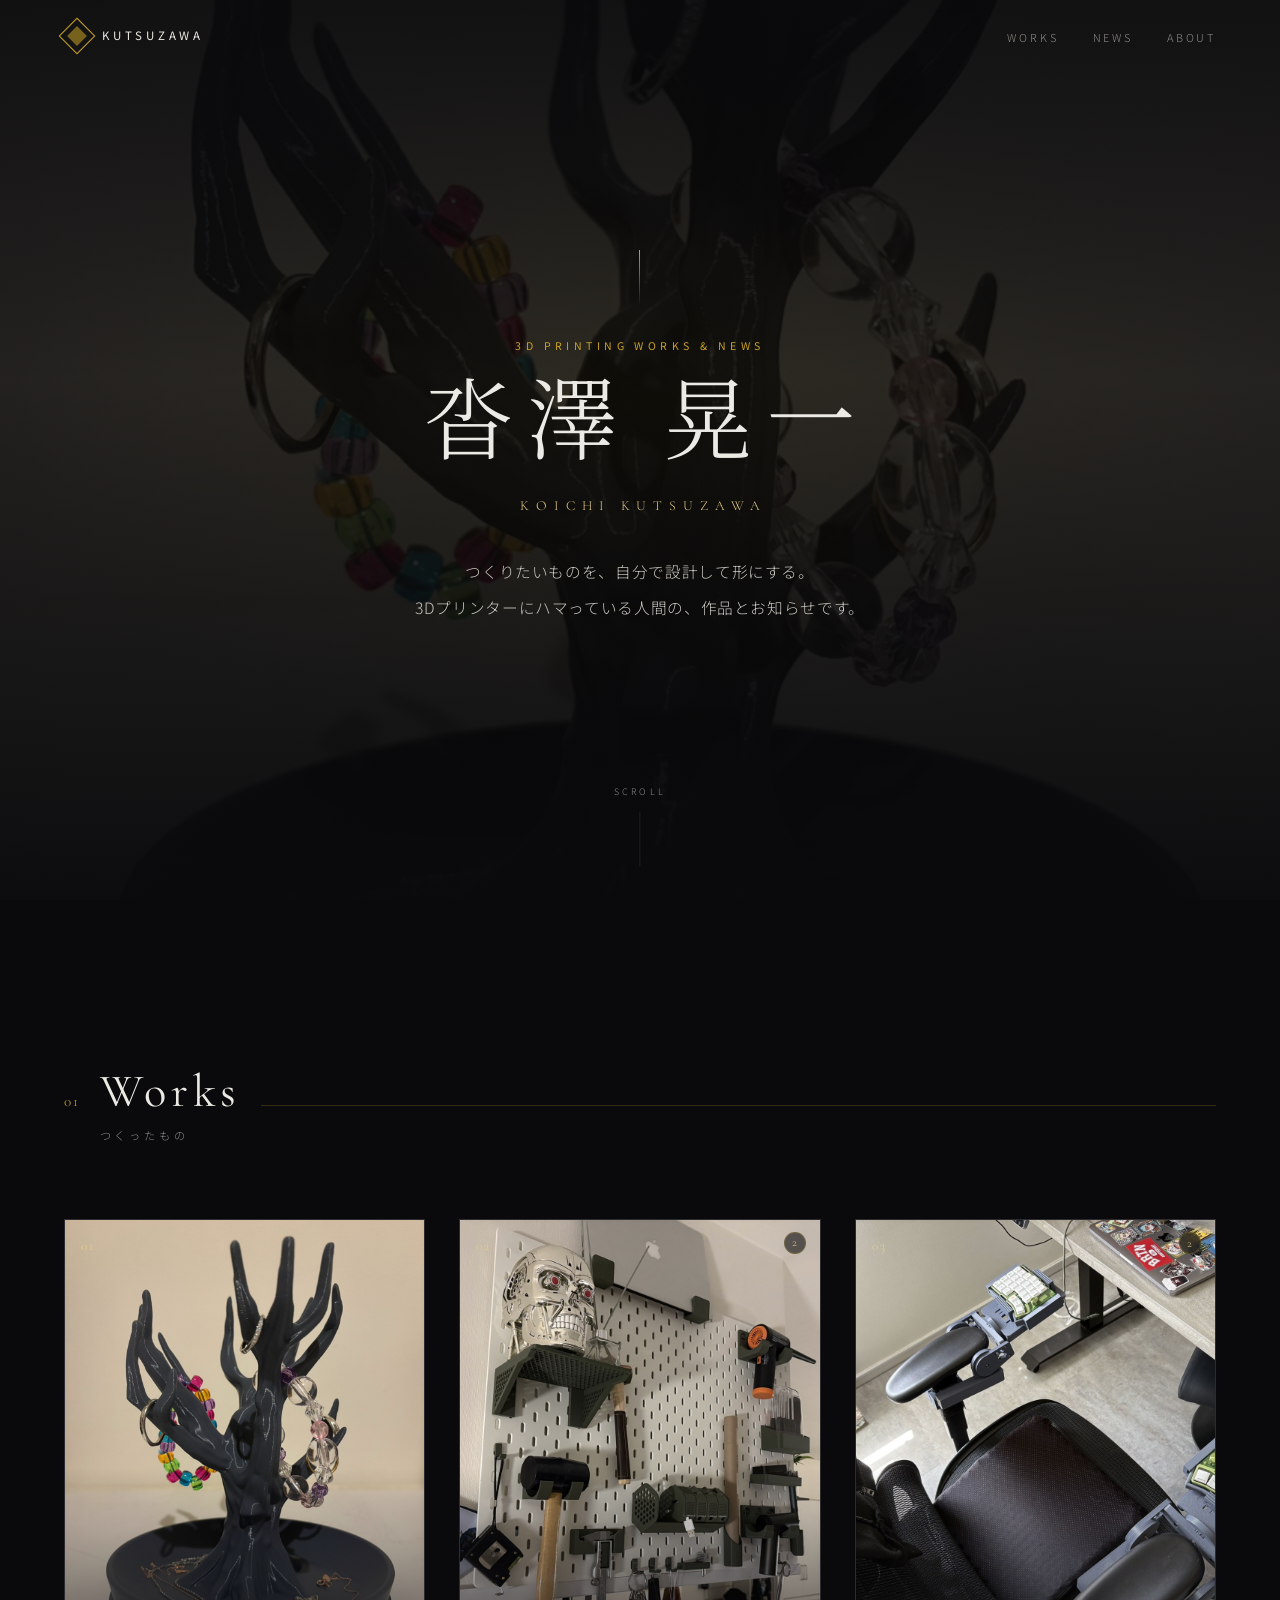
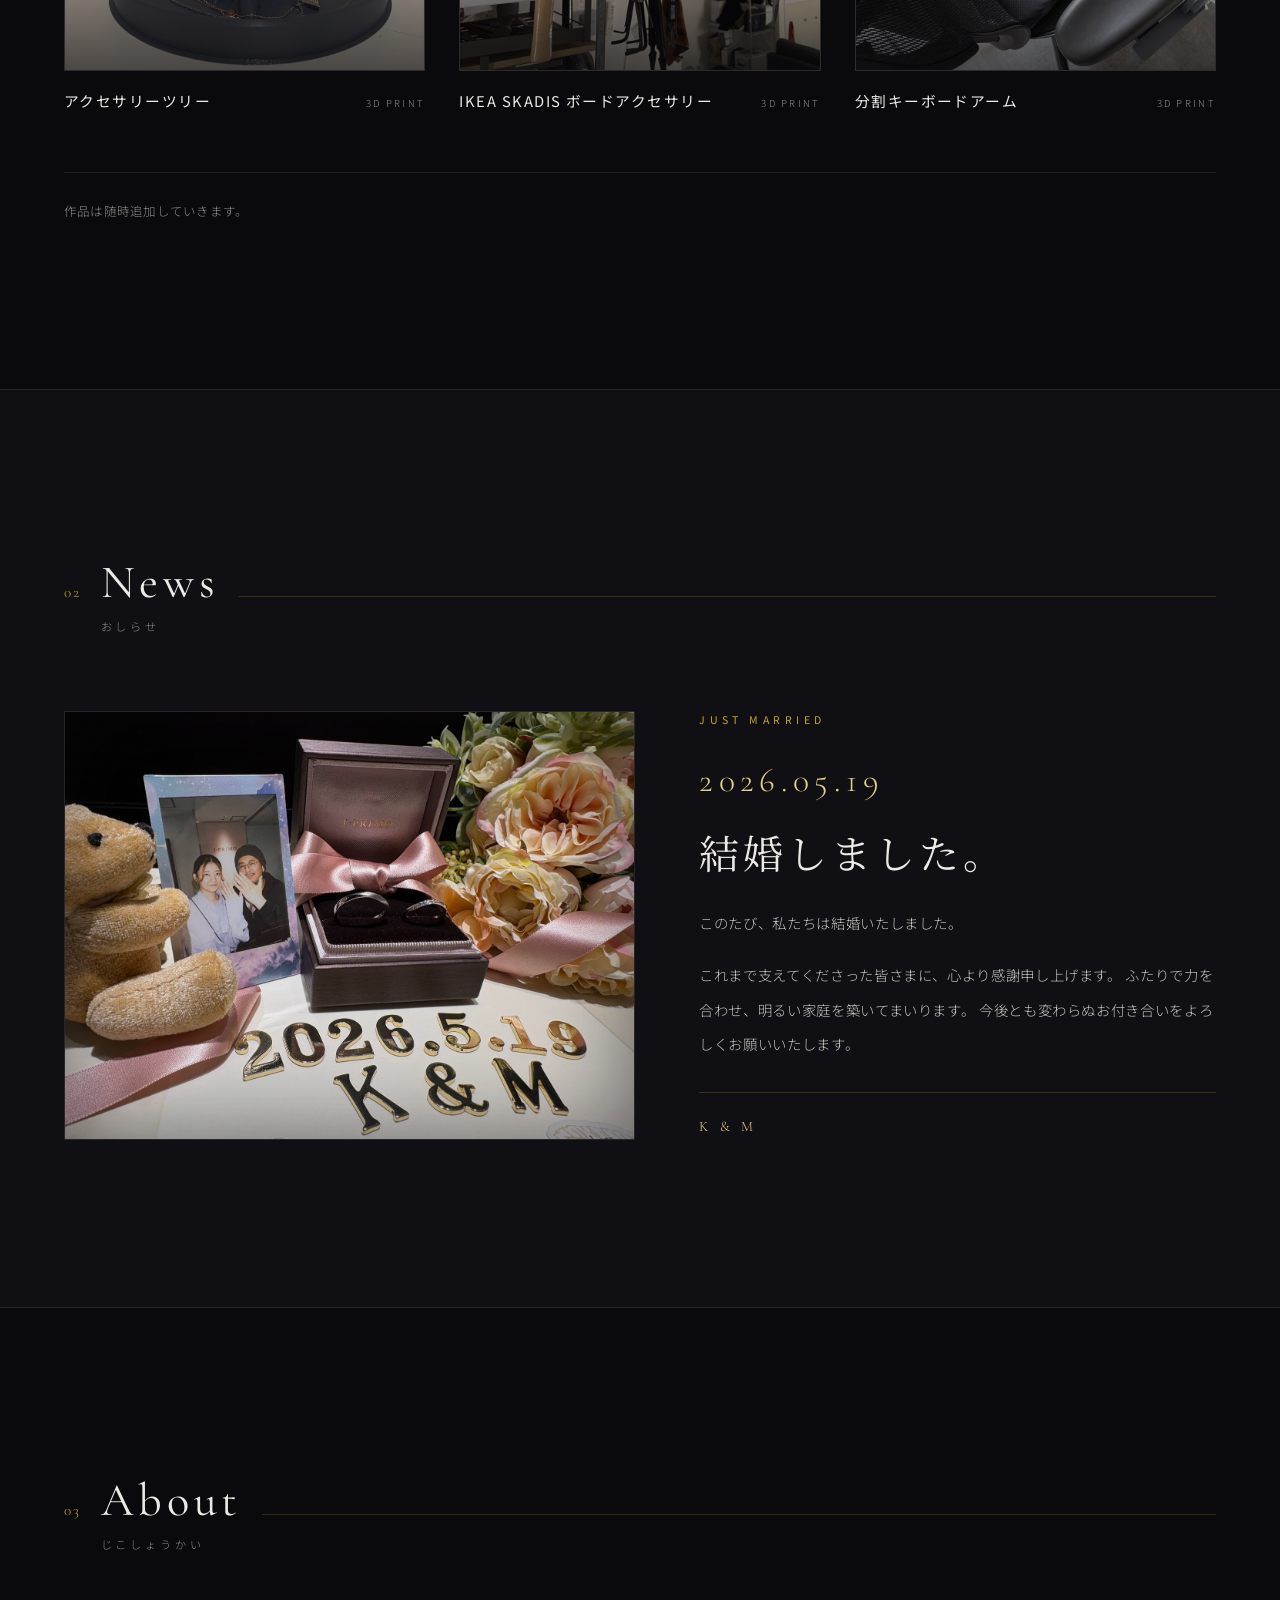
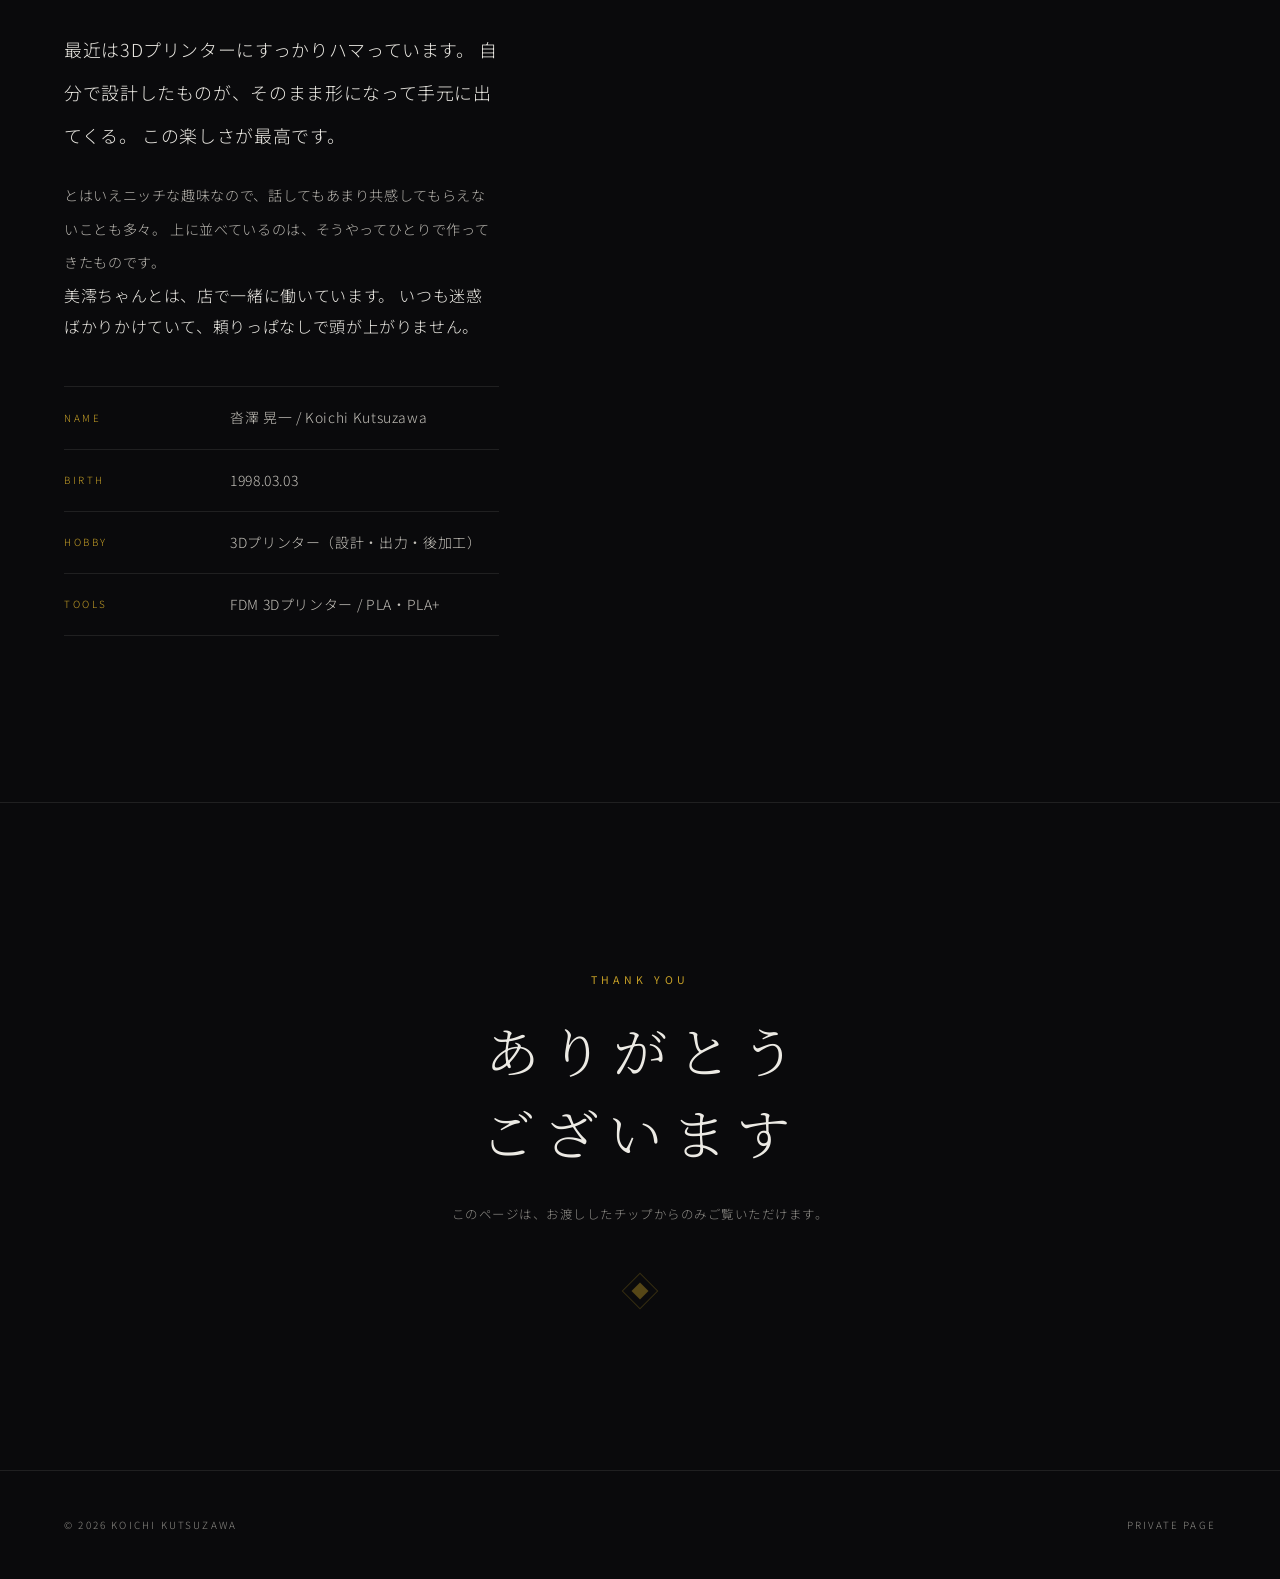
==== DY55SY6J/index.html @ a6e96864 "Add files via upload" ====
<!DOCTYPE html>
<html lang="ja">
<head>
<meta charset="UTF-8">
<meta name="viewport" content="width=device-width, initial-scale=1, viewport-fit=cover">
<title>沓澤 晃一 | Official Site</title>
<meta name="description" content="3Dプリンターでつくるものと、日々のお知らせ。">
<meta name="theme-color" content="#0a0a0c">

<!-- ===== 検索避け =====================================================
     検索エンジンにこのページを載せないための指定です。
     robots.txt でクロール自体を止めてはいけません。Googleはページを
     読みに来て初めて noindex に気づくので、ブロックすると逆に
     「URLだけ」が検索結果に残ることがあります。
     ==================================================================== -->
<meta name="robots" content="noindex, nofollow, noarchive, nosnippet, noimageindex, notranslate">
<meta name="googlebot" content="noindex, nofollow, noimageindex">
<meta name="bingbot" content="noindex, nofollow">
<meta name="referrer" content="no-referrer">

<meta property="og:type" content="website">
<meta property="og:title" content="沓澤 晃一 | Official Site">
<meta property="og:description" content="3Dプリンターでつくるものと、日々のお知らせ。">
<meta property="og:image" content="works/01_アクセサリーツリー.jpg">

<link rel="preconnect" href="https://fonts.googleapis.com">
<link rel="preconnect" href="https://fonts.gstatic.com" crossorigin>
<link href="https://fonts.googleapis.com/css2?family=Cormorant+Garamond:wght@300;400;500&family=Noto+Sans+JP:wght@300;400;500;700&family=Noto+Serif+JP:wght@300;400;600&display=swap" rel="stylesheet">

<link rel="stylesheet" href="style.css">
</head>
<body>
<!-- ============================================================================
     文面はこのファイルだけ直せば変わります。

       index.html   ← 文章・見出し・日付（このファイル）
       style.css    ← 色や余白などの見た目
       script.js    ← 作品リスト（写真のキャプション）と動き

     タグ（< > で囲まれた部分）は消さずに、その内側の文字だけ書き換えてください。
     セクションごと要らなければ <section> から </section> まで丸ごと消せます。
     直したら index.html をブラウザで開いて確認 → python3 publish.py で site/ を更新。
     ============================================================================ -->

<header id="hdr">
  <a class="brand" href="#hero">
    <span class="mark"></span>
    <span class="wm">KUTSUZAWA</span>
  </a>
  <button class="burger" id="burger" aria-label="メニュー"><span></span><span></span><span></span></button>
  <nav id="nav">
    <ul>
      <li><a href="#works">WORKS</a></li>
      <li><a href="#news">NEWS</a></li>
      <li><a href="#about">ABOUT</a></li>
    </ul>
  </nav>
</header>

<!-- ==================== HERO ==================== -->
<section id="hero">
  <div class="bg"></div>
  <div class="veil"></div>
  <div class="inner">
    <div class="hero-line"></div>
    <!-- 小見出し（英字） -->
    <div class="eyebrow">3D Printing Works &amp; News</div>
    <!-- 大きく出る名前 -->
    <h1>沓澤 晃一</h1>
    <div class="romaji">KOICHI KUTSUZAWA</div>
    <!-- キャッチコピー。<br> で改行、行を増やしたければ <span> ごとコピー -->
    <p class="lead">
      <span>つくりたいものを、自分で設計して形にする。</span><br>
      <span>3Dプリンターにハマっている人間の、作品とお知らせです。</span>
    </p>
  </div>
  <div class="cue">
    <span class="t">SCROLL</span>
    <span class="l"></span>
  </div>
</section>

<!-- ==================== WORKS ==================== -->
<section class="sec" id="works">
  <div class="sec-inner">
    <div class="sec-head rise">
      <span class="sec-num">01</span>
      <div class="sec-title">
        <div class="en">Works</div>
        <div class="jp">つくったもの</div>
      </div>
      <span class="rule"></span>
    </div>

    <div class="works-grid" id="works-grid"></div>

    <p class="works-note rise">
      作品は随時追加していきます。
    </p>
  </div>
</section>

<!-- ==================== NEWS ==================== -->
<section class="sec" id="news">
  <div class="sec-inner">
    <div class="sec-head rise">
      <span class="sec-num">02</span>
      <div class="sec-title">
        <div class="en">News</div>
        <div class="jp">おしらせ</div>
      </div>
      <span class="rule"></span>
    </div>

    <div class="news-split">
      <figure class="news-figure rise">
        <img src="news/wedding-rings.jpg" alt="結婚指輪" loading="lazy">
      </figure>
      <div class="news-body rise">
        <!-- ▼ ここから結婚報告の文面 -->
        <div class="eyebrow">Just Married</div>
        <div class="news-date">2026.05.19</div>
        <h3>結婚しました。</h3>

        <!-- 段落を増やすときは <p>〜</p> をまるごとコピーして下に足してください -->
        <p>このたび、私たちは結婚いたしました。</p>
        <p>これまで支えてくださった皆さまに、心より感謝申し上げます。
           ふたりで力を合わせ、明るい家庭を築いてまいります。
           今後とも変わらぬお付き合いをよろしくお願いいたします。</p>

        <div class="sign">K &amp; M</div>
        <!-- ▲ ここまで -->
      </div>
    </div>
  </div>
</section>

<!-- ==================== ABOUT ==================== -->
<section class="sec" id="about">
  <div class="sec-inner">
    <div class="sec-head rise">
      <span class="sec-num">03</span>
      <div class="sec-title">
        <div class="en">About</div>
        <div class="jp">じこしょうかい</div>
      </div>
      <span class="rule"></span>
    </div>

    <div class="about-split">
      <figure class="portrait rise">
        <!-- 顔写真を portrait.jpg として置いてください。無い場合はこの figure ごと消してOK -->
        <img src="portrait.jpg" alt="沓澤 晃一" loading="lazy">
        <figcaption>KOICHI KUTSUZAWA</figcaption>
      </figure>

      <div class="rise">
        <!-- ▼ 大きめに出る導入の一文 -->
        <p class="about-lead">
          最近は3Dプリンターにすっかりハマっています。
          自分で設計したものが、そのまま形になって手元に出てくる。
          この楽しさが最高です。
        </p>
        <!-- ▼ 続きの本文 -->
        <p>
          とはいえニッチな趣味なので、話してもあまり共感してもらえないことも多々。
          上に並べているのは、そうやってひとりで作ってきたものです。
        </p>
        <p>
          美澪ちゃんとは、店で一緒に働いています。
          いつも迷惑ばかりかけていて、頼りっぱなしで頭が上がりません。
        </p>

        <!-- ▼ 一覧。行を増やすときは <div>〜</div> をコピー、消すときは行ごと削除 -->
        <dl class="spec">
          <div><dt>NAME</dt><dd>沓澤 晃一 / Koichi Kutsuzawa</dd></div>
          <div><dt>BIRTH</dt><dd>1998.03.03</dd></div>
          <div><dt>HOBBY</dt><dd>3Dプリンター（設計・出力・後加工）</dd></div>
          <div><dt>TOOLS</dt><dd>FDM 3Dプリンター / PLA・PLA+</dd></div>
        </dl>
      </div>
    </div>
  </div>
</section>

<!-- ==================== 結び ==================== -->
<section class="sec" id="closing">
  <div class="sec-inner">
    <div class="eyebrow">Thank you</div>
    <div class="big">ありがとう<br>ございます</div>
    <p>このページは、お渡ししたチップからのみご覧いただけます。</p>
    <div class="closing-mark"></div>
  </div>
</section>

<footer>
  <span>&copy; 2026 KOICHI KUTSUZAWA</span>
  <span>PRIVATE PAGE</span>
</footer>

<div class="lb" id="lb">
  <button class="x" aria-label="閉じる">&times;</button>
  <button class="nav prev" aria-label="前へ">&lsaquo;</button>
  <img id="lb-img" alt="">
  <button class="nav next" aria-label="次へ">&rsaquo;</button>
  <div class="cap" id="lb-cap"></div>
</div>

<script src="script.js"></script>
</body>
</html>
---- DY55SY6J/style.css ----
/* ============================================================
   カラーとタイポグラフィ
   ============================================================ */
:root{
  --bg:#0a0a0c;
  --bg-2:#101014;
  --bg-3:#16161b;
  --line:rgba(201,162,39,.22);
  --line-soft:rgba(255,255,255,.09);
  --text:#eceae4;
  --muted:#8f8d88;
  --gold:#c9a227;
  --gold-lt:#e6cf87;

  --serif:"Cormorant Garamond","Noto Serif JP",serif;
  --sans:"Noto Sans JP",-apple-system,BlinkMacSystemFont,"Hiragino Sans",sans-serif;

  --pad:clamp(20px,5vw,80px);
  --nav-h:72px;
}

*{box-sizing:border-box;margin:0;padding:0}
html{scroll-behavior:smooth; -webkit-text-size-adjust:100%}
body{
  background:var(--bg); color:var(--text);
  font-family:var(--sans); font-weight:300;
  line-height:1.95; letter-spacing:.04em;
  overflow-x:hidden;
}
img{display:block; max-width:100%}
a{color:inherit; text-decoration:none}

/* 背景のごく淡いゴールドの滲み */
body::before{
  content:""; position:fixed; inset:0; pointer-events:none; z-index:0;
  background:
    radial-gradient(60vw 60vw at 78% -10%, rgba(201,162,39,.07), transparent 60%),
    radial-gradient(50vw 50vw at 8% 108%, rgba(201,162,39,.05), transparent 60%);
}

/* ============================================================
   共通パーツ
   ============================================================ */
.eyebrow{
  font-size:.66rem; letter-spacing:.42em; text-transform:uppercase;
  color:var(--gold); font-weight:400;
}
.rule{height:1px; background:var(--line); flex:1}

.sec{position:relative; z-index:1; padding:clamp(88px,13vw,168px) var(--pad)}
.sec-inner{max-width:1180px; margin:0 auto}

.sec-head{display:flex; align-items:baseline; gap:20px; margin-bottom:clamp(40px,6vw,72px)}
.sec-num{
  font-family:var(--serif); font-size:.95rem; color:var(--gold);
  letter-spacing:.12em; flex:none;
}
.sec-title{flex:none}
.sec-title .en{
  font-family:var(--serif); font-size:clamp(1.9rem,5vw,2.9rem);
  font-weight:400; letter-spacing:.1em; line-height:1.1;
}
.sec-title .jp{
  font-size:.7rem; letter-spacing:.34em; color:var(--muted); margin-top:8px;
}

/* スクロールで浮かび上がる */
.rise{opacity:0; transform:translateY(28px); transition:opacity .9s ease, transform .9s cubic-bezier(.2,.7,.3,1)}
.rise.in{opacity:1; transform:none}
@media (prefers-reduced-motion:reduce){
  .rise{opacity:1; transform:none; transition:none}
  html{scroll-behavior:auto}
}

/* ============================================================
   ヘッダー
   ============================================================ */
header{
  position:fixed; top:0; left:0; right:0; height:var(--nav-h); z-index:50;
  display:flex; align-items:center; justify-content:space-between;
  padding:0 var(--pad);
  transition:background .4s, border-color .4s, backdrop-filter .4s;
  border-bottom:1px solid transparent;
}
header.stuck{
  background:rgba(10,10,12,.82); backdrop-filter:blur(14px);
  border-bottom-color:var(--line-soft);
}
.brand{display:flex; align-items:center; gap:12px}
.brand .mark{
  width:26px; height:26px; flex:none; position:relative;
  border:1px solid var(--gold); transform:rotate(45deg);
}
.brand .mark::after{
  content:""; position:absolute; inset:5px; background:var(--gold); opacity:.55;
}
.brand .wm{font-size:.72rem; letter-spacing:.34em; font-weight:400}

nav ul{list-style:none; display:flex; gap:34px}
nav a{
  font-size:.68rem; letter-spacing:.26em; color:var(--muted);
  transition:color .3s; position:relative; padding:6px 0;
}
nav a::after{
  content:""; position:absolute; left:0; bottom:0; height:1px; width:0;
  background:var(--gold); transition:width .35s ease;
}
nav a:hover{color:var(--text)} nav a:hover::after{width:100%}

.burger{display:none; width:30px; height:20px; position:relative; background:none; border:0; cursor:pointer}
.burger span{
  position:absolute; left:0; width:100%; height:1px; background:var(--text);
  transition:transform .35s, opacity .25s;
}
.burger span:nth-child(1){top:2px} .burger span:nth-child(2){top:9px} .burger span:nth-child(3){top:16px}
.burger.on span:nth-child(1){transform:translateY(7px) rotate(45deg)}
.burger.on span:nth-child(2){opacity:0}
.burger.on span:nth-child(3){transform:translateY(-7px) rotate(-45deg)}

@media (max-width:820px){
  nav{
    position:fixed; inset:var(--nav-h) 0 auto; background:rgba(10,10,12,.97);
    backdrop-filter:blur(18px); border-bottom:1px solid var(--line-soft);
    max-height:0; overflow:hidden; transition:max-height .45s ease;
  }
  nav.open{max-height:340px}
  nav ul{flex-direction:column; gap:0; padding:8px var(--pad) 28px}
  nav li{border-bottom:1px solid var(--line-soft)}
  nav a{display:block; padding:18px 0; font-size:.74rem}
  .burger{display:block}
}

/* ============================================================
   ヒーロー
   ============================================================ */
#hero{
  position:relative; min-height:100svh; display:flex;
  align-items:center; justify-content:center; text-align:center;
  padding:var(--nav-h) var(--pad) 96px; overflow:hidden;
}
#hero .bg{
  position:absolute; inset:0; z-index:0;
  background:url("works/01_アクセサリーツリー.jpg") center/cover no-repeat;
  filter:grayscale(.35) brightness(.34) contrast(1.05);
  transform:scale(1.06);
  animation:drift 26s ease-in-out infinite alternate;
}
@keyframes drift{to{transform:scale(1.13) translate3d(0,-1.5%,0)}}
#hero .veil{
  position:absolute; inset:0; z-index:1;
  background:
    linear-gradient(180deg, rgba(10,10,12,.86) 0%, rgba(10,10,12,.5) 42%, rgba(10,10,12,.97) 100%),
    radial-gradient(70% 55% at 50% 45%, rgba(201,162,39,.1), transparent 70%);
}
#hero .inner{position:relative; z-index:2; max-width:760px}

.hero-line{
  width:1px; height:56px; margin:0 auto 30px;
  background:linear-gradient(var(--gold), transparent);
}
#hero h1{
  font-family:var(--serif); font-weight:300;
  font-size:clamp(2.9rem,10vw,5.6rem); line-height:1.06;
  letter-spacing:.14em; margin:22px 0 0; text-indent:.14em;
}
#hero .romaji{
  font-family:var(--serif); font-size:clamp(.72rem,2vw,.86rem);
  letter-spacing:.5em; color:var(--gold-lt); margin-top:20px; text-indent:.5em;
}
#hero .lead{
  margin-top:34px; color:#c9c6bf; font-size:clamp(.86rem,2.2vw,.98rem);
  line-height:2.3;
}
#hero .lead span{display:inline-block}

.cue{
  position:absolute; left:50%; bottom:34px; z-index:2; transform:translateX(-50%);
  display:flex; flex-direction:column; align-items:center; gap:12px;
}
.cue .t{font-size:.56rem; letter-spacing:.34em; color:var(--muted)}
.cue .l{width:1px; height:54px; background:var(--line-soft); overflow:hidden; position:relative}
.cue .l::after{
  content:""; position:absolute; left:0; top:-54px; width:1px; height:54px;
  background:var(--gold); animation:fall 2.4s cubic-bezier(.6,0,.3,1) infinite;
}
@keyframes fall{0%{top:-54px}60%,100%{top:54px}}

/* ============================================================
   WORKS
   ============================================================ */
#works{background:var(--bg)}
.works-grid{
  display:grid; gap:clamp(18px,3vw,34px);
  grid-template-columns:repeat(auto-fill,minmax(288px,1fr));
}
.card{cursor:zoom-in; display:block}
.card .frame{
  position:relative; overflow:hidden; background:var(--bg-3);
  aspect-ratio:4/5; border:1px solid var(--line-soft);
  transition:border-color .45s;
}
.card .frame img{
  width:100%; height:100%; object-fit:cover;
  transition:transform 1.1s cubic-bezier(.2,.7,.3,1), filter .6s;
  filter:saturate(.92);
}
.card:hover .frame{border-color:var(--gold)}
.card:hover .frame img{transform:scale(1.06); filter:saturate(1.05)}
.card .frame::after{
  content:""; position:absolute; inset:0; pointer-events:none;
  background:linear-gradient(180deg,transparent 55%,rgba(10,10,12,.7));
}
.card .no{
  position:absolute; z-index:2; left:16px; top:14px;
  font-family:var(--serif); font-size:.82rem; letter-spacing:.16em; color:var(--gold-lt);
}
/* 同じ作品に写真が複数あるときの枚数バッジ */
.card .count{
  position:absolute; z-index:2; right:14px; top:12px;
  min-width:22px; height:22px; padding:0 6px;
  display:flex; align-items:center; justify-content:center;
  border:1px solid var(--line); border-radius:11px;
  background:rgba(10,10,12,.6); backdrop-filter:blur(4px);
  font-family:var(--serif); font-size:.72rem; color:var(--gold-lt);
}
.card .meta{display:flex; align-items:baseline; gap:14px; margin-top:16px}
.card .ttl{font-size:.92rem; letter-spacing:.1em; font-weight:400}
.card .cat{font-size:.6rem; letter-spacing:.24em; color:var(--muted); margin-left:auto; flex:none}

.works-note{
  margin-top:clamp(34px,5vw,56px); padding-top:26px;
  border-top:1px solid var(--line-soft);
  font-size:.78rem; color:var(--muted); letter-spacing:.1em;
}

/* ============================================================
   NEWS（結婚報告）
   ============================================================ */
#news{background:var(--bg-2); border-block:1px solid var(--line-soft)}
.news-split{display:grid; grid-template-columns:1.05fr .95fr; gap:clamp(28px,5vw,72px); align-items:center}
@media (max-width:880px){.news-split{grid-template-columns:1fr}}

.news-figure{position:relative; overflow:hidden; border:1px solid var(--line-soft)}
.news-figure img{width:100%; aspect-ratio:4/3; object-fit:cover; filter:saturate(.96) brightness(.96)}
.news-figure::after{
  content:""; position:absolute; inset:0; pointer-events:none;
  box-shadow:inset 0 0 90px rgba(10,10,12,.55);
}
.news-date{
  font-family:var(--serif); font-size:clamp(1.5rem,4vw,2.1rem);
  letter-spacing:.16em; color:var(--gold-lt); margin:18px 0 14px;
}
.news-body h3{
  font-family:var(--serif); font-weight:400;
  font-size:clamp(1.6rem,4.4vw,2.5rem); letter-spacing:.1em; line-height:1.4;
  margin-bottom:22px;
}
.news-body p{font-size:.9rem; line-height:2.4; color:#c4c1ba}
.news-body p + p{margin-top:18px}
.sign{
  margin-top:30px; padding-top:20px; border-top:1px solid var(--line);
  font-family:var(--serif); letter-spacing:.3em; color:var(--gold-lt); font-size:.9rem;
}

/* ============================================================
   ABOUT
   ============================================================ */
.about-split{display:grid; grid-template-columns:.8fr 1.2fr; gap:clamp(28px,5vw,72px)}
@media (max-width:880px){.about-split{grid-template-columns:1fr}}
.about-lead{font-size:clamp(.95rem,2.4vw,1.12rem); line-height:2.4; font-weight:300}
.about-lead + p{margin-top:22px; font-size:.88rem; color:#b6b3ad; line-height:2.4}

.spec{margin-top:44px; border-top:1px solid var(--line-soft)}
.spec div{
  display:grid; grid-template-columns:150px 1fr; gap:16px;
  padding:17px 0; border-bottom:1px solid var(--line-soft);
}
@media (max-width:560px){.spec div{grid-template-columns:1fr; gap:4px; padding:15px 0}}
.spec dt{font-size:.62rem; letter-spacing:.26em; color:var(--gold); padding-top:.35em}
.spec dd{font-size:.87rem; color:#c4c1ba}

.portrait{position:relative}
.portrait img{width:100%; aspect-ratio:3/4; object-fit:cover; border:1px solid var(--line-soft); background:var(--bg-3)}
.portrait figcaption{margin-top:14px; font-size:.62rem; letter-spacing:.24em; color:var(--muted)}

/* ============================================================
   結び
   ============================================================ */
#closing{text-align:center; border-top:1px solid var(--line-soft)}
#closing .big{
  font-family:var(--serif); font-weight:300;
  font-size:clamp(1.9rem,6.4vw,3.4rem); letter-spacing:.18em; line-height:1.5;
  margin:26px 0 22px; text-indent:.18em;
}
#closing p{color:var(--muted); font-size:.78rem; letter-spacing:.12em}
.closing-mark{
  width:26px; height:26px; margin:52px auto 0;
  border:1px solid var(--line); transform:rotate(45deg); position:relative;
}
.closing-mark::after{content:""; position:absolute; inset:6px; background:var(--gold); opacity:.4}

/* ============================================================
   フッター
   ============================================================ */
footer{
  position:relative; z-index:1; padding:44px var(--pad);
  border-top:1px solid var(--line-soft);
  display:flex; justify-content:space-between; align-items:center; gap:20px; flex-wrap:wrap;
  font-size:.62rem; letter-spacing:.22em; color:var(--muted);
}

/* ============================================================
   ライトボックス
   ============================================================ */
.lb{
  position:fixed; inset:0; z-index:100; display:none;
  align-items:center; justify-content:center; padding:24px;
  background:rgba(6,6,8,.96); backdrop-filter:blur(8px);
}
.lb.open{display:flex}
.lb img{max-width:100%; max-height:84vh; border:1px solid var(--line-soft)}
.lb .nav{
  position:absolute; top:50%; transform:translateY(-50%);
  background:none; border:0; color:var(--gold-lt); font-family:var(--serif);
  font-size:2.6rem; padding:16px 24px; cursor:pointer; opacity:.55; transition:opacity .3s;
}
.lb .nav:hover{opacity:1}
.lb .prev{left:0} .lb .next{right:0}
.lb .x{position:absolute; top:20px; right:24px; background:none; border:0; color:var(--muted); font-size:1.5rem; cursor:pointer}
.lb .cap{position:absolute; bottom:26px; left:0; right:0; text-align:center; font-size:.66rem; letter-spacing:.24em; color:var(--muted)}
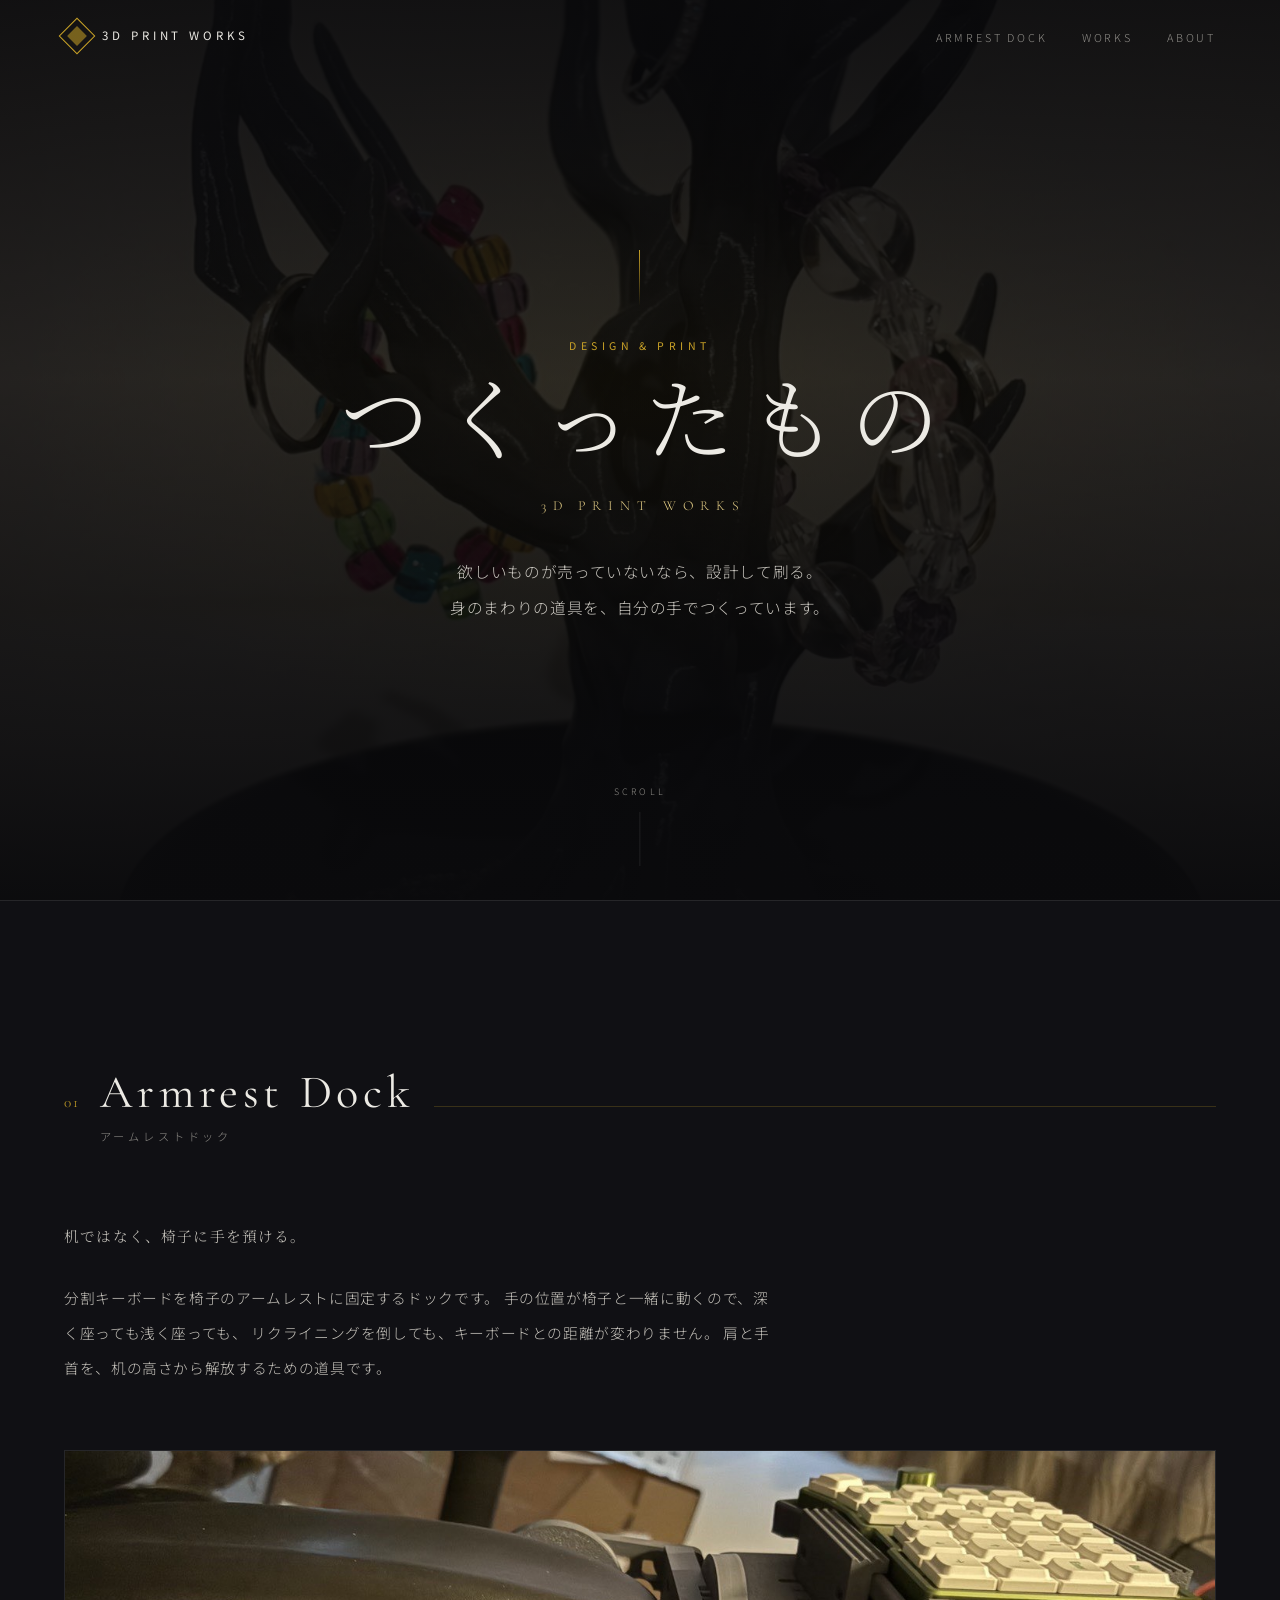
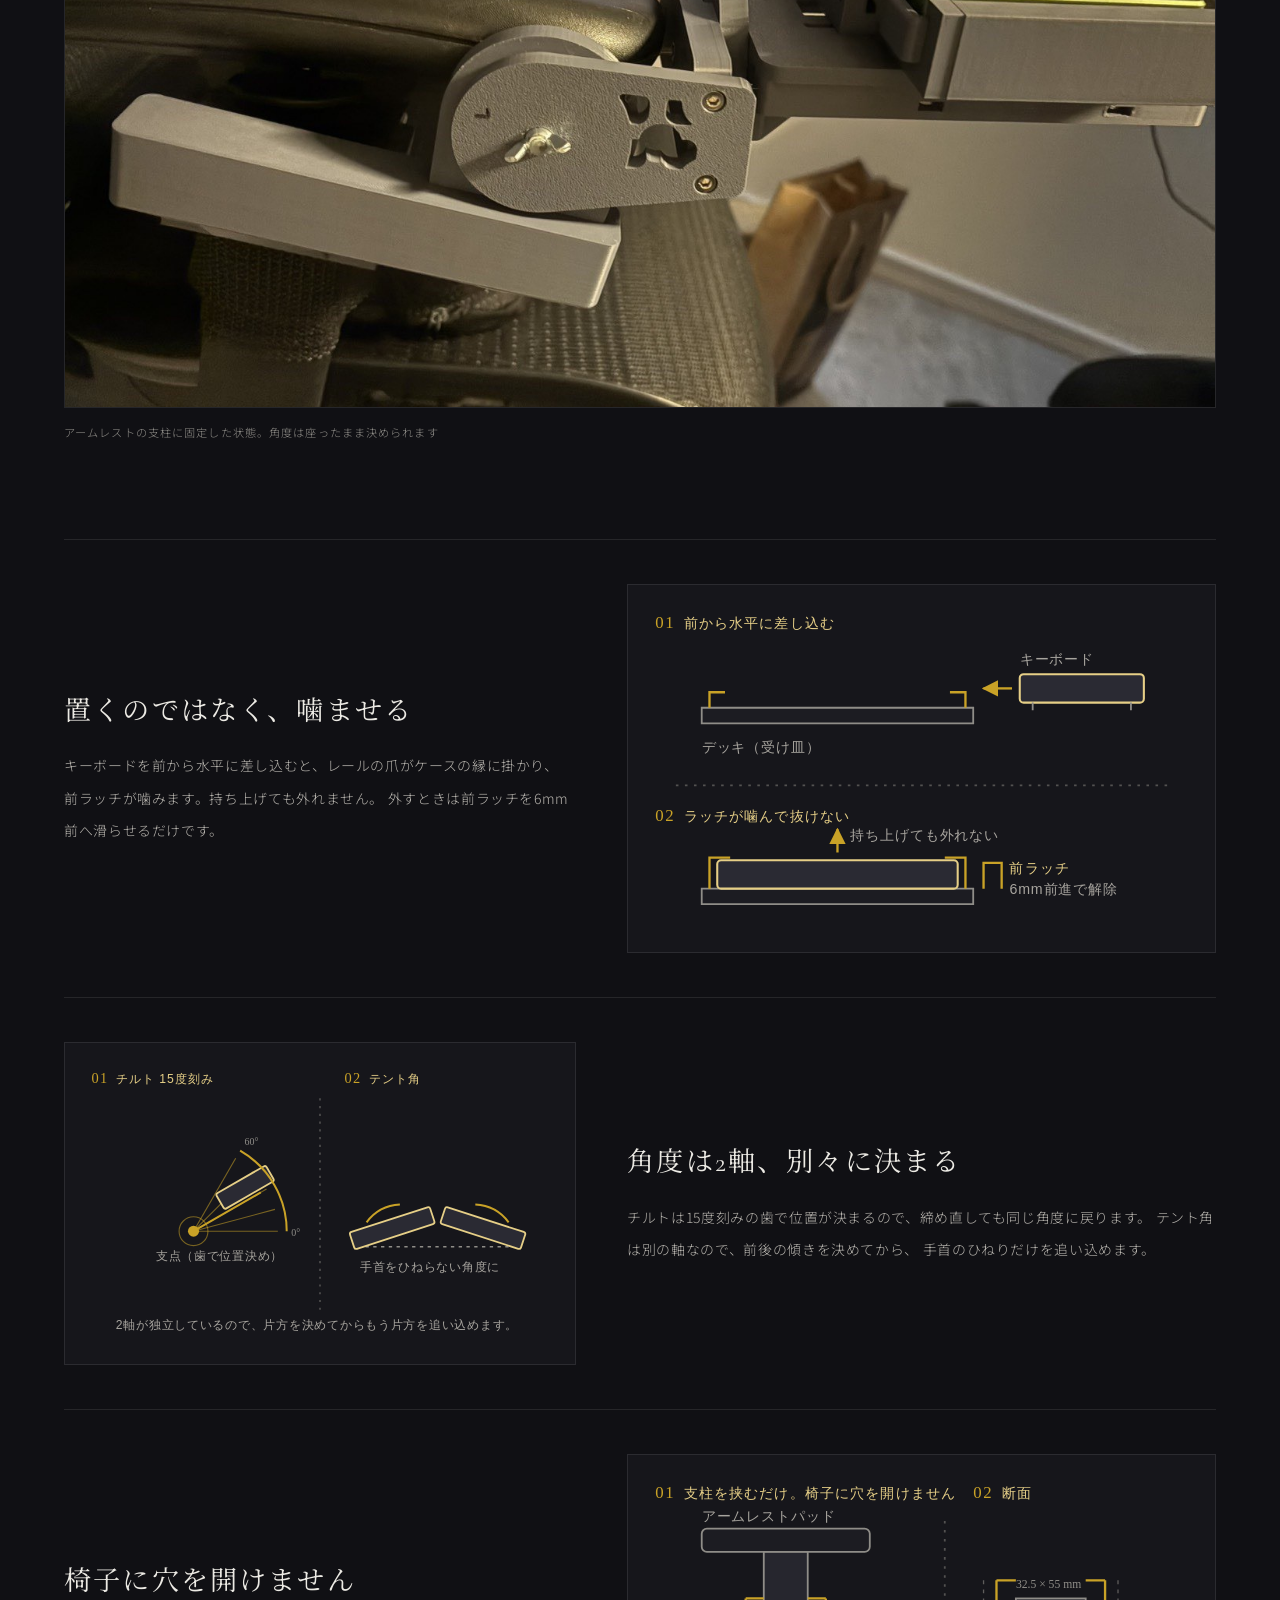
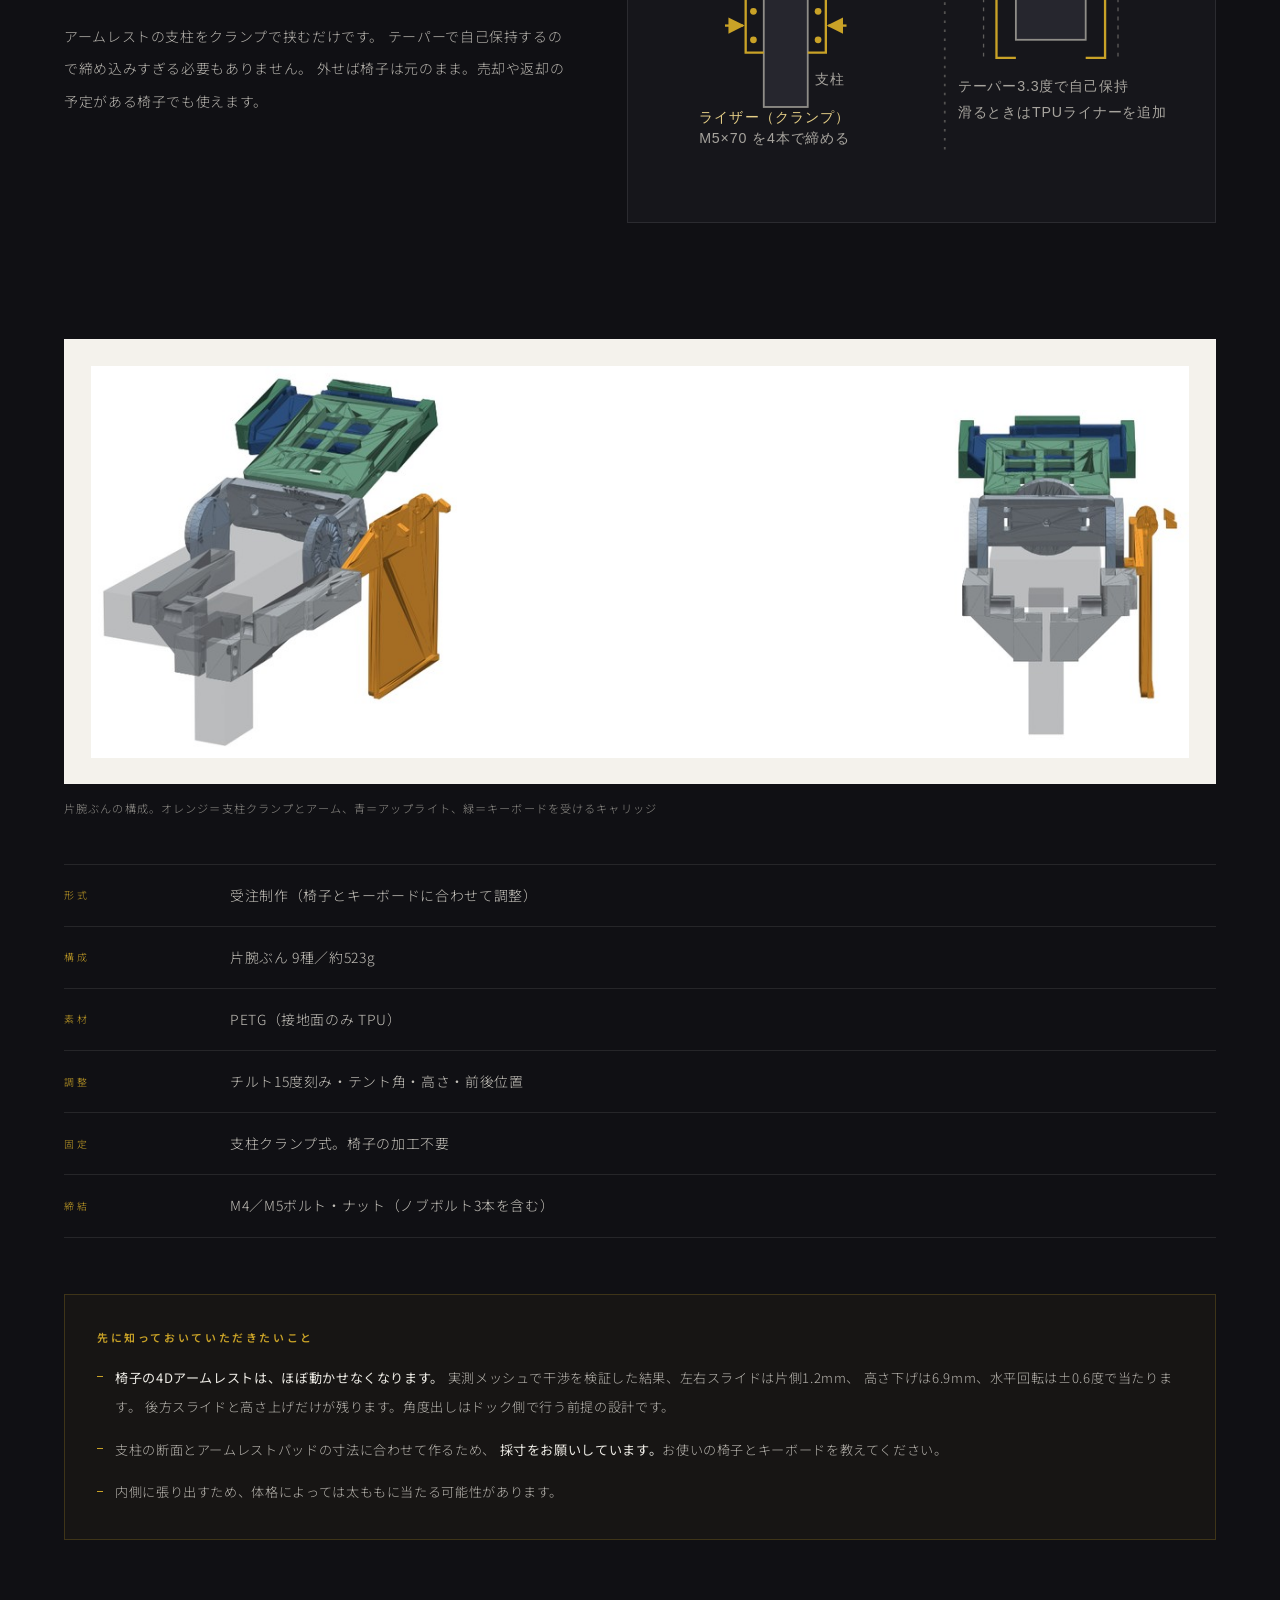
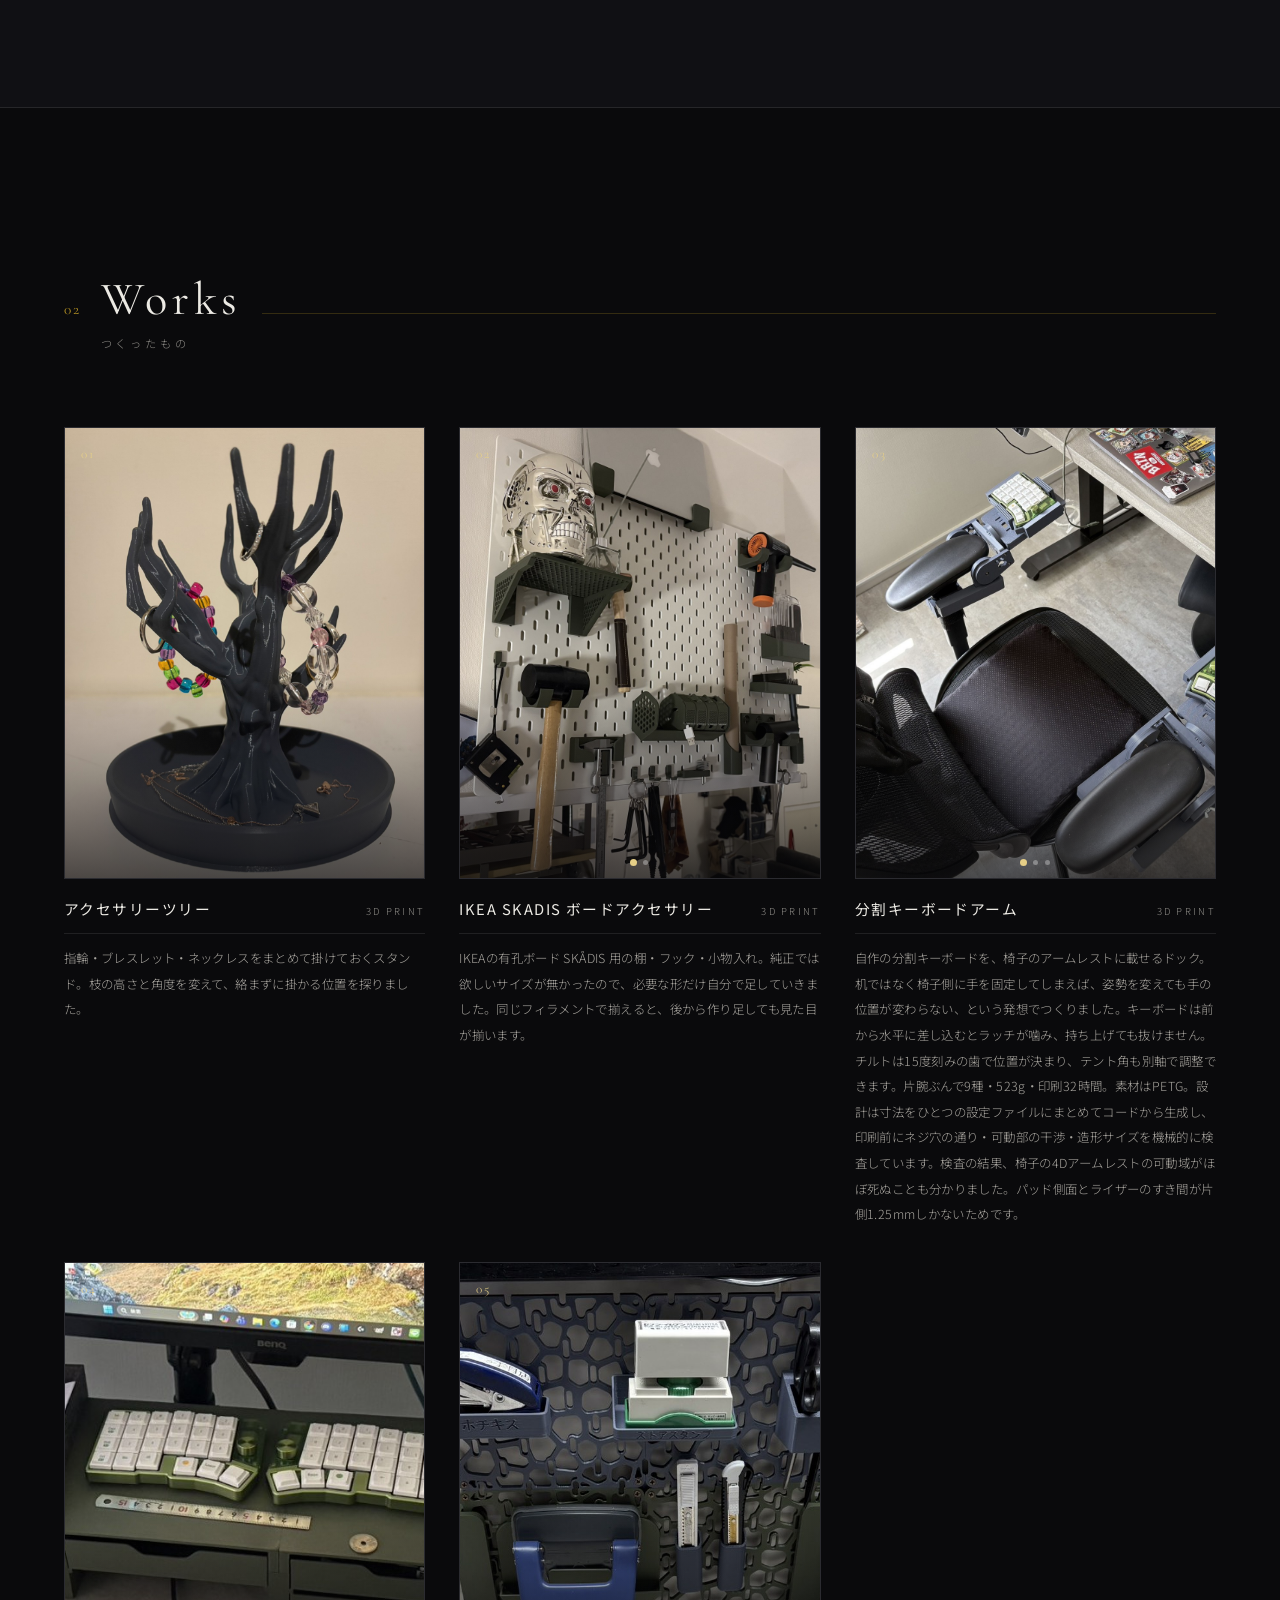
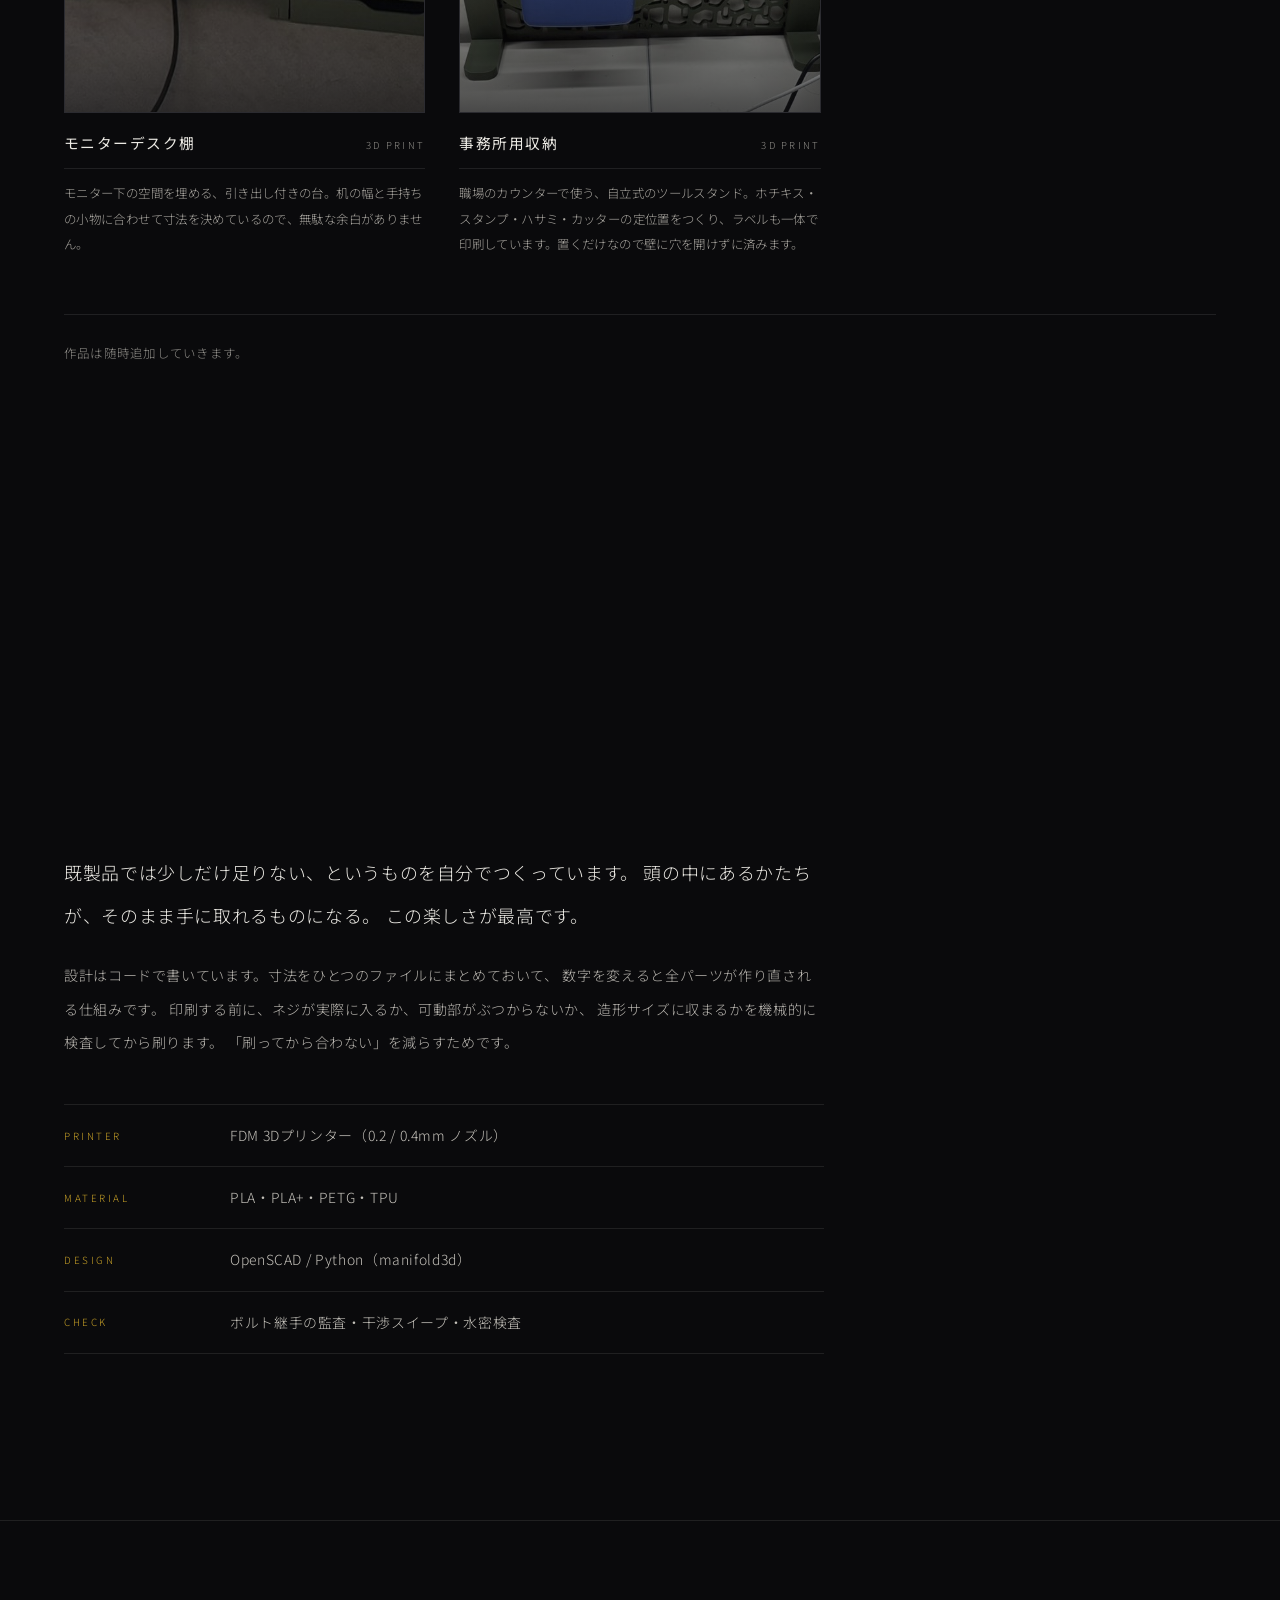
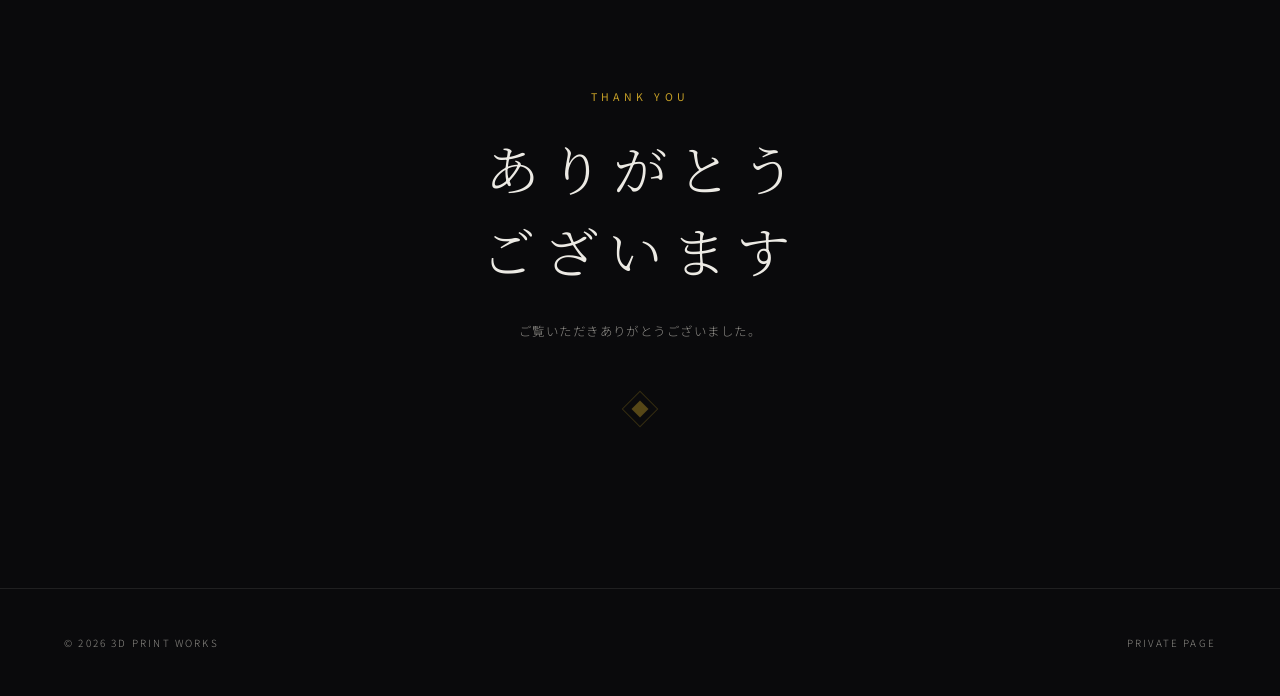
==== commit 9ce3a27c: "Add files via upload" ====
--- a/DY55SY6J/index.html
+++ b/DY55SY6J/index.html
@@ -3,12 +3,13 @@
 <head>
 <meta charset="UTF-8">
 <meta name="viewport" content="width=device-width, initial-scale=1, viewport-fit=cover">
-<title>沓澤 晃一 | Official Site</title>
-<meta name="description" content="3Dプリンターでつくるものと、日々のお知らせ。">
+<title>3D PRINT WORKS</title>
+<meta name="description" content="3Dプリンターで身のまわりの道具を設計してつくっています。">
 <meta name="theme-color" content="#0a0a0c">
 
 <!-- ===== 検索避け =====================================================
      検索エンジンにこのページを載せないための指定です。
+     個人情報を消したので、検索に載せたくなったらこの4行を消してください。
      robots.txt でクロール自体を止めてはいけません。Googleはページを
      読みに来て初めて noindex に気づくので、ブロックすると逆に
      「URLだけ」が検索結果に残ることがあります。
@@ -19,9 +20,9 @@
 <meta name="referrer" content="no-referrer">
 
 <meta property="og:type" content="website">
-<meta property="og:title" content="沓澤 晃一 | Official Site">
-<meta property="og:description" content="3Dプリンターでつくるものと、日々のお知らせ。">
-<meta property="og:image" content="works/01_アクセサリーツリー.jpg">
+<meta property="og:title" content="3D PRINT WORKS">
+<meta property="og:description" content="3Dプリンターで身のまわりの道具を設計してつくっています。">
+<meta property="og:image" content="works/03_分割キーボードアーム-3.jpg">
 
 <link rel="preconnect" href="https://fonts.googleapis.com">
 <link rel="preconnect" href="https://fonts.gstatic.com" crossorigin>
@@ -33,25 +34,24 @@
 <!-- ============================================================================
      文面はこのファイルだけ直せば変わります。
 
-       index.html   ← 文章・見出し・日付（このファイル）
+       index.html   ← 文章・見出し（このファイル）
        style.css    ← 色や余白などの見た目
-       script.js    ← 作品リスト（写真のキャプション）と動き
+       script.js    ← 作品リストと、各作品の説明文（NOTES）
 
      タグ（< > で囲まれた部分）は消さずに、その内側の文字だけ書き換えてください。
-     セクションごと要らなければ <section> から </section> まで丸ごと消せます。
-     直したら index.html をブラウザで開いて確認 → python3 publish.py で site/ を更新。
+     直したら index.html をブラウザで開いて確認 → python3 publish.py
      ============================================================================ -->
 
 <header id="hdr">
   <a class="brand" href="#hero">
     <span class="mark"></span>
-    <span class="wm">KUTSUZAWA</span>
+    <span class="wm">3D PRINT WORKS</span>
   </a>
   <button class="burger" id="burger" aria-label="メニュー"><span></span><span></span><span></span></button>
   <nav id="nav">
     <ul>
+      <li><a href="#dock">ARMREST DOCK</a></li>
       <li><a href="#works">WORKS</a></li>
-      <li><a href="#news">NEWS</a></li>
       <li><a href="#about">ABOUT</a></li>
     </ul>
   </nav>
@@ -64,14 +64,14 @@
   <div class="inner">
     <div class="hero-line"></div>
     <!-- 小見出し（英字） -->
-    <div class="eyebrow">3D Printing Works &amp; News</div>
-    <!-- 大きく出る名前 -->
-    <h1>沓澤 晃一</h1>
-    <div class="romaji">KOICHI KUTSUZAWA</div>
+    <div class="eyebrow">Design &amp; Print</div>
+    <!-- 大きく出る見出し -->
+    <h1>つくったもの</h1>
+    <div class="romaji">3D PRINT WORKS</div>
     <!-- キャッチコピー。<br> で改行、行を増やしたければ <span> ごとコピー -->
     <p class="lead">
-      <span>つくりたいものを、自分で設計して形にする。</span><br>
-      <span>3Dプリンターにハマっている人間の、作品とお知らせです。</span>
+      <span>欲しいものが売っていないなら、設計して刷る。</span><br>
+      <span>身のまわりの道具を、自分の手でつくっています。</span>
     </p>
   </div>
   <div class="cue">
@@ -80,12 +80,127 @@
   </div>
 </section>
 
-<!-- ==================== WORKS ==================== -->
-<section class="sec" id="works">
+<!-- ==================== 主役の作品：アームレストドック ====================
+     ここが商品紹介のページです。文章は自由に書き換えてください。
+     販売を始めたら、下のほうにある「CTA」のコメントを外すとボタンが出ます。
+     ==================================================================== -->
+<section class="sec" id="dock">
   <div class="sec-inner">
     <div class="sec-head rise">
       <span class="sec-num">01</span>
       <div class="sec-title">
+        <div class="en">Armrest Dock</div>
+        <div class="jp">アームレストドック</div>
+      </div>
+      <span class="rule"></span>
+    </div>
+
+    <!-- ▼ つかみ -->
+    <div class="dock-lead rise">
+      <p class="dock-catch">机ではなく、椅子に手を預ける。</p>
+      <p>
+        分割キーボードを椅子のアームレストに固定するドックです。
+        手の位置が椅子と一緒に動くので、深く座っても浅く座っても、
+        リクライニングを倒しても、キーボードとの距離が変わりません。
+        肩と手首を、机の高さから解放するための道具です。
+      </p>
+    </div>
+
+    <!-- ▼ 実物写真 -->
+    <figure class="dock-hero rise">
+      <img src="works/03_分割キーボードアーム-3.jpg" alt="アームレストドックの回転ジョイント部" loading="lazy">
+      <figcaption>アームレストの支柱に固定した状態。角度は座ったまま決められます</figcaption>
+    </figure>
+
+    <!-- ▼ 機能の説明 -->
+    <div class="feat rise">
+      <div class="feat-txt">
+        <h3>置くのではなく、噛ませる</h3>
+        <p>
+          キーボードを前から水平に差し込むと、レールの爪がケースの縁に掛かり、
+          前ラッチが噛みます。持ち上げても外れません。
+          外すときは前ラッチを6mm前へ滑らせるだけです。
+        </p>
+      </div>
+      <figure class="feat-fig"><img src="figures/fig-slidein.svg" alt="差し込みとラッチの図"></figure>
+    </div>
+
+    <div class="feat rise reverse">
+      <div class="feat-txt">
+        <h3>角度は2軸、別々に決まる</h3>
+        <p>
+          チルトは15度刻みの歯で位置が決まるので、締め直しても同じ角度に戻ります。
+          テント角は別の軸なので、前後の傾きを決めてから、
+          手首のひねりだけを追い込めます。
+        </p>
+      </div>
+      <figure class="feat-fig"><img src="figures/fig-angle.svg" alt="チルトとテント角の図"></figure>
+    </div>
+
+    <div class="feat rise">
+      <div class="feat-txt">
+        <h3>椅子に穴を開けません</h3>
+        <p>
+          アームレストの支柱をクランプで挟むだけです。
+          テーパーで自己保持するので締め込みすぎる必要もありません。
+          外せば椅子は元のまま。売却や返却の予定がある椅子でも使えます。
+        </p>
+      </div>
+      <figure class="feat-fig"><img src="figures/fig-clamp.svg" alt="支柱クランプの図"></figure>
+    </div>
+
+    <!-- ▼ 構成図 -->
+    <figure class="dock-assembly rise">
+      <img src="figures/fig-assembly.jpg" alt="ドックの構成図" loading="lazy">
+      <figcaption>片腕ぶんの構成。オレンジ＝支柱クランプとアーム、青＝アップライト、緑＝キーボードを受けるキャリッジ</figcaption>
+    </figure>
+
+    <!-- ▼ 仕様 -->
+    <dl class="spec dock-spec rise">
+      <div><dt>形式</dt><dd>受注制作（椅子とキーボードに合わせて調整）</dd></div>
+      <div><dt>構成</dt><dd>片腕ぶん 9種／約523g</dd></div>
+      <div><dt>素材</dt><dd>PETG（接地面のみ TPU）</dd></div>
+      <div><dt>調整</dt><dd>チルト15度刻み・テント角・高さ・前後位置</dd></div>
+      <div><dt>固定</dt><dd>支柱クランプ式。椅子の加工不要</dd></div>
+      <div><dt>締結</dt><dd>M4／M5ボルト・ナット（ノブボルト3本を含む）</dd></div>
+    </dl>
+
+    <!-- ▼ 正直に書いておくこと -->
+    <div class="dock-note rise">
+      <h4>先に知っておいていただきたいこと</h4>
+      <ul>
+        <li>
+          <strong>椅子の4Dアームレストは、ほぼ動かせなくなります。</strong>
+          実測メッシュで干渉を検証した結果、左右スライドは片側1.2mm、
+          高さ下げは6.9mm、水平回転は±0.6度で当たります。
+          後方スライドと高さ上げだけが残ります。角度出しはドック側で行う前提の設計です。
+        </li>
+        <li>
+          支柱の断面とアームレストパッドの寸法に合わせて作るため、
+          <strong>採寸をお願いしています。</strong>お使いの椅子とキーボードを教えてください。
+        </li>
+        <li>内側に張り出すため、体格によっては太ももに当たる可能性があります。</li>
+      </ul>
+    </div>
+
+    <!-- ▼ CTA（購入ボタン）
+         販売を始めたら、下の div を囲んでいるコメント記号を外し、
+         href の中身を販売ページのURLに置き換えてください。 -->
+    <!--
+    <div class="dock-cta rise">
+      <a class="btn" href="https://example.com/">受注のご相談</a>
+    </div>
+    -->
+
+  </div>
+</section>
+
+<!-- ==================== WORKS ==================== -->
+<section class="sec" id="works">
+  <div class="sec-inner">
+    <div class="sec-head rise">
+      <span class="sec-num">02</span>
+      <div class="sec-title">
         <div class="en">Works</div>
         <div class="jp">つくったもの</div>
       </div>
@@ -97,41 +212,6 @@
     <p class="works-note rise">
       作品は随時追加していきます。
     </p>
-  </div>
-</section>
-
-<!-- ==================== NEWS ==================== -->
-<section class="sec" id="news">
-  <div class="sec-inner">
-    <div class="sec-head rise">
-      <span class="sec-num">02</span>
-      <div class="sec-title">
-        <div class="en">News</div>
-        <div class="jp">おしらせ</div>
-      </div>
-      <span class="rule"></span>
-    </div>
-
-    <div class="news-split">
-      <figure class="news-figure rise">
-        <img src="news/wedding-rings.jpg" alt="結婚指輪" loading="lazy">
-      </figure>
-      <div class="news-body rise">
-        <!-- ▼ ここから結婚報告の文面 -->
-        <div class="eyebrow">Just Married</div>
-        <div class="news-date">2026.05.19</div>
-        <h3>結婚しました。</h3>
-
-        <!-- 段落を増やすときは <p>〜</p> をまるごとコピーして下に足してください -->
-        <p>このたび、私たちは結婚いたしました。</p>
-        <p>これまで支えてくださった皆さまに、心より感謝申し上げます。
-           ふたりで力を合わせ、明るい家庭を築いてまいります。
-           今後とも変わらぬお付き合いをよろしくお願いいたします。</p>
-
-        <div class="sign">K &amp; M</div>
-        <!-- ▲ ここまで -->
-      </div>
-    </div>
   </div>
 </section>
 
@@ -142,43 +222,34 @@
       <span class="sec-num">03</span>
       <div class="sec-title">
         <div class="en">About</div>
-        <div class="jp">じこしょうかい</div>
+        <div class="jp">つくりかた</div>
       </div>
       <span class="rule"></span>
     </div>
 
-    <div class="about-split">
-      <figure class="portrait rise">
-        <!-- 顔写真を portrait.jpg として置いてください。無い場合はこの figure ごと消してOK -->
-        <img src="portrait.jpg" alt="沓澤 晃一" loading="lazy">
-        <figcaption>KOICHI KUTSUZAWA</figcaption>
-      </figure>
-
-      <div class="rise">
-        <!-- ▼ 大きめに出る導入の一文 -->
-        <p class="about-lead">
-          最近は3Dプリンターにすっかりハマっています。
-          自分で設計したものが、そのまま形になって手元に出てくる。
-          この楽しさが最高です。
-        </p>
-        <!-- ▼ 続きの本文 -->
-        <p>
-          とはいえニッチな趣味なので、話してもあまり共感してもらえないことも多々。
-          上に並べているのは、そうやってひとりで作ってきたものです。
-        </p>
-        <p>
-          美澪ちゃんとは、店で一緒に働いています。
-          いつも迷惑ばかりかけていて、頼りっぱなしで頭が上がりません。
-        </p>
-
-        <!-- ▼ 一覧。行を増やすときは <div>〜</div> をコピー、消すときは行ごと削除 -->
-        <dl class="spec">
-          <div><dt>NAME</dt><dd>沓澤 晃一 / Koichi Kutsuzawa</dd></div>
-          <div><dt>BIRTH</dt><dd>1998.03.03</dd></div>
-          <div><dt>HOBBY</dt><dd>3Dプリンター（設計・出力・後加工）</dd></div>
-          <div><dt>TOOLS</dt><dd>FDM 3Dプリンター / PLA・PLA+</dd></div>
-        </dl>
-      </div>
+    <div class="about-single rise">
+      <!-- ▼ 大きめに出る導入の一文 -->
+      <p class="about-lead">
+        既製品では少しだけ足りない、というものを自分でつくっています。
+        頭の中にあるかたちが、そのまま手に取れるものになる。
+        この楽しさが最高です。
+      </p>
+      <!-- ▼ 続きの本文 -->
+      <p>
+        設計はコードで書いています。寸法をひとつのファイルにまとめておいて、
+        数字を変えると全パーツが作り直される仕組みです。
+        印刷する前に、ネジが実際に入るか、可動部がぶつからないか、
+        造形サイズに収まるかを機械的に検査してから刷ります。
+        「刷ってから合わない」を減らすためです。
+      </p>
+
+      <!-- ▼ 一覧。行を増やすときは <div>〜</div> をコピー、消すときは行ごと削除 -->
+      <dl class="spec">
+        <div><dt>PRINTER</dt><dd>FDM 3Dプリンター（0.2 / 0.4mm ノズル）</dd></div>
+        <div><dt>MATERIAL</dt><dd>PLA・PLA+・PETG・TPU</dd></div>
+        <div><dt>DESIGN</dt><dd>OpenSCAD / Python（manifold3d）</dd></div>
+        <div><dt>CHECK</dt><dd>ボルト継手の監査・干渉スイープ・水密検査</dd></div>
+      </dl>
     </div>
   </div>
 </section>
@@ -188,13 +259,13 @@
   <div class="sec-inner">
     <div class="eyebrow">Thank you</div>
     <div class="big">ありがとう<br>ございます</div>
-    <p>このページは、お渡ししたチップからのみご覧いただけます。</p>
+    <p>ご覧いただきありがとうございました。</p>
     <div class="closing-mark"></div>
   </div>
 </section>
 
 <footer>
-  <span>&copy; 2026 KOICHI KUTSUZAWA</span>
+  <span>&copy; 2026 3D PRINT WORKS</span>
   <span>PRIVATE PAGE</span>
 </footer>
 
--- a/DY55SY6J/style.css
+++ b/DY55SY6J/style.css
@@ -186,6 +186,91 @@
 @keyframes fall{0%{top:-54px}60%,100%{top:54px}}
 
 /* ============================================================
+   ARMREST DOCK（商品紹介）
+   ============================================================ */
+#dock{background:var(--bg-2); border-block:1px solid var(--line-soft)}
+
+.dock-lead{max-width:720px; margin-bottom:clamp(36px,6vw,64px)}
+.dock-catch{
+  font-family:var(--serif); font-weight:300;
+  font-size:clamp(1.7rem,5vw,2.8rem); line-height:1.5; letter-spacing:.08em;
+  color:var(--text); margin-bottom:24px;
+}
+.dock-lead p{font-size:.92rem; line-height:2.4; color:#c4c1ba}
+
+.dock-hero{margin-bottom:clamp(48px,8vw,96px)}
+.dock-hero img{
+  width:100%; max-height:62vh; object-fit:cover;
+  border:1px solid var(--line-soft);
+}
+figcaption{
+  margin-top:14px; font-size:.7rem; letter-spacing:.1em;
+  color:var(--muted); line-height:1.9;
+}
+
+/* 機能ブロック：文章と図を左右に */
+.feat{
+  display:grid; grid-template-columns:1fr 1.15fr;
+  gap:clamp(24px,4vw,64px); align-items:center;
+  padding:clamp(28px,4vw,44px) 0;
+  border-top:1px solid var(--line-soft);
+}
+.feat.reverse .feat-txt{order:2}
+.feat.reverse .feat-fig{order:1}
+@media (max-width:820px){
+  .feat{grid-template-columns:1fr; gap:22px}
+  .feat.reverse .feat-txt,.feat.reverse .feat-fig{order:initial}
+}
+.feat h3{
+  font-family:var(--serif); font-weight:400;
+  font-size:clamp(1.25rem,3.4vw,1.7rem); letter-spacing:.08em;
+  line-height:1.6; margin-bottom:16px;
+}
+.feat p{font-size:.87rem; line-height:2.35; color:#b6b3ad}
+.feat-fig{
+  background:var(--bg-3); border:1px solid var(--line-soft);
+  padding:clamp(12px,2vw,22px);
+}
+.feat-fig img{width:100%; height:auto}
+
+/* 構成図は図面らしく明るい紙の上に置く */
+.dock-assembly{margin:clamp(40px,6vw,72px) 0 0}
+.dock-assembly img{
+  width:100%; background:#f4f2ec; padding:clamp(12px,2vw,26px);
+  border:1px solid var(--line-soft);
+}
+
+.dock-spec{margin-top:clamp(40px,6vw,72px)}
+
+.dock-note{
+  margin-top:clamp(36px,5vw,56px);
+  border:1px solid var(--line); padding:clamp(20px,3vw,32px);
+  background:rgba(201,162,39,.04);
+}
+.dock-note h4{
+  font-size:.68rem; letter-spacing:.24em; color:var(--gold);
+  font-weight:600; margin-bottom:16px;
+}
+.dock-note ul{list-style:none; display:flex; flex-direction:column; gap:14px}
+.dock-note li{
+  font-size:.82rem; line-height:2.2; color:#b6b3ad;
+  padding-left:18px; position:relative;
+}
+.dock-note li::before{
+  content:""; position:absolute; left:0; top:.95em;
+  width:6px; height:1px; background:var(--gold);
+}
+.dock-note strong{color:var(--text); font-weight:400}
+
+.dock-cta{margin-top:clamp(36px,5vw,56px); text-align:center}
+.btn{
+  display:inline-block; border:1px solid var(--line);
+  padding:19px 48px; font-size:.82rem; letter-spacing:.18em;
+  color:var(--gold-lt); transition:background .4s, color .4s, border-color .4s;
+}
+.btn:hover{background:var(--gold); color:#0a0a0c; border-color:var(--gold)}
+
+/* ============================================================
    WORKS
    ============================================================ */
 #works{background:var(--bg)}
@@ -199,13 +284,29 @@
   aspect-ratio:4/5; border:1px solid var(--line-soft);
   transition:border-color .45s;
 }
+/* 複数枚は重ねて置き、透明度で入れ替える */
 .card .frame img{
+  position:absolute; inset:0;
   width:100%; height:100%; object-fit:cover;
-  transition:transform 1.1s cubic-bezier(.2,.7,.3,1), filter .6s;
+  opacity:0;
+  transition:opacity .55s ease, transform 1.1s cubic-bezier(.2,.7,.3,1), filter .6s;
   filter:saturate(.92);
 }
+.card .frame img.on{opacity:1}
 .card:hover .frame{border-color:var(--gold)}
-.card:hover .frame img{transform:scale(1.06); filter:saturate(1.05)}
+.card:hover .frame img.on{transform:scale(1.06); filter:saturate(1.05)}
+
+/* 何枚目を見ているかを示す点 */
+.card .dots{
+  position:absolute; z-index:3; left:0; right:0; bottom:13px;
+  display:flex; gap:7px; justify-content:center; pointer-events:none;
+}
+.card .dots i{
+  width:5px; height:5px; border-radius:50%;
+  background:rgba(255,255,255,.32);
+  transition:background .5s ease, transform .5s ease;
+}
+.card .dots i.on{background:var(--gold-lt); transform:scale(1.4)}
 .card .frame::after{
   content:""; position:absolute; inset:0; pointer-events:none;
   background:linear-gradient(180deg,transparent 55%,rgba(10,10,12,.7));
@@ -223,9 +324,19 @@
   background:rgba(10,10,12,.6); backdrop-filter:blur(4px);
   font-family:var(--serif); font-size:.72rem; color:var(--gold-lt);
 }
-.card .meta{display:flex; align-items:baseline; gap:14px; margin-top:16px}
+.card{cursor:zoom-in; display:block; align-self:start}
+.card .meta{
+  display:flex; align-items:baseline; gap:14px; margin-top:16px;
+  padding-bottom:10px; border-bottom:1px solid var(--line-soft);
+}
 .card .ttl{font-size:.92rem; letter-spacing:.1em; font-weight:400}
 .card .cat{font-size:.6rem; letter-spacing:.24em; color:var(--muted); margin-left:auto; flex:none}
+
+/* 作品の説明。カードの高さは中身に合わせて伸びる */
+.card .desc{
+  margin-top:12px; font-size:.78rem; line-height:2.05;
+  color:#a7a49e; letter-spacing:.03em;
+}
 
 .works-note{
   margin-top:clamp(34px,5vw,56px); padding-top:26px;
@@ -234,39 +345,11 @@
 }
 
 /* ============================================================
-   NEWS（結婚報告）
-   ============================================================ */
-#news{background:var(--bg-2); border-block:1px solid var(--line-soft)}
-.news-split{display:grid; grid-template-columns:1.05fr .95fr; gap:clamp(28px,5vw,72px); align-items:center}
-@media (max-width:880px){.news-split{grid-template-columns:1fr}}
-
-.news-figure{position:relative; overflow:hidden; border:1px solid var(--line-soft)}
-.news-figure img{width:100%; aspect-ratio:4/3; object-fit:cover; filter:saturate(.96) brightness(.96)}
-.news-figure::after{
-  content:""; position:absolute; inset:0; pointer-events:none;
-  box-shadow:inset 0 0 90px rgba(10,10,12,.55);
-}
-.news-date{
-  font-family:var(--serif); font-size:clamp(1.5rem,4vw,2.1rem);
-  letter-spacing:.16em; color:var(--gold-lt); margin:18px 0 14px;
-}
-.news-body h3{
-  font-family:var(--serif); font-weight:400;
-  font-size:clamp(1.6rem,4.4vw,2.5rem); letter-spacing:.1em; line-height:1.4;
-  margin-bottom:22px;
-}
-.news-body p{font-size:.9rem; line-height:2.4; color:#c4c1ba}
-.news-body p + p{margin-top:18px}
-.sign{
-  margin-top:30px; padding-top:20px; border-top:1px solid var(--line);
-  font-family:var(--serif); letter-spacing:.3em; color:var(--gold-lt); font-size:.9rem;
-}
-
-/* ============================================================
    ABOUT
    ============================================================ */
 .about-split{display:grid; grid-template-columns:.8fr 1.2fr; gap:clamp(28px,5vw,72px)}
 @media (max-width:880px){.about-split{grid-template-columns:1fr}}
+.about-single{max-width:760px}
 .about-lead{font-size:clamp(.95rem,2.4vw,1.12rem); line-height:2.4; font-weight:300}
 .about-lead + p{margin-top:22px; font-size:.88rem; color:#b6b3ad; line-height:2.4}
 
@@ -279,9 +362,6 @@
 .spec dt{font-size:.62rem; letter-spacing:.26em; color:var(--gold); padding-top:.35em}
 .spec dd{font-size:.87rem; color:#c4c1ba}
 
-.portrait{position:relative}
-.portrait img{width:100%; aspect-ratio:3/4; object-fit:cover; border:1px solid var(--line-soft); background:var(--bg-3)}
-.portrait figcaption{margin-top:14px; font-size:.62rem; letter-spacing:.24em; color:var(--muted)}
 
 /* ============================================================
    結び
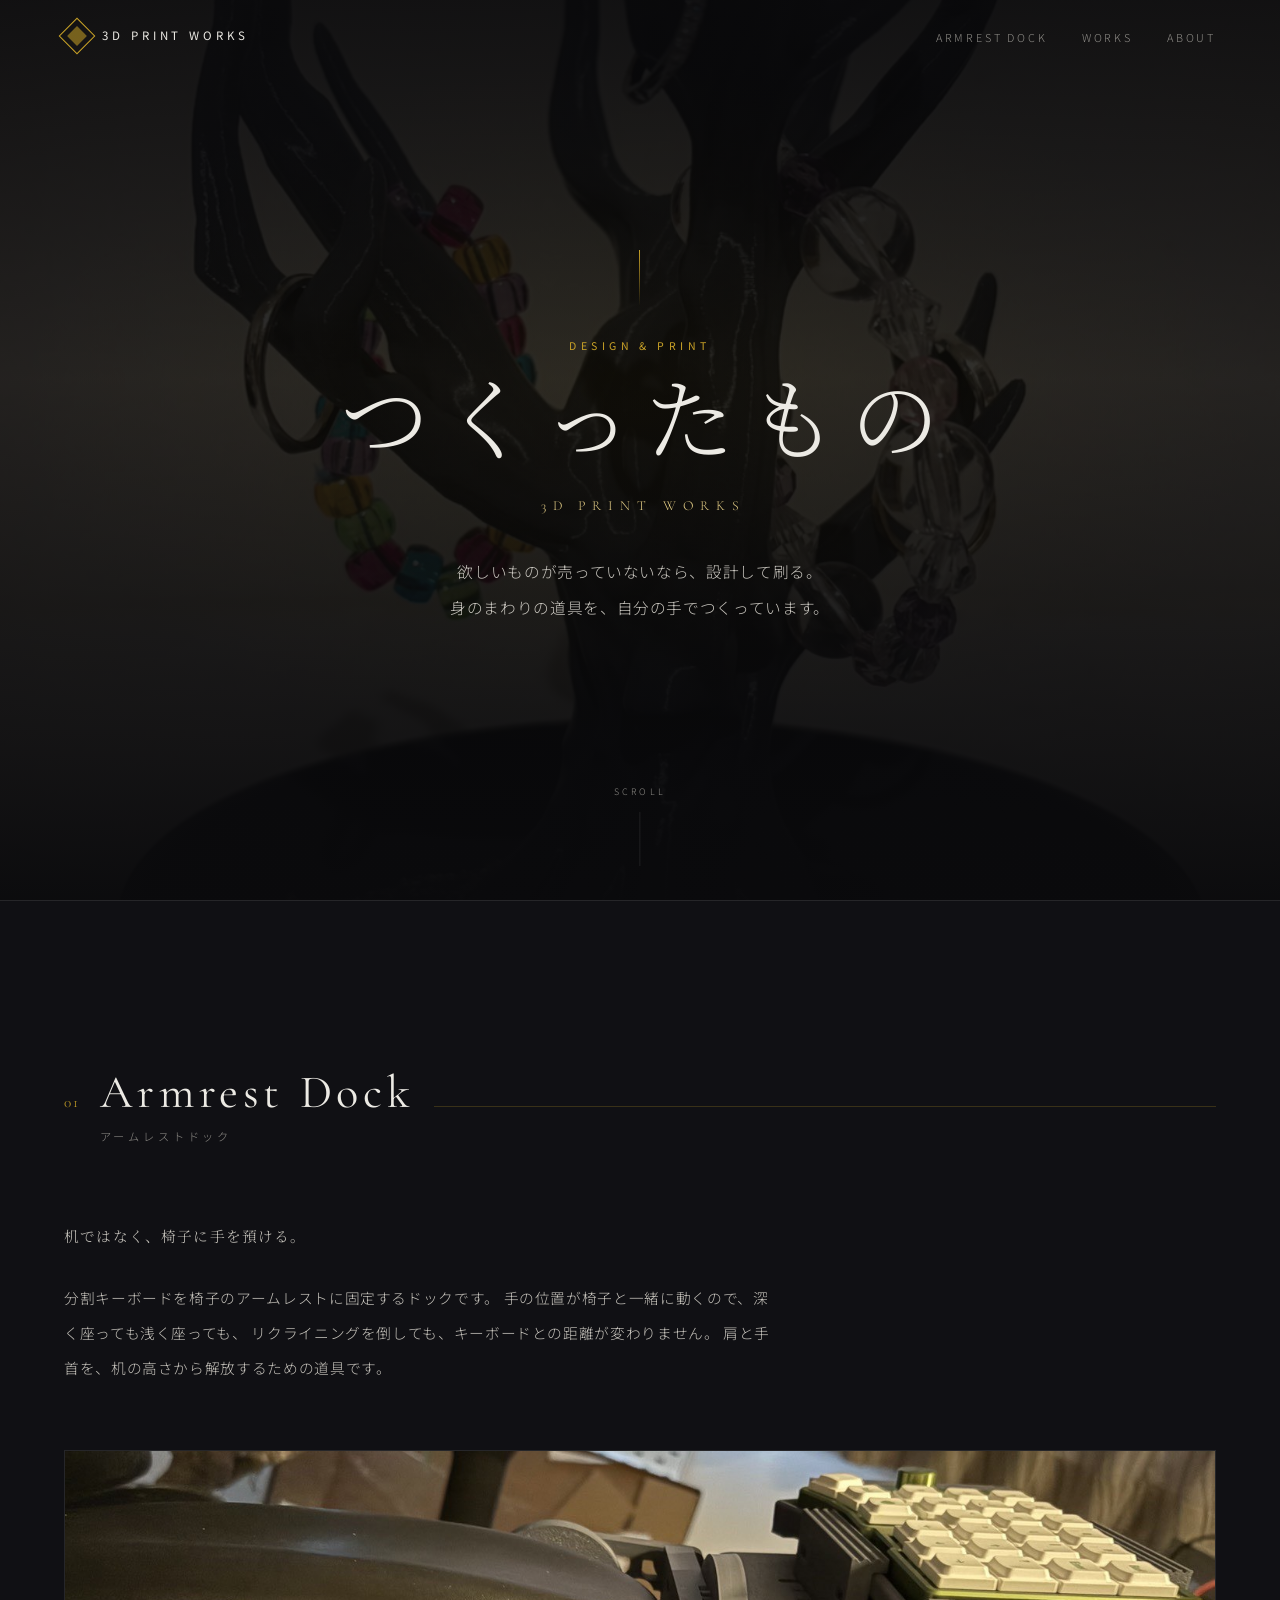
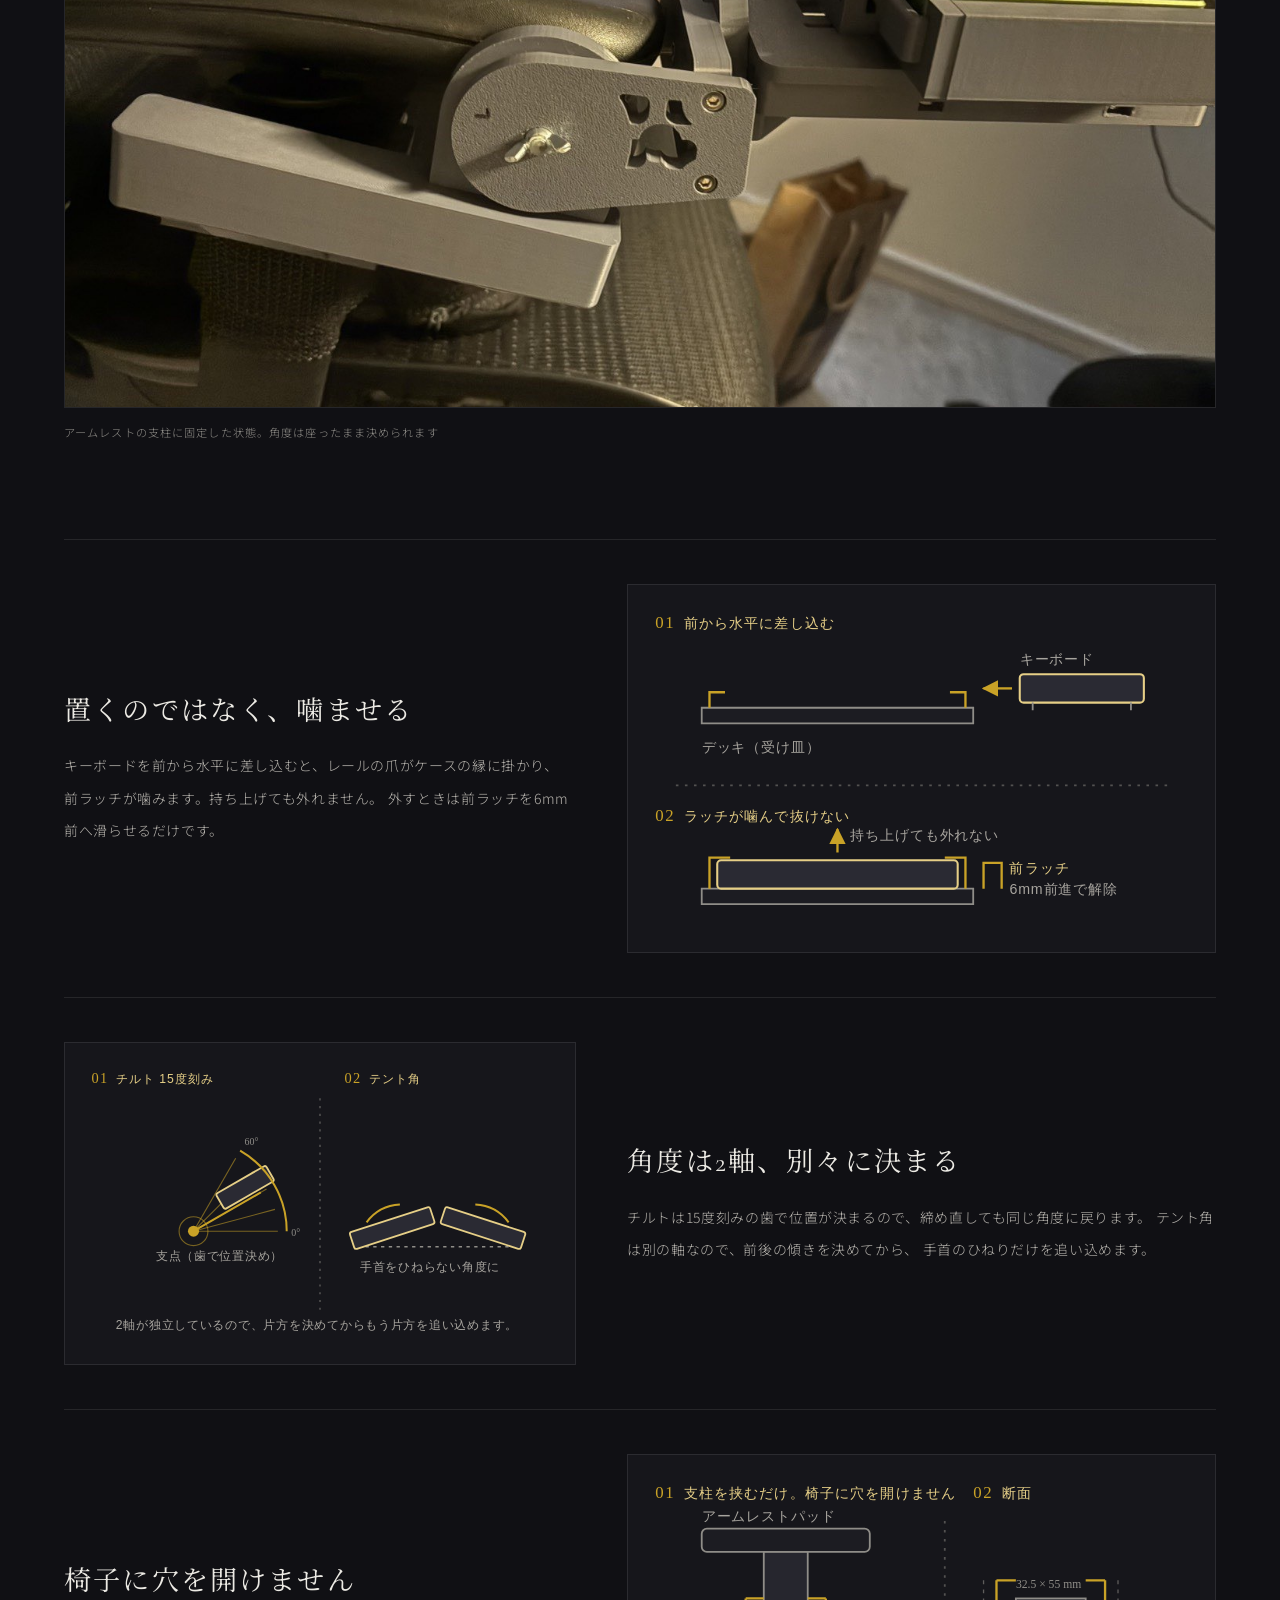
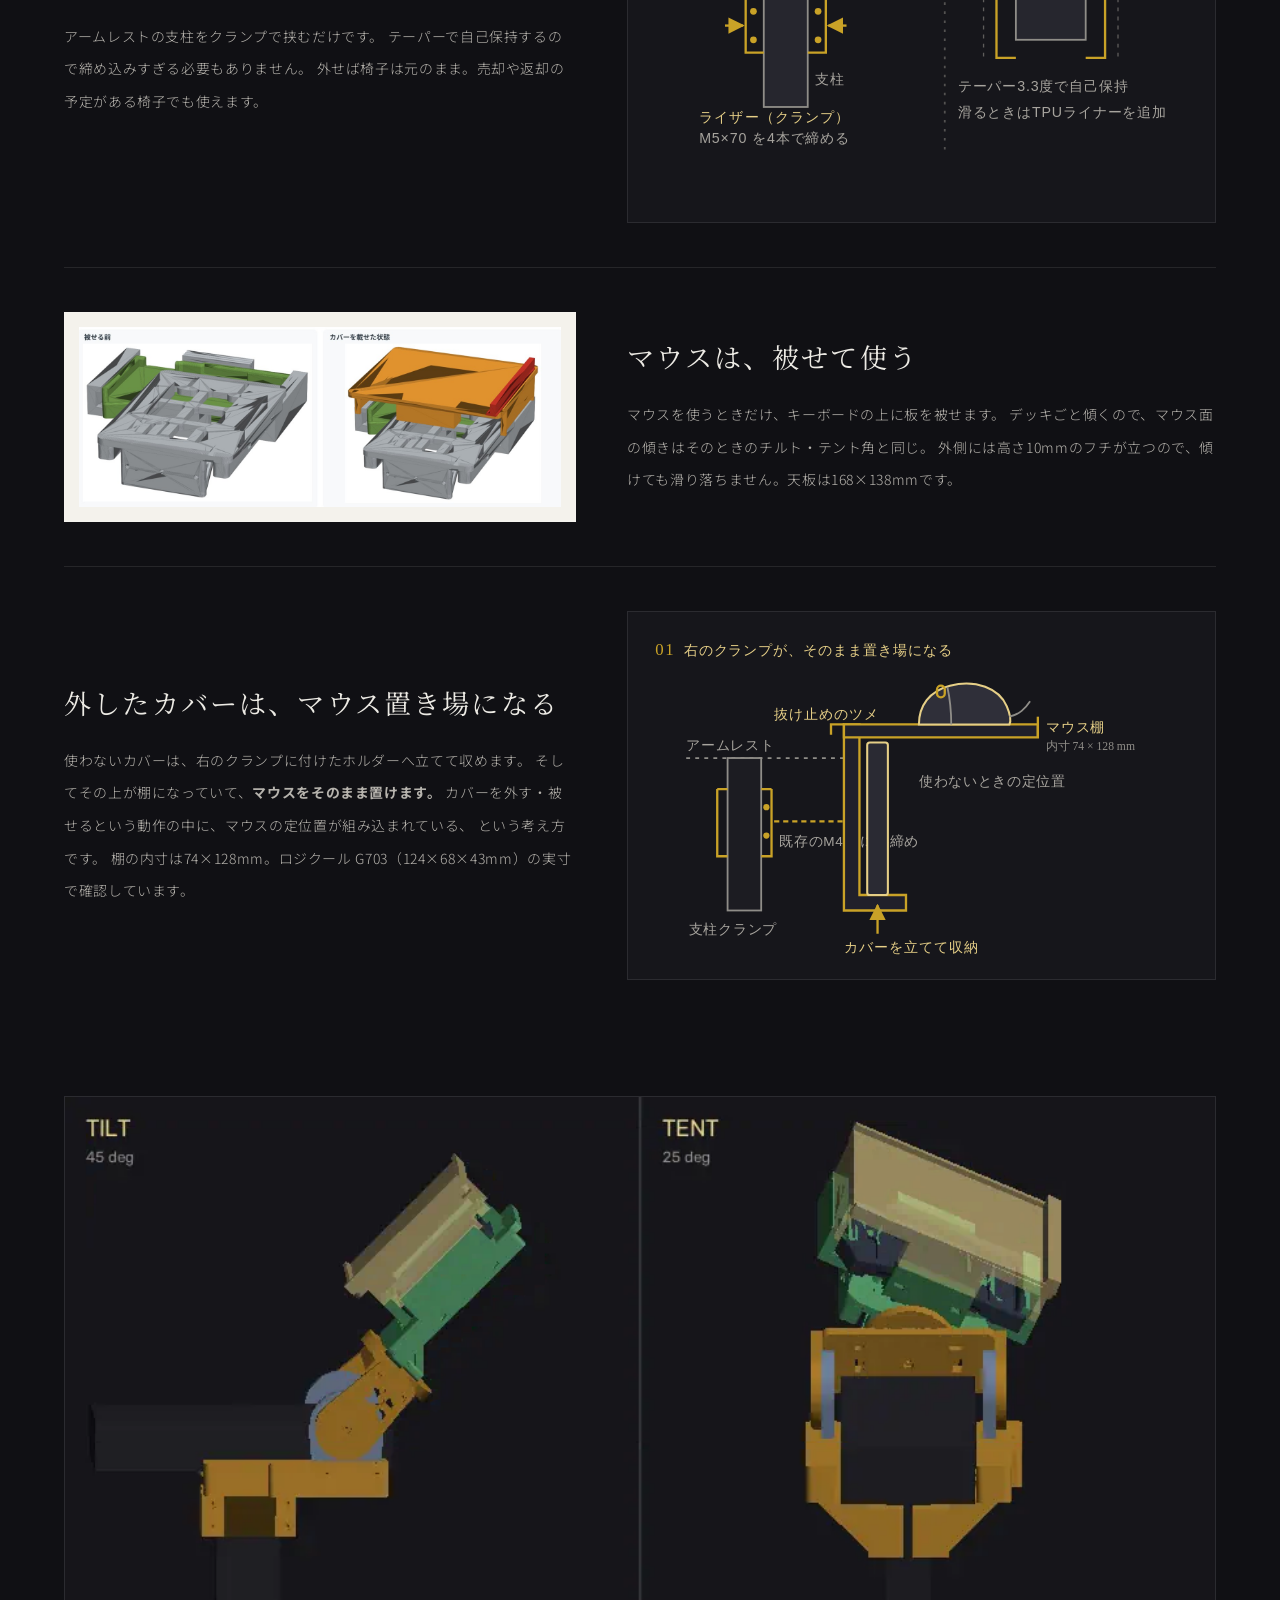
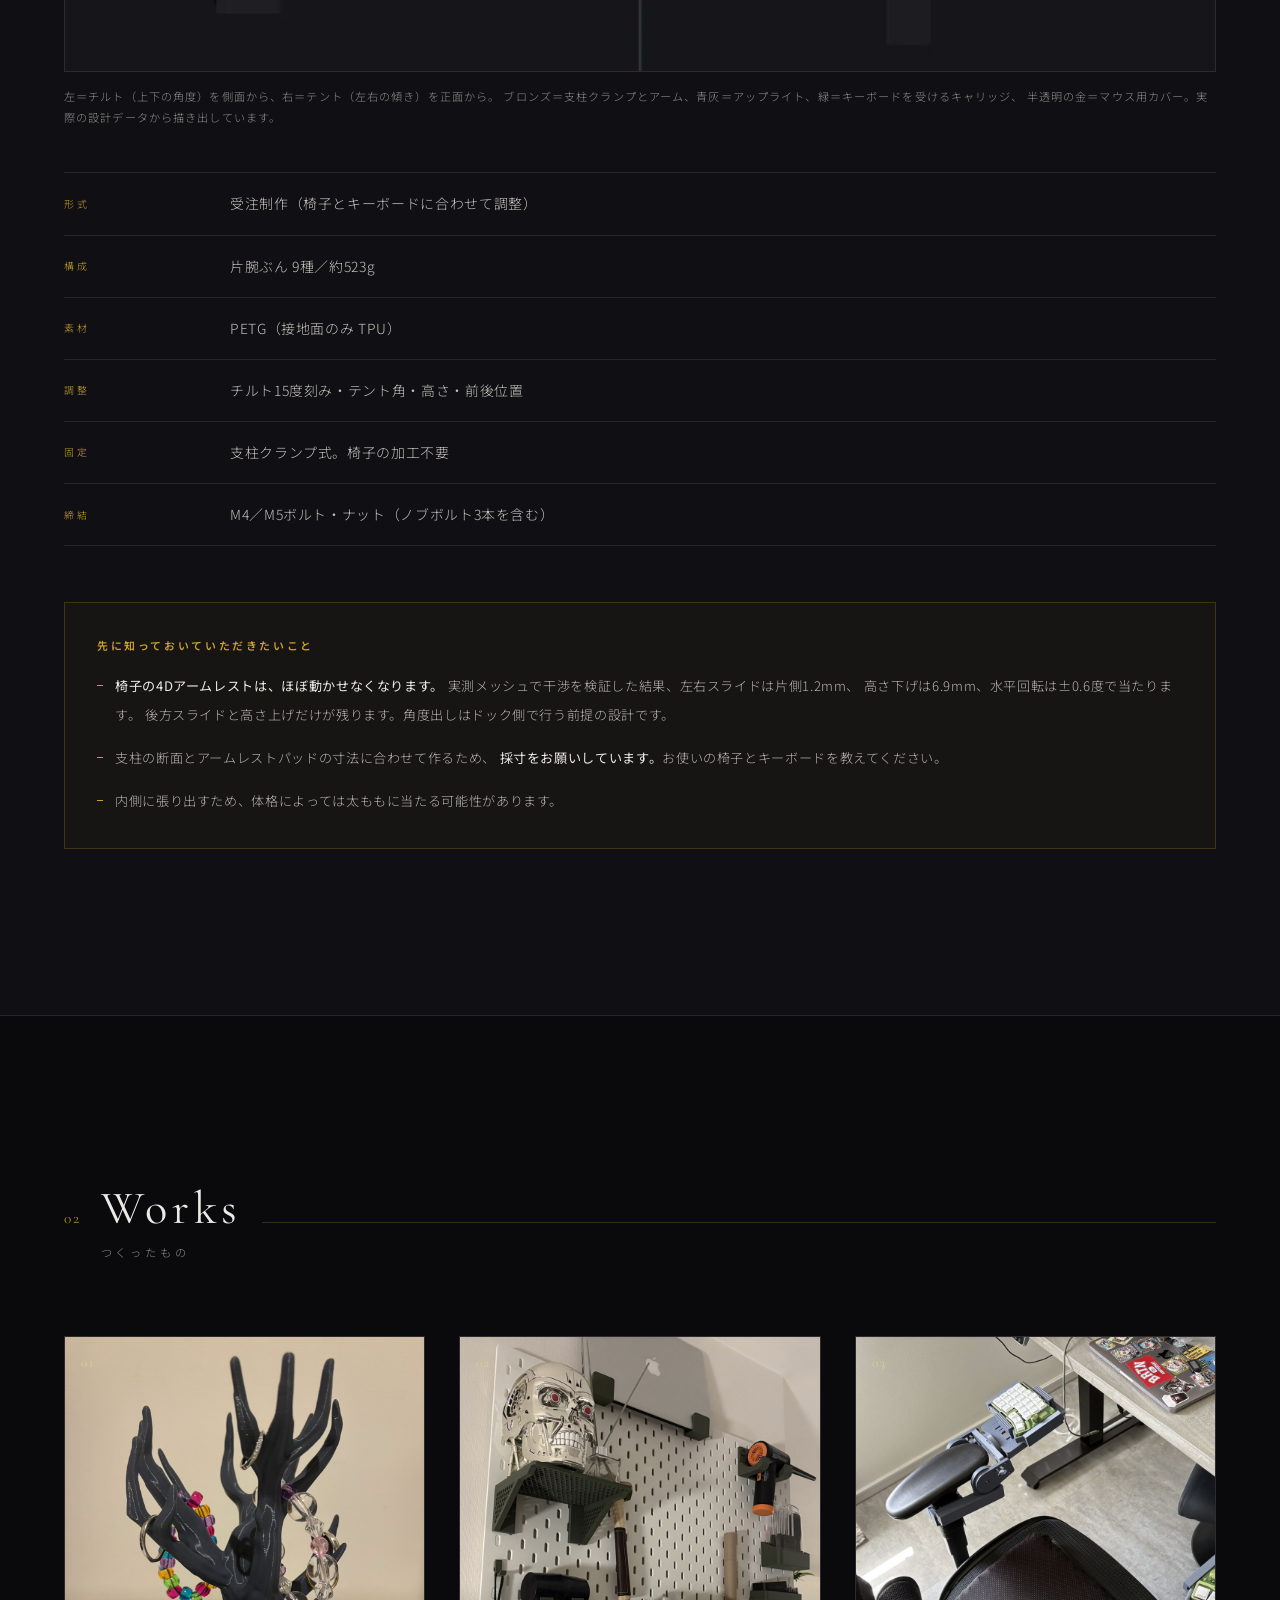
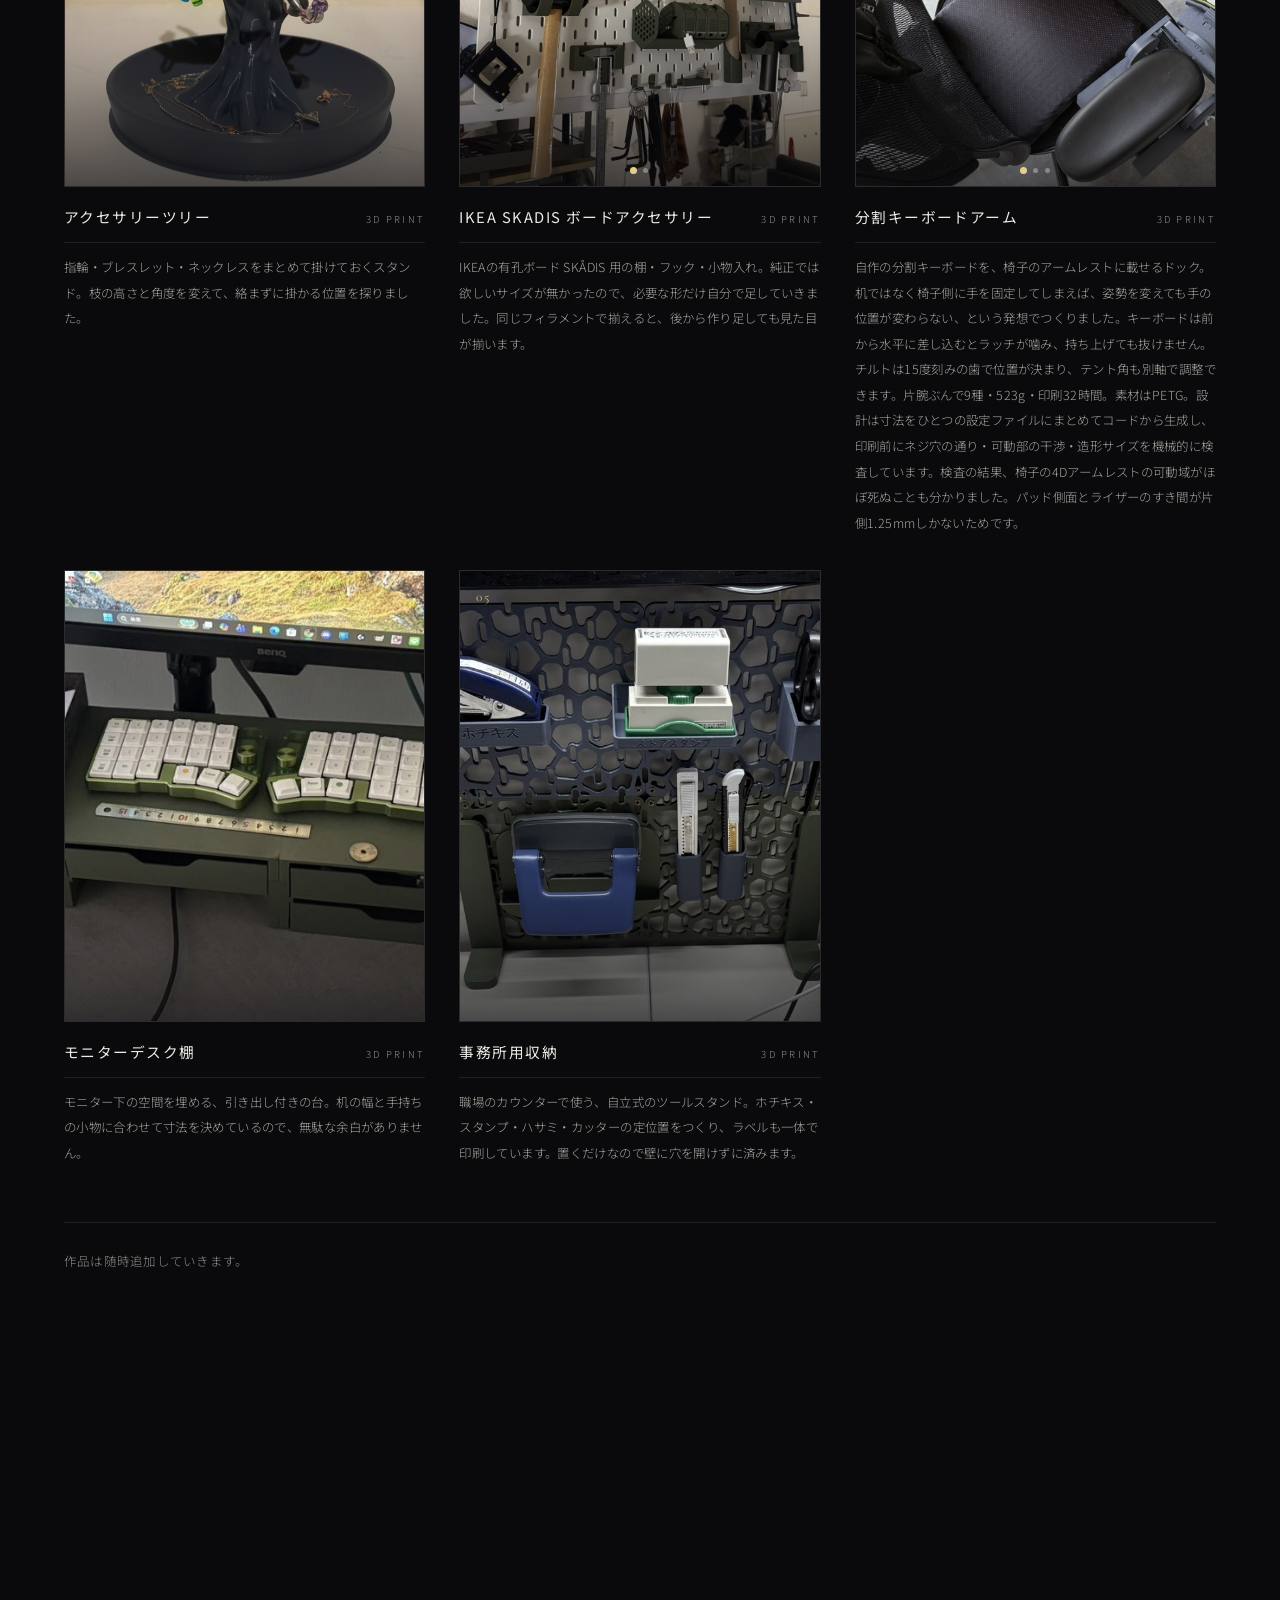
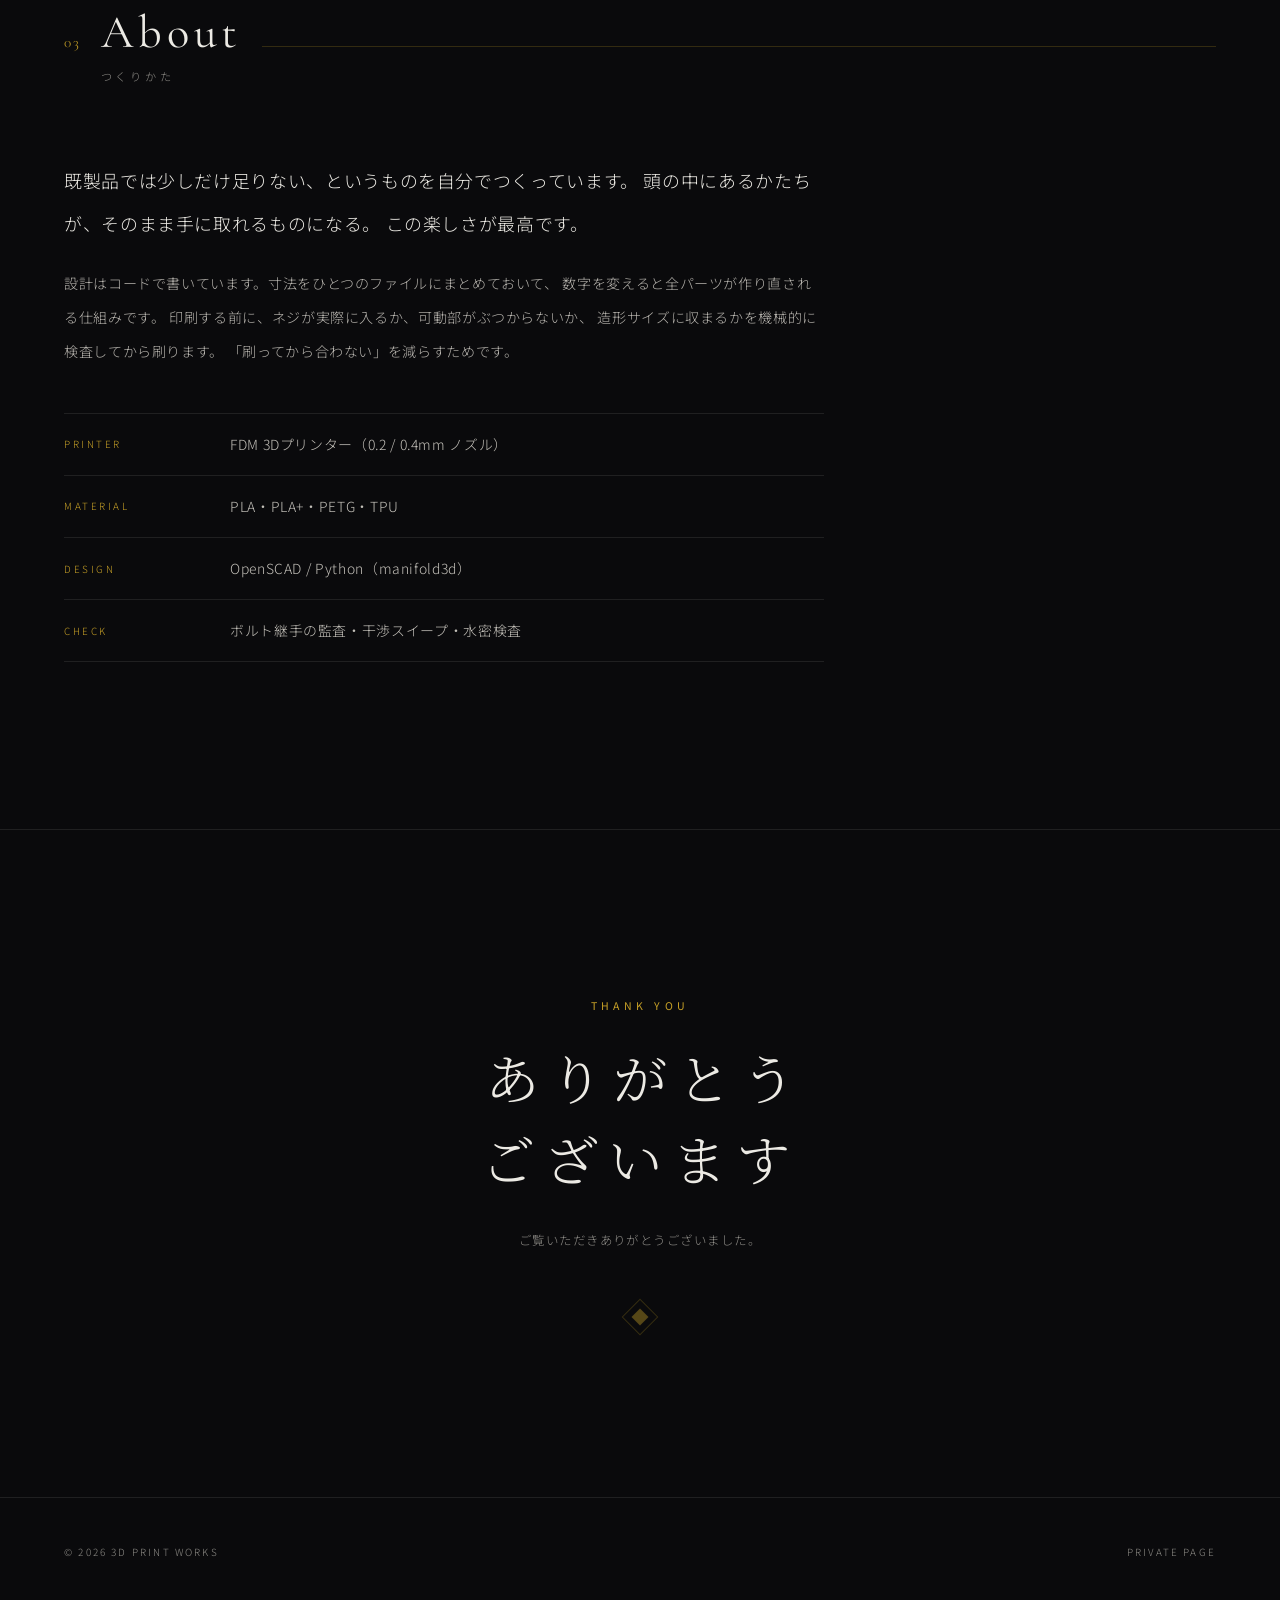
==== commit 934b5453: "Add files via upload" ====
--- a/DY55SY6J/index.html
+++ b/DY55SY6J/index.html
@@ -149,10 +149,46 @@
       <figure class="feat-fig"><img src="figures/fig-clamp.svg" alt="支柱クランプの図"></figure>
     </div>
 
-    <!-- ▼ 構成図 -->
-    <figure class="dock-assembly rise">
-      <img src="figures/fig-assembly.jpg" alt="ドックの構成図" loading="lazy">
-      <figcaption>片腕ぶんの構成。オレンジ＝支柱クランプとアーム、青＝アップライト、緑＝キーボードを受けるキャリッジ</figcaption>
+    <div class="feat rise reverse">
+      <div class="feat-txt">
+        <h3>マウスは、被せて使う</h3>
+        <p>
+          マウスを使うときだけ、キーボードの上に板を被せます。
+          デッキごと傾くので、マウス面の傾きはそのときのチルト・テント角と同じ。
+          外側には高さ10mmのフチが立つので、傾けても滑り落ちません。天板は168×138mmです。
+        </p>
+      </div>
+      <figure class="feat-fig light">
+        <img src="figures/fig-cover.jpg" alt="キーボードに被せるマウス台の図" loading="lazy">
+      </figure>
+    </div>
+
+    <div class="feat rise">
+      <div class="feat-txt">
+        <h3>外したカバーは、マウス置き場になる</h3>
+        <p>
+          使わないカバーは、右のクランプに付けたホルダーへ立てて収めます。
+          そしてその上が棚になっていて、<strong>マウスをそのまま置けます。</strong>
+          カバーを外す・被せるという動作の中に、マウスの定位置が組み込まれている、
+          という考え方です。
+          棚の内寸は74×128mm。ロジクール G703（124×68×43mm）の実寸で確認しています。
+        </p>
+      </div>
+      <figure class="feat-fig">
+        <img src="figures/fig-stand.svg" alt="カバー置き場とマウスホルダーの図">
+      </figure>
+    </div>
+
+    <!-- ▼ 角度が動く全体図（アニメーション）
+         figures/fig-motion.webp は render_dock.py で作り直せます。
+         設計データを直したら python3 render_dock.py を実行してください。 -->
+    <figure class="dock-motion rise">
+      <img src="figures/fig-motion.webp" alt="チルトとテントの角度が変わる様子" loading="lazy">
+      <figcaption>
+        左＝チルト（上下の角度）を側面から、右＝テント（左右の傾き）を正面から。
+        ブロンズ＝支柱クランプとアーム、青灰＝アップライト、緑＝キーボードを受けるキャリッジ、
+        半透明の金＝マウス用カバー。実際の設計データから描き出しています。
+      </figcaption>
     </figure>
 
     <!-- ▼ 仕様 -->
--- a/DY55SY6J/style.css
+++ b/DY55SY6J/style.css
@@ -232,11 +232,13 @@
   padding:clamp(12px,2vw,22px);
 }
 .feat-fig img{width:100%; height:auto}
-
-/* 構成図は図面らしく明るい紙の上に置く */
-.dock-assembly{margin:clamp(40px,6vw,72px) 0 0}
-.dock-assembly img{
-  width:100%; background:#f4f2ec; padding:clamp(12px,2vw,26px);
+/* 明るい背景の図はそのまま白地で見せる */
+.feat-fig.light{background:#f4f2ec; padding:clamp(8px,1.4vw,14px)}
+
+/* 角度が動く全体図 */
+.dock-motion{margin:clamp(40px,6vw,72px) 0 0}
+.dock-motion img{
+  width:100%; background:var(--bg-3);
   border:1px solid var(--line-soft);
 }
 
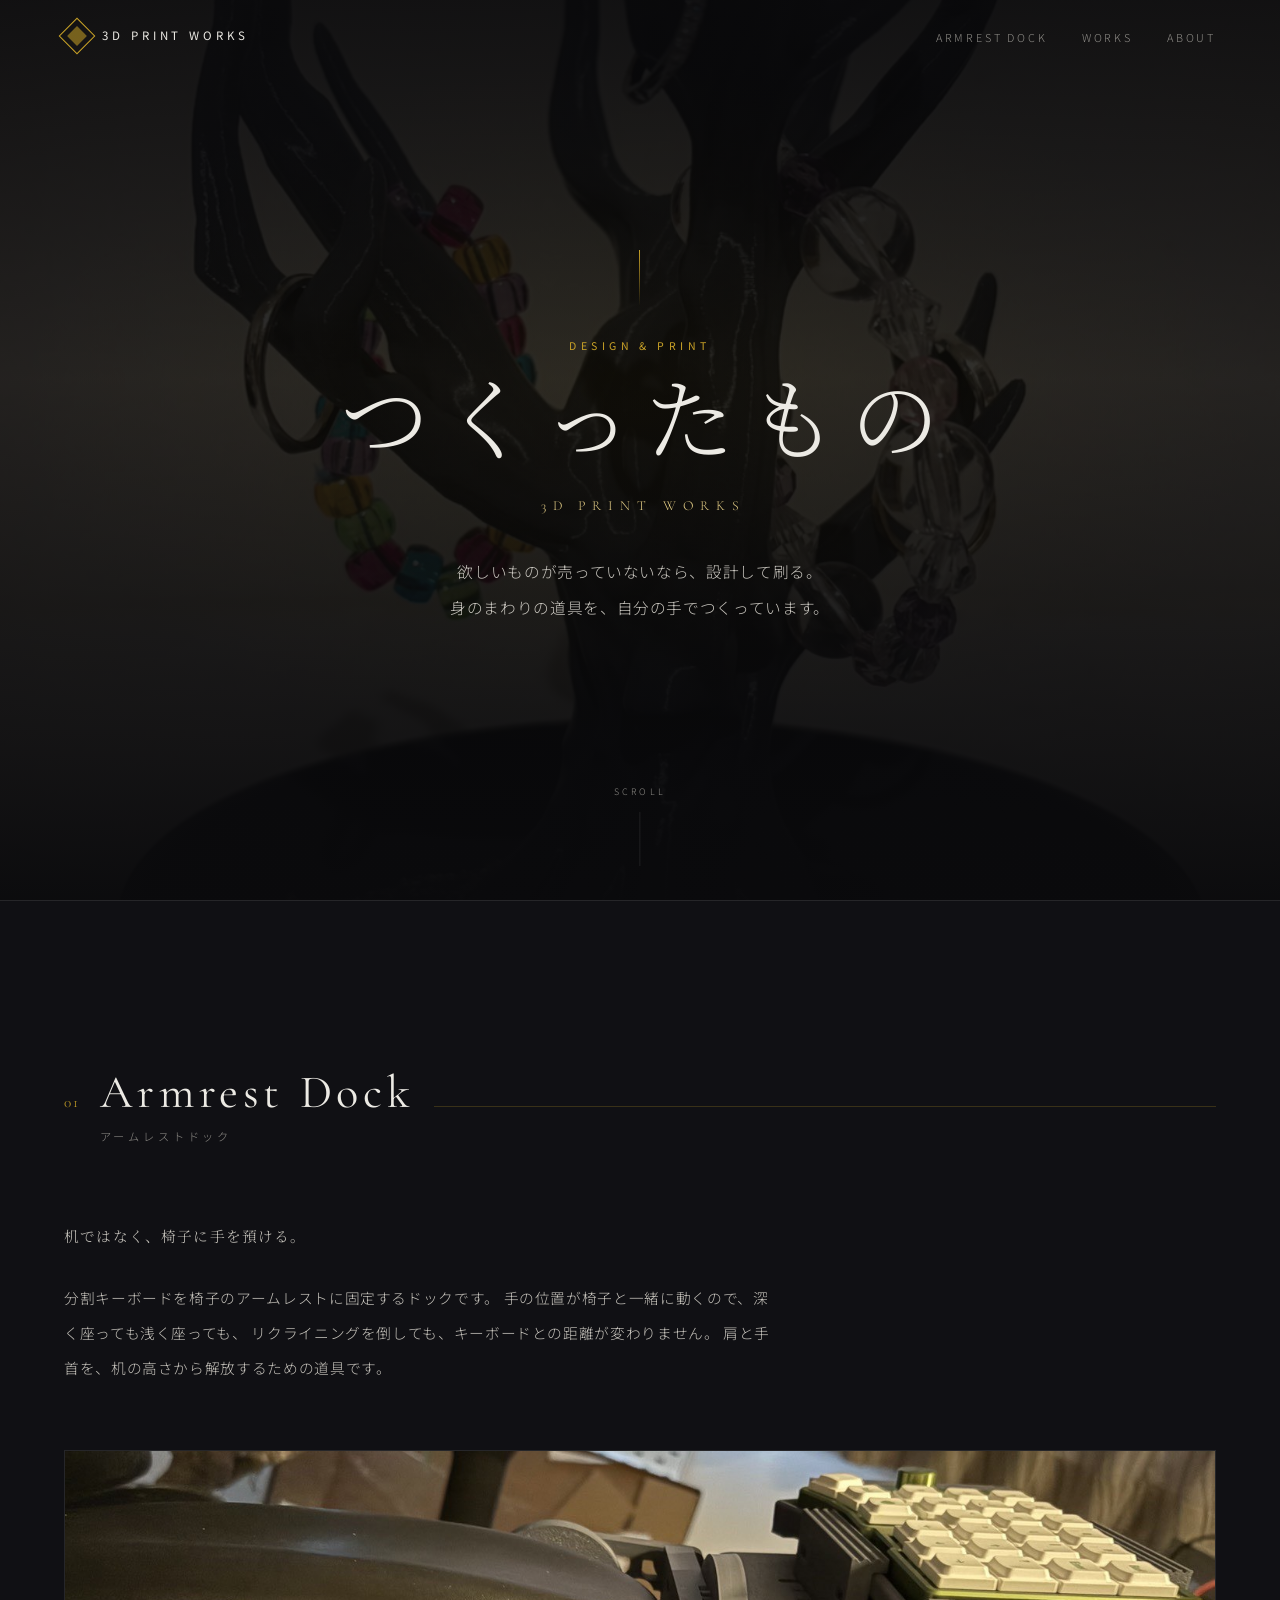
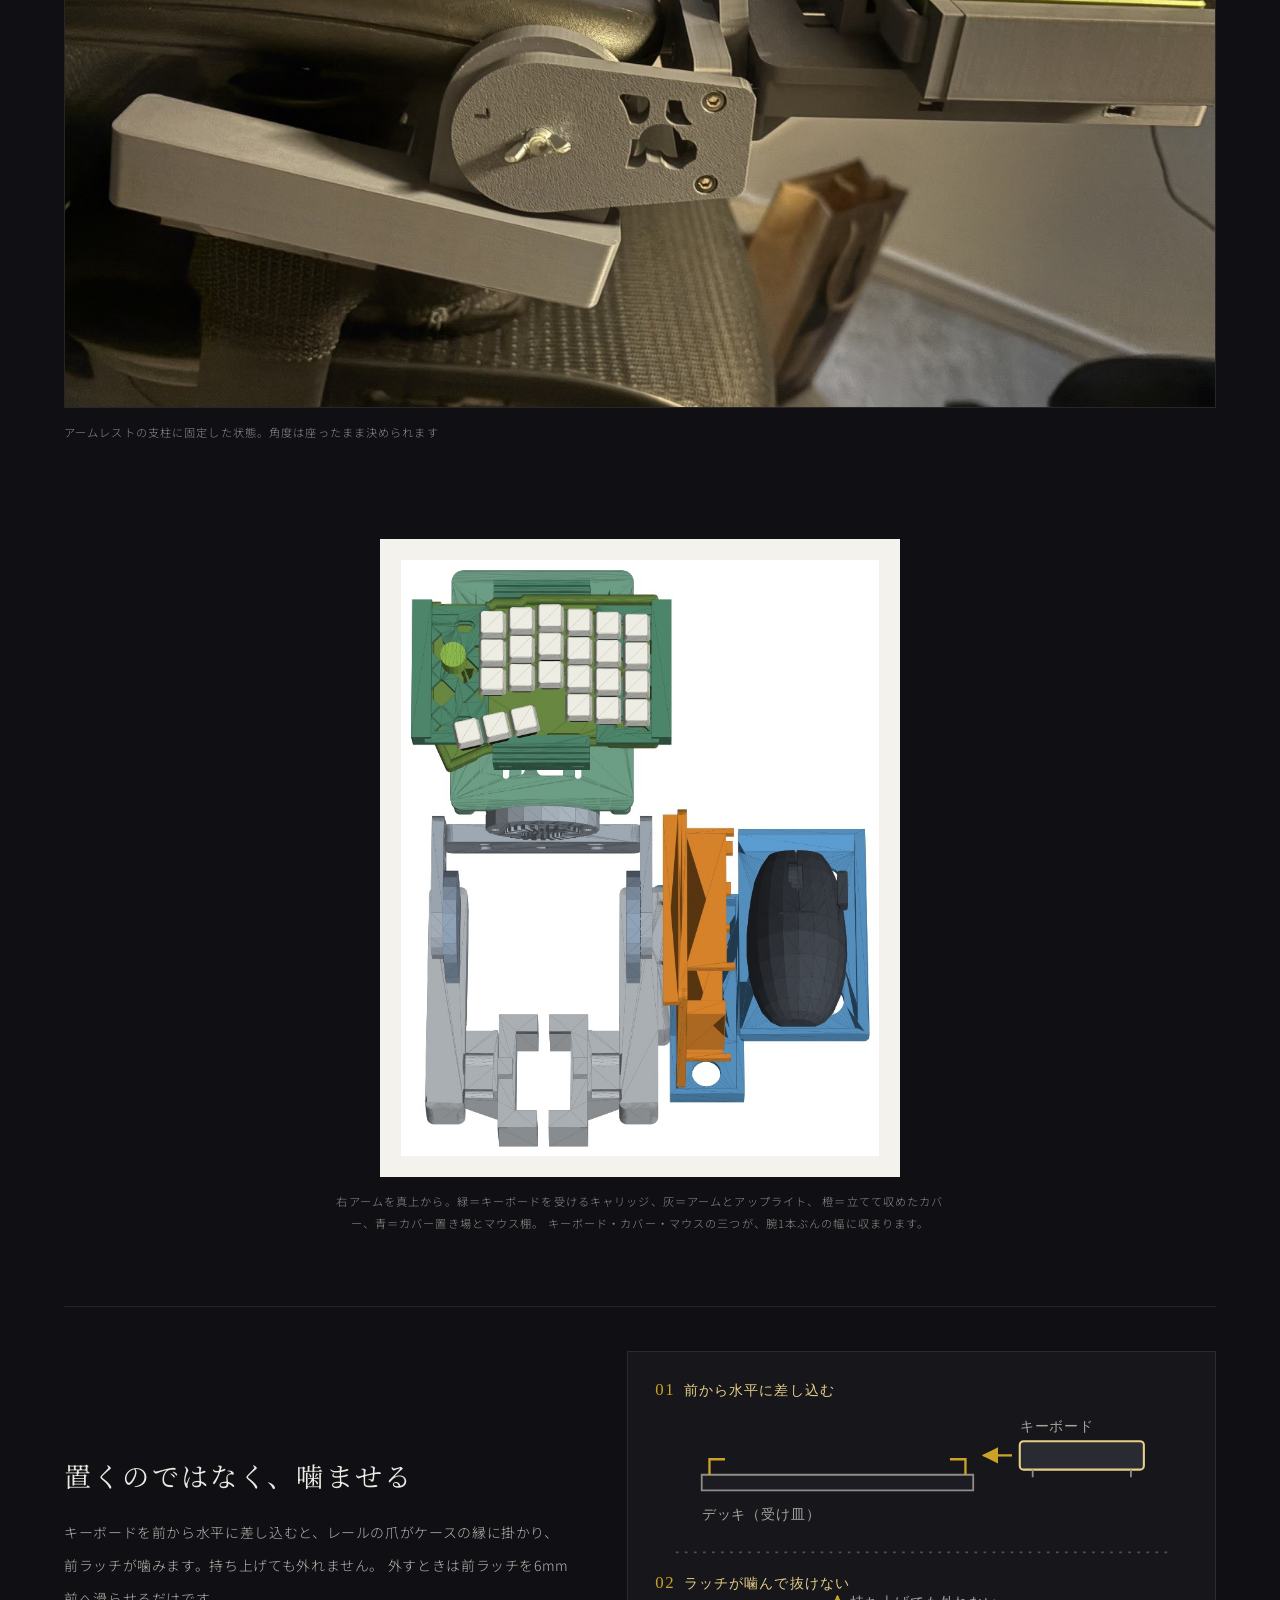
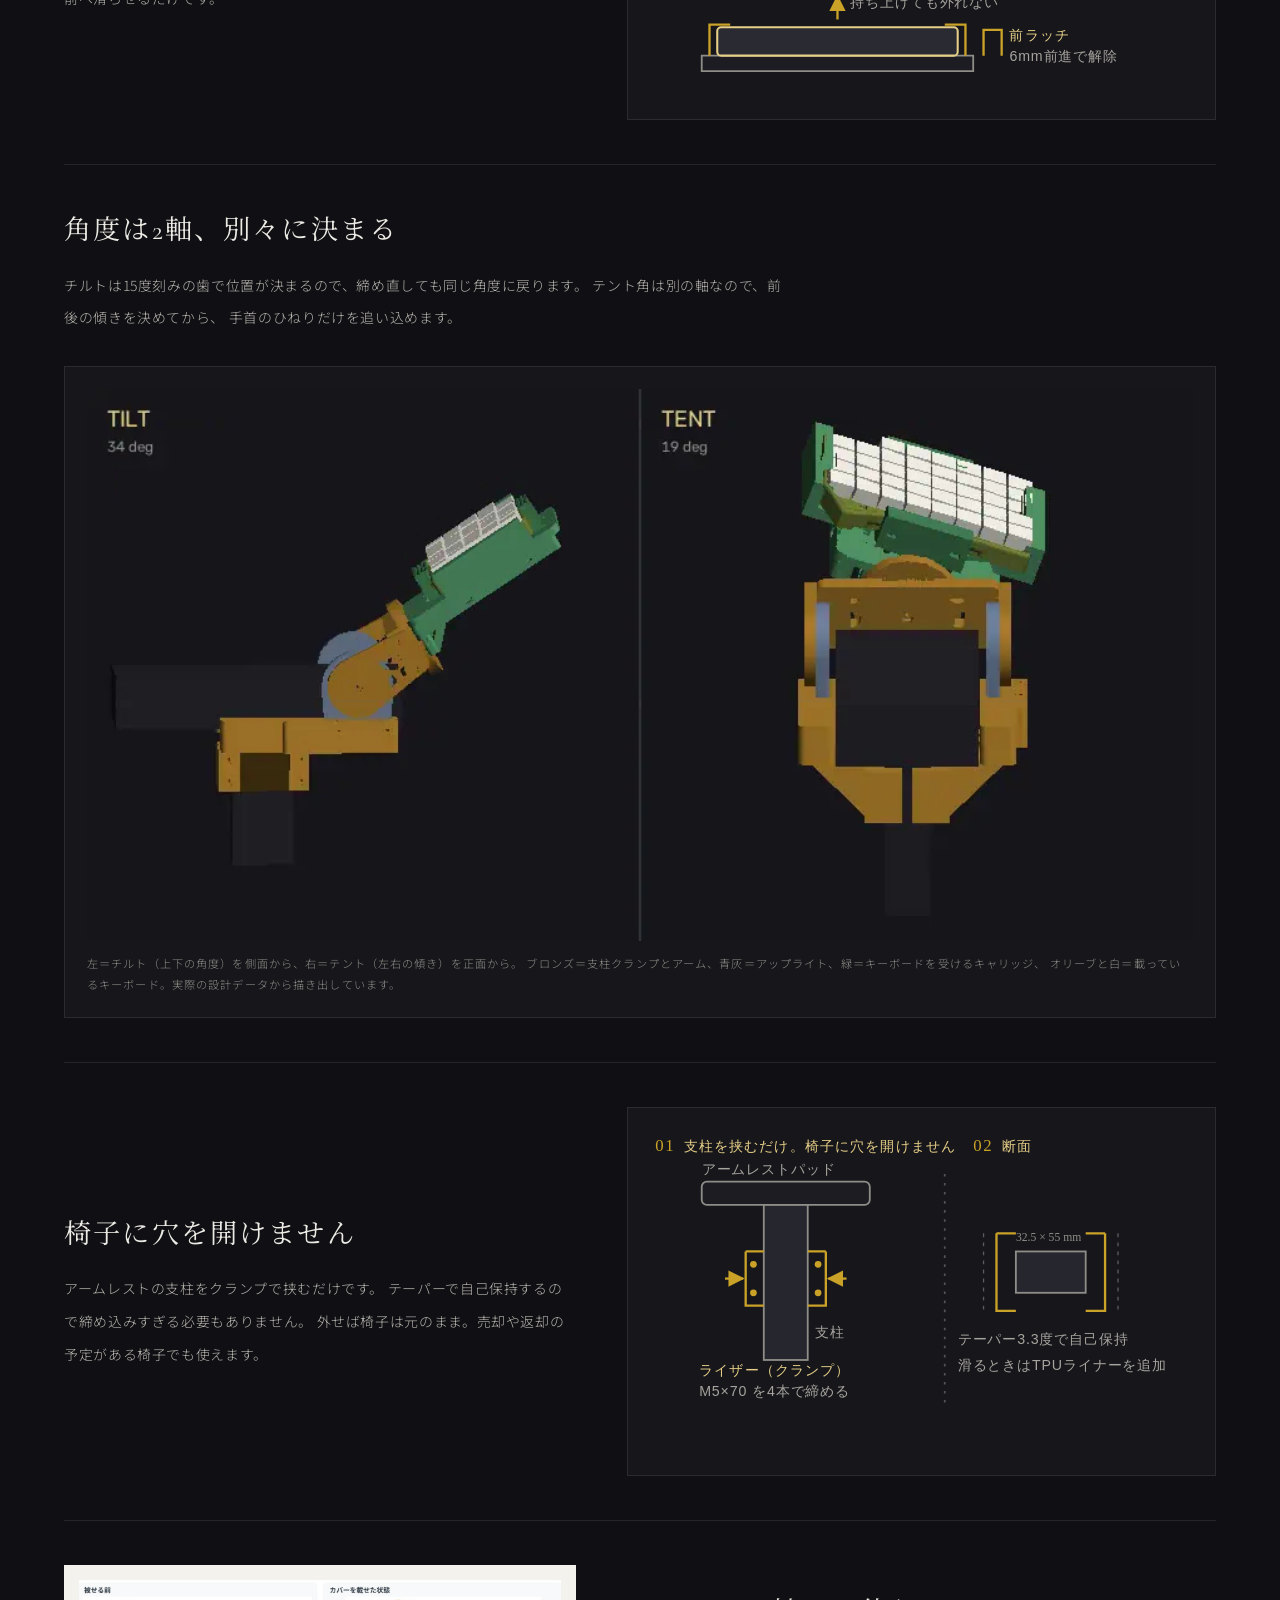
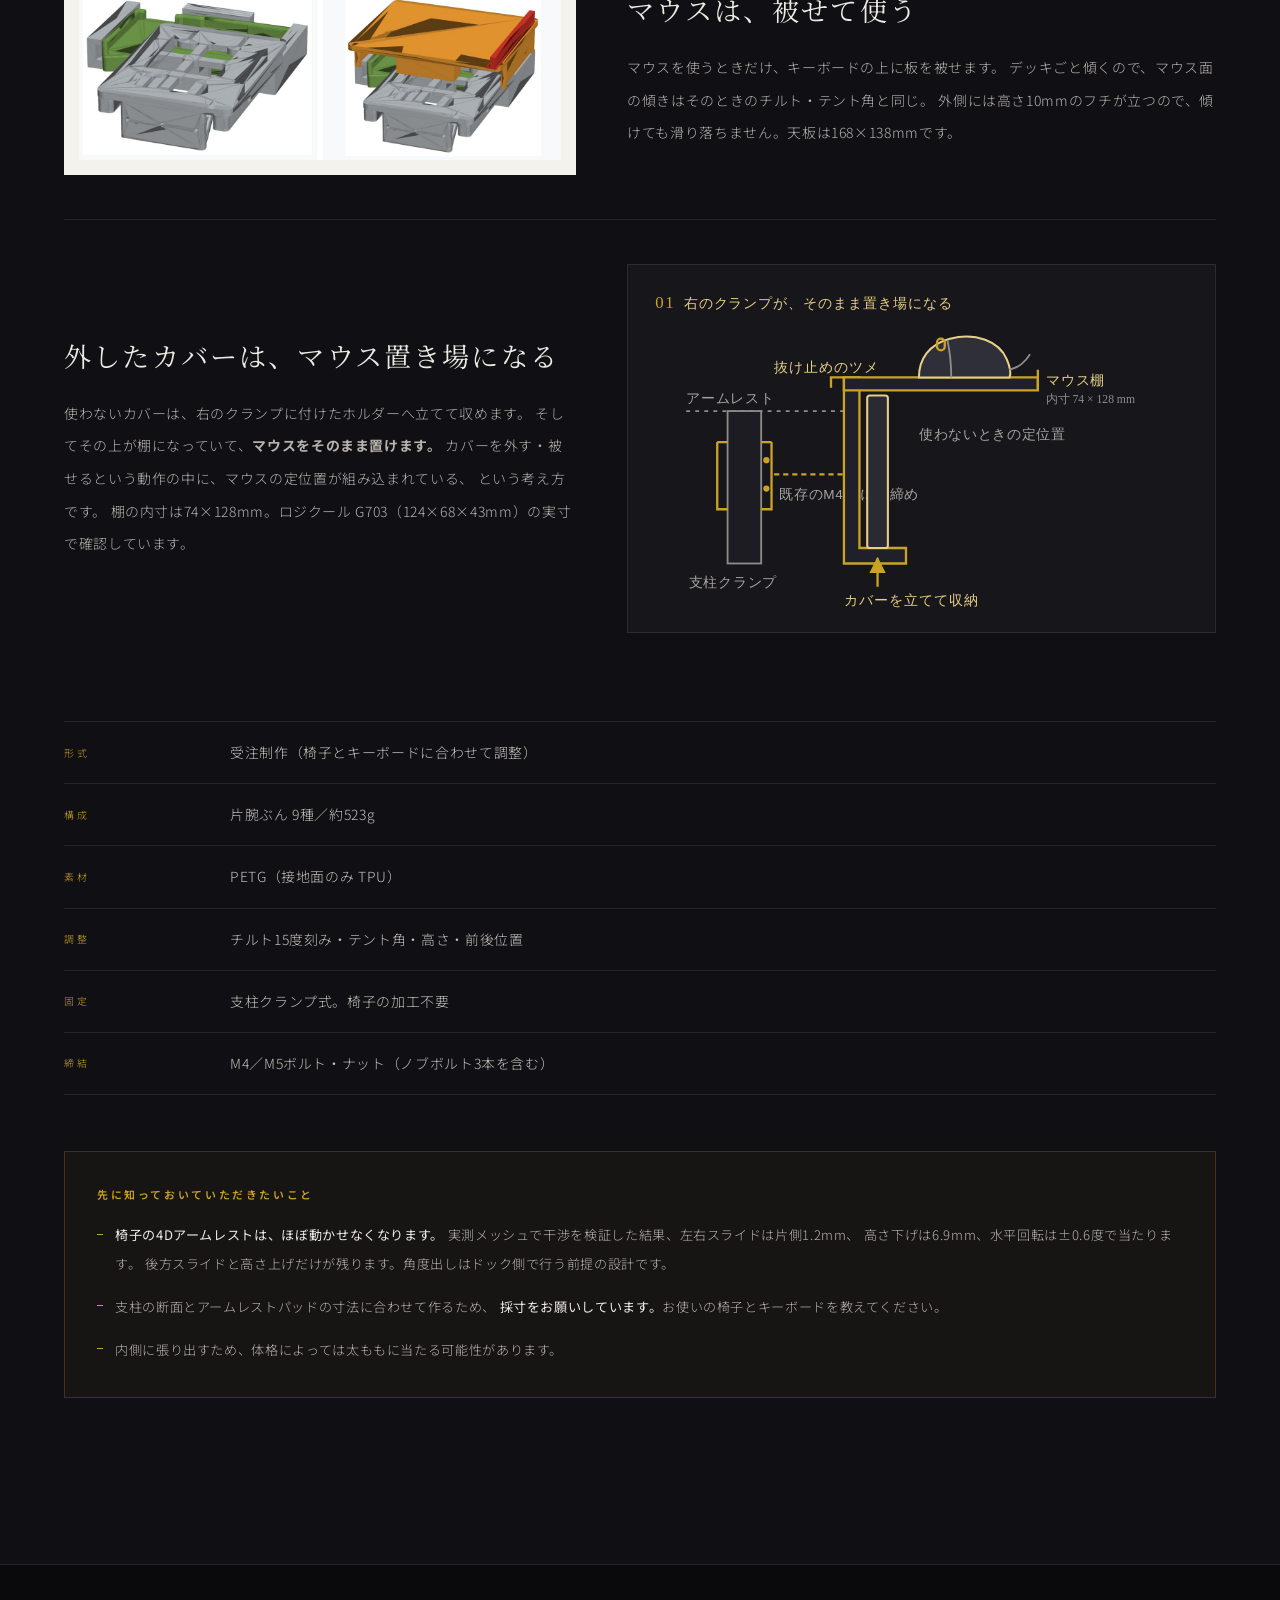
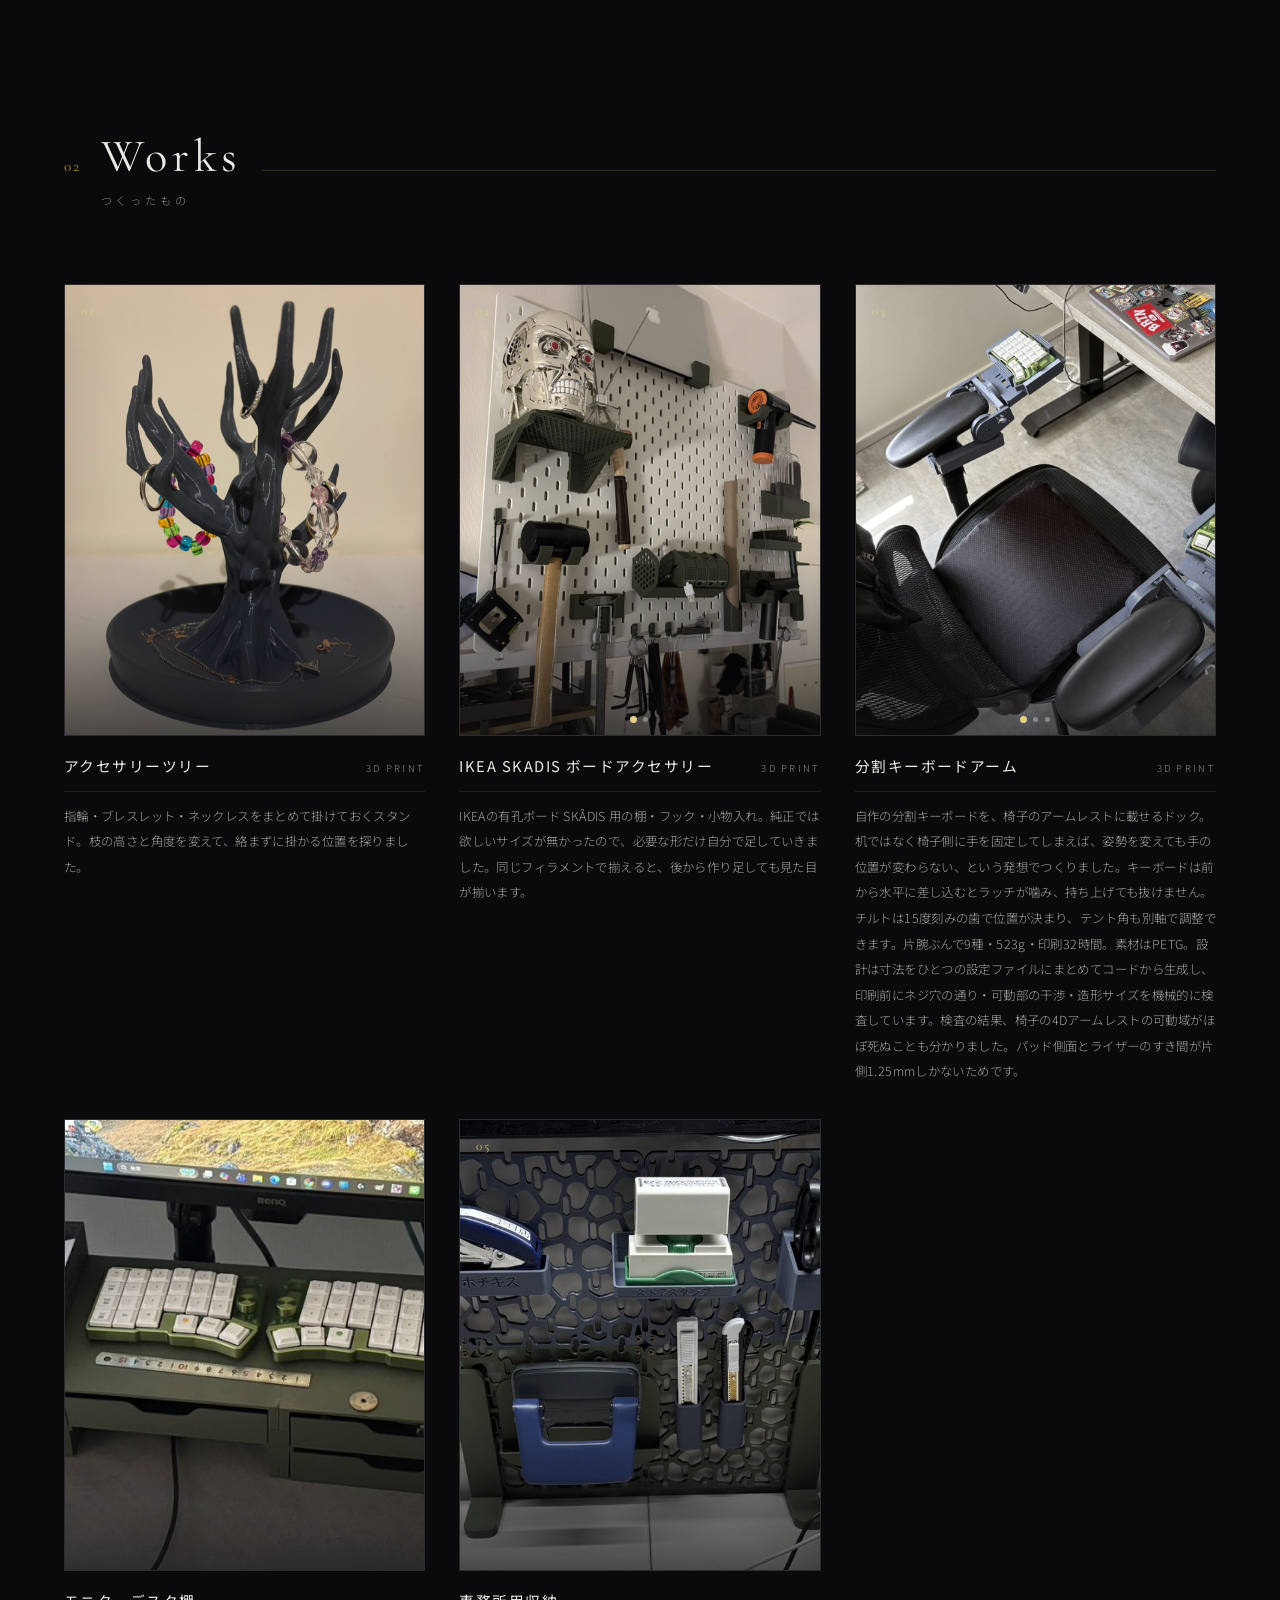
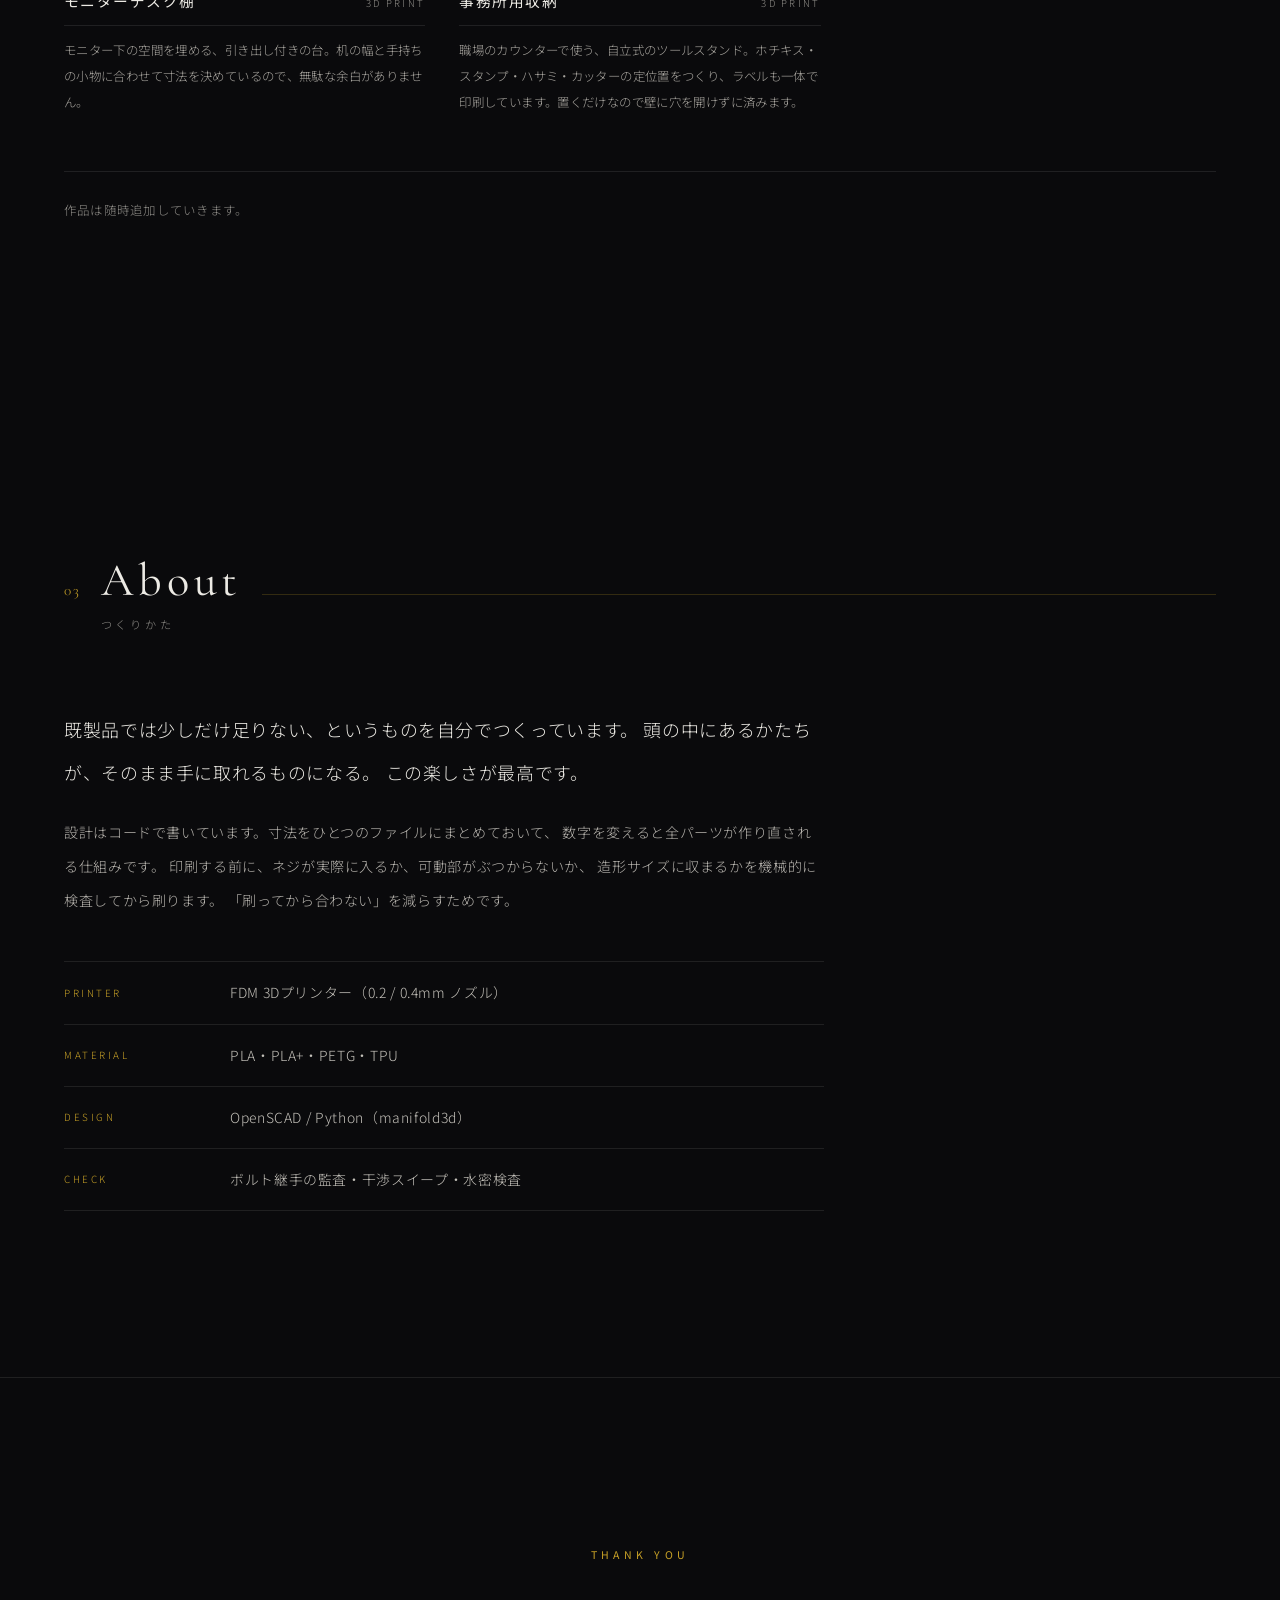
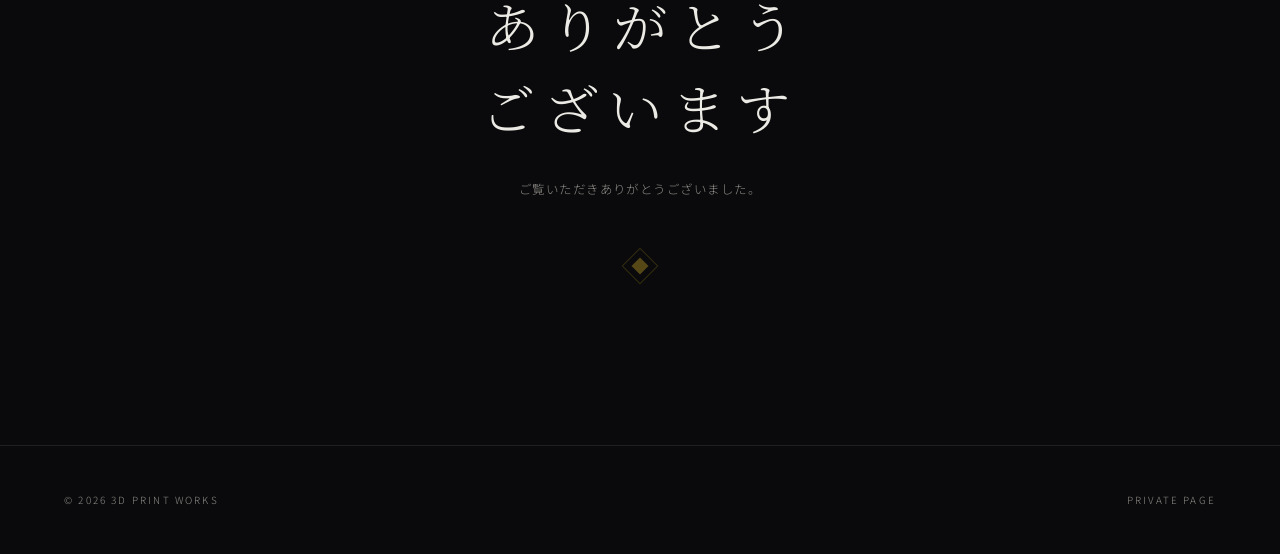
==== commit 7a5647da: "Add files via upload" ====
--- a/DY55SY6J/index.html
+++ b/DY55SY6J/index.html
@@ -112,6 +112,16 @@
       <figcaption>アームレストの支柱に固定した状態。角度は座ったまま決められます</figcaption>
     </figure>
 
+    <!-- ▼ 全体図 -->
+    <figure class="dock-overview rise">
+      <img src="figures/fig-overview.jpg" alt="右アーム全体図。真上から見たところ" loading="lazy">
+      <figcaption>
+        右アームを真上から。緑＝キーボードを受けるキャリッジ、灰＝アームとアップライト、
+        橙＝立てて収めたカバー、青＝カバー置き場とマウス棚。
+        キーボード・カバー・マウスの三つが、腕1本ぶんの幅に収まります。
+      </figcaption>
+    </figure>
+
     <!-- ▼ 機能の説明 -->
     <div class="feat rise">
       <div class="feat-txt">
@@ -125,7 +135,7 @@
       <figure class="feat-fig"><img src="figures/fig-slidein.svg" alt="差し込みとラッチの図"></figure>
     </div>
 
-    <div class="feat rise reverse">
+    <div class="feat wide rise">
       <div class="feat-txt">
         <h3>角度は2軸、別々に決まる</h3>
         <p>
@@ -134,7 +144,14 @@
           手首のひねりだけを追い込めます。
         </p>
       </div>
-      <figure class="feat-fig"><img src="figures/fig-angle.svg" alt="チルトとテント角の図"></figure>
+      <figure class="feat-fig">
+        <img src="figures/fig-motion.webp" alt="チルトとテントの角度が変わる様子">
+        <figcaption>
+          左＝チルト（上下の角度）を側面から、右＝テント（左右の傾き）を正面から。
+          ブロンズ＝支柱クランプとアーム、青灰＝アップライト、緑＝キーボードを受けるキャリッジ、
+          オリーブと白＝載っているキーボード。実際の設計データから描き出しています。
+        </figcaption>
+      </figure>
     </div>
 
     <div class="feat rise">
@@ -178,18 +195,6 @@
         <img src="figures/fig-stand.svg" alt="カバー置き場とマウスホルダーの図">
       </figure>
     </div>
-
-    <!-- ▼ 角度が動く全体図（アニメーション）
-         figures/fig-motion.webp は render_dock.py で作り直せます。
-         設計データを直したら python3 render_dock.py を実行してください。 -->
-    <figure class="dock-motion rise">
-      <img src="figures/fig-motion.webp" alt="チルトとテントの角度が変わる様子" loading="lazy">
-      <figcaption>
-        左＝チルト（上下の角度）を側面から、右＝テント（左右の傾き）を正面から。
-        ブロンズ＝支柱クランプとアーム、青灰＝アップライト、緑＝キーボードを受けるキャリッジ、
-        半透明の金＝マウス用カバー。実際の設計データから描き出しています。
-      </figcaption>
-    </figure>
 
     <!-- ▼ 仕様 -->
     <dl class="spec dock-spec rise">
--- a/DY55SY6J/style.css
+++ b/DY55SY6J/style.css
@@ -217,6 +217,9 @@
 }
 .feat.reverse .feat-txt{order:2}
 .feat.reverse .feat-fig{order:1}
+/* 横長の図は、文章を上に置いて図を全幅で見せる */
+.feat.wide{grid-template-columns:1fr; gap:clamp(20px,3vw,32px)}
+.feat.wide .feat-txt{max-width:720px}
 @media (max-width:820px){
   .feat{grid-template-columns:1fr; gap:22px}
   .feat.reverse .feat-txt,.feat.reverse .feat-fig{order:initial}
@@ -235,12 +238,20 @@
 /* 明るい背景の図はそのまま白地で見せる */
 .feat-fig.light{background:#f4f2ec; padding:clamp(8px,1.4vw,14px)}
 
-/* 角度が動く全体図 */
-.dock-motion{margin:clamp(40px,6vw,72px) 0 0}
-.dock-motion img{
-  width:100%; background:var(--bg-3);
+/* 真上から見た全体図。明るい図面なので紙の上に置く */
+.dock-overview{
+  margin:0 0 clamp(40px,6vw,72px);
+  display:flex; flex-direction:column; align-items:center;
+}
+.dock-overview img{
+  width:100%; max-width:520px;
+  background:#f4f2ec; padding:clamp(10px,1.6vw,20px);
   border:1px solid var(--line-soft);
 }
+.dock-overview figcaption{max-width:620px; text-align:center}
+
+/* 図の下の説明文（機能ブロック内） */
+.feat-fig figcaption{margin-top:12px}
 
 .dock-spec{margin-top:clamp(40px,6vw,72px)}
 
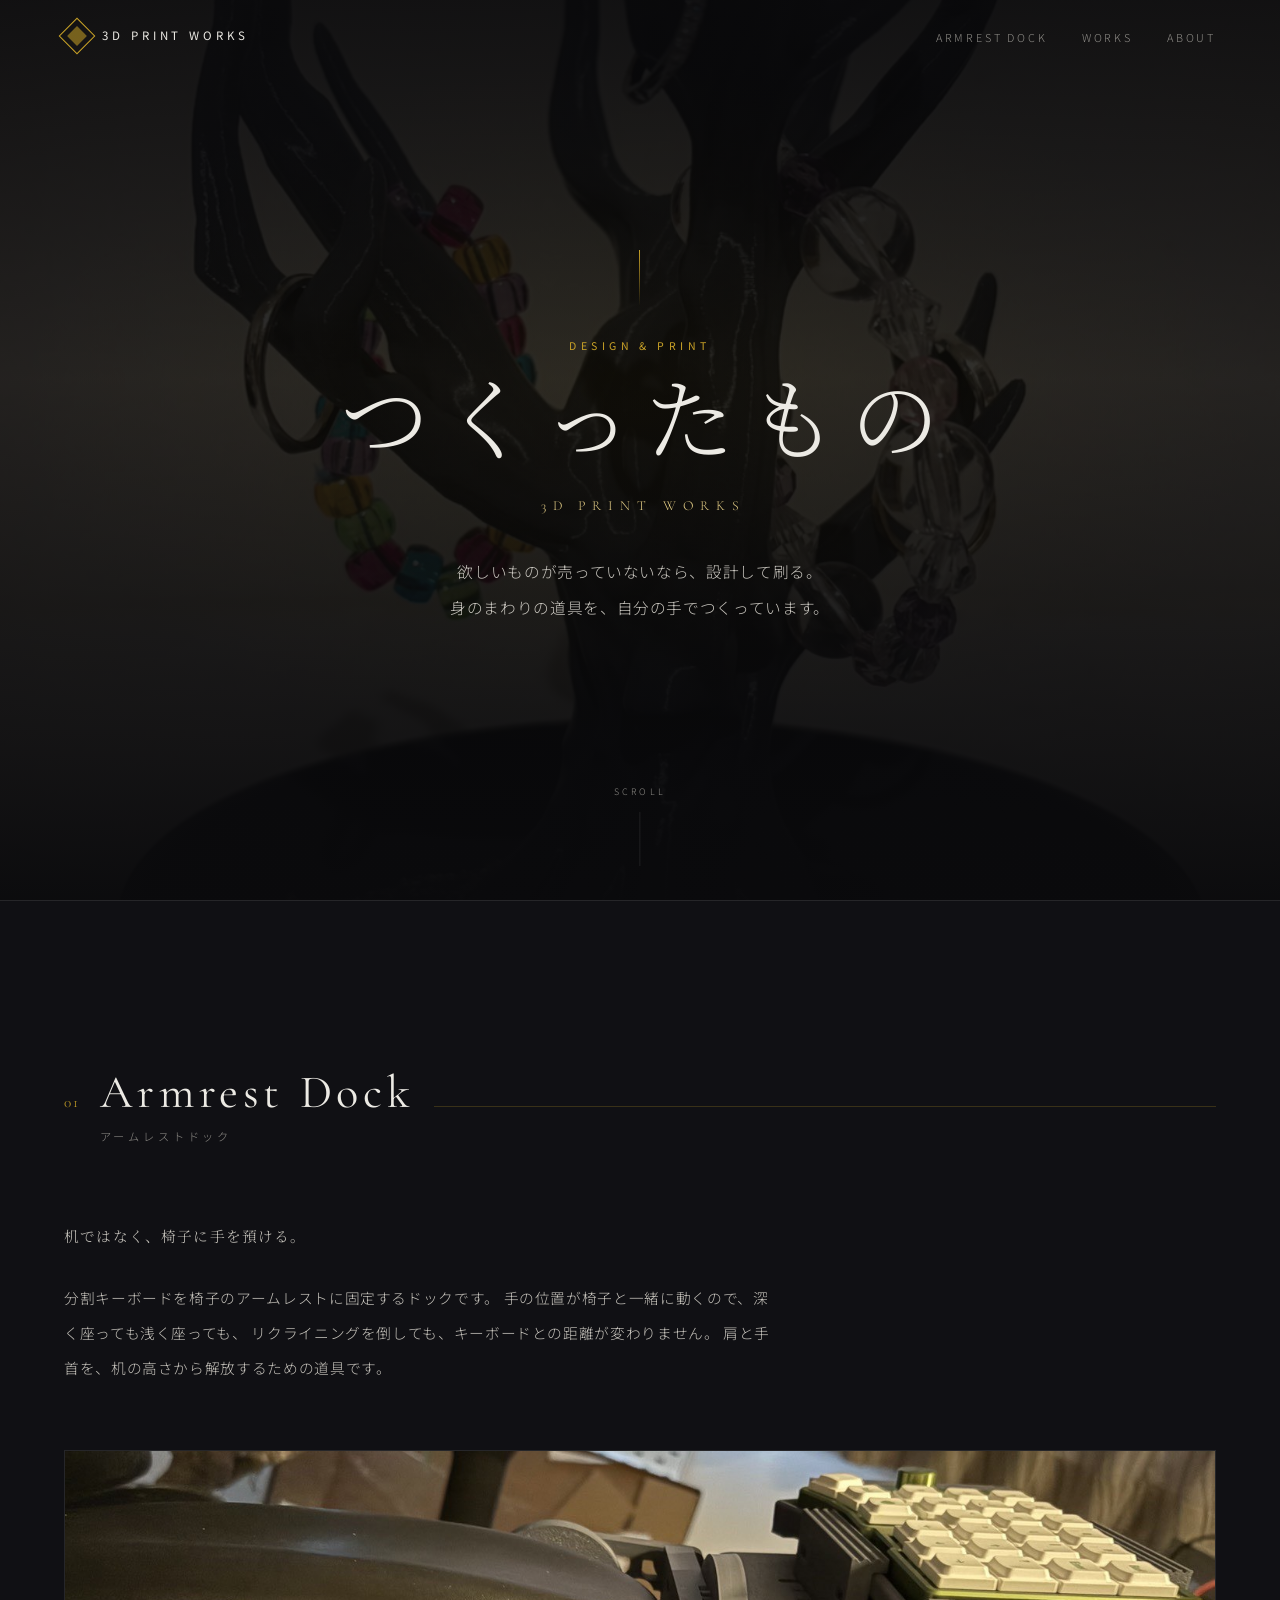
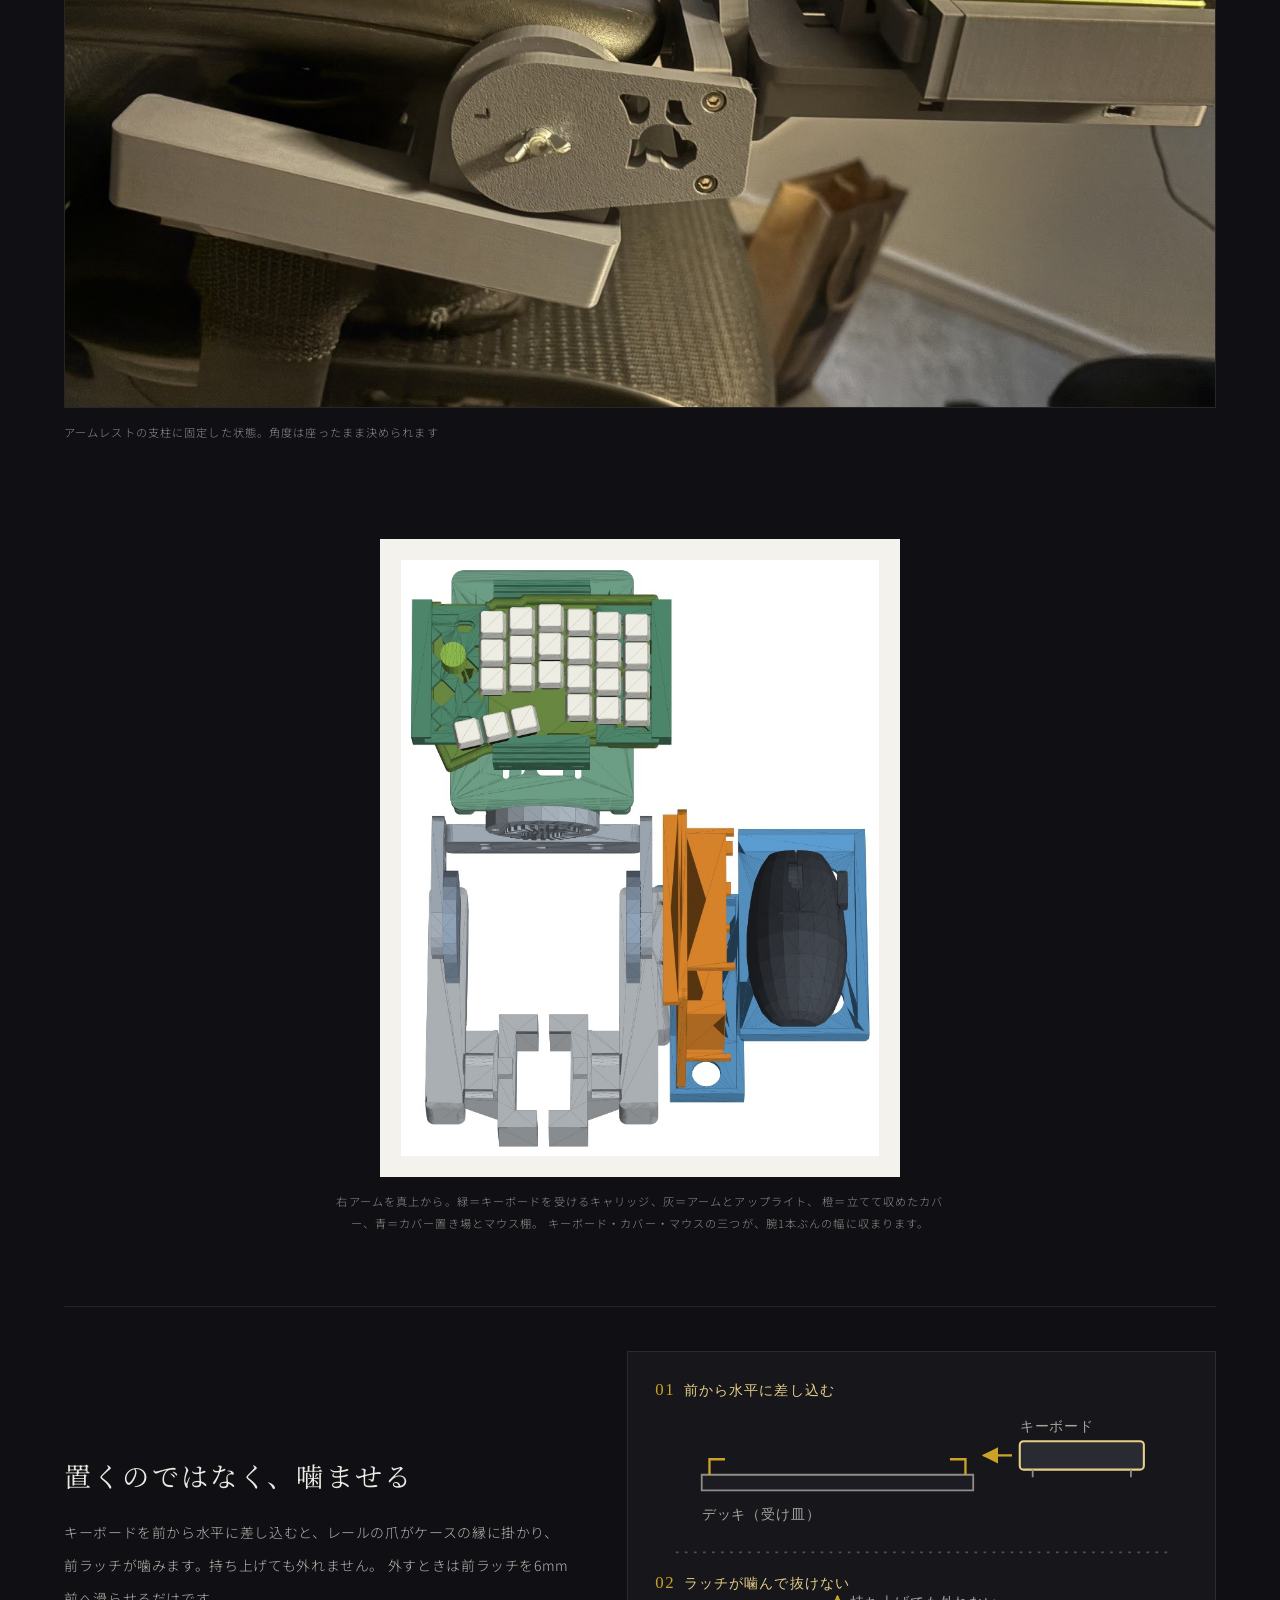
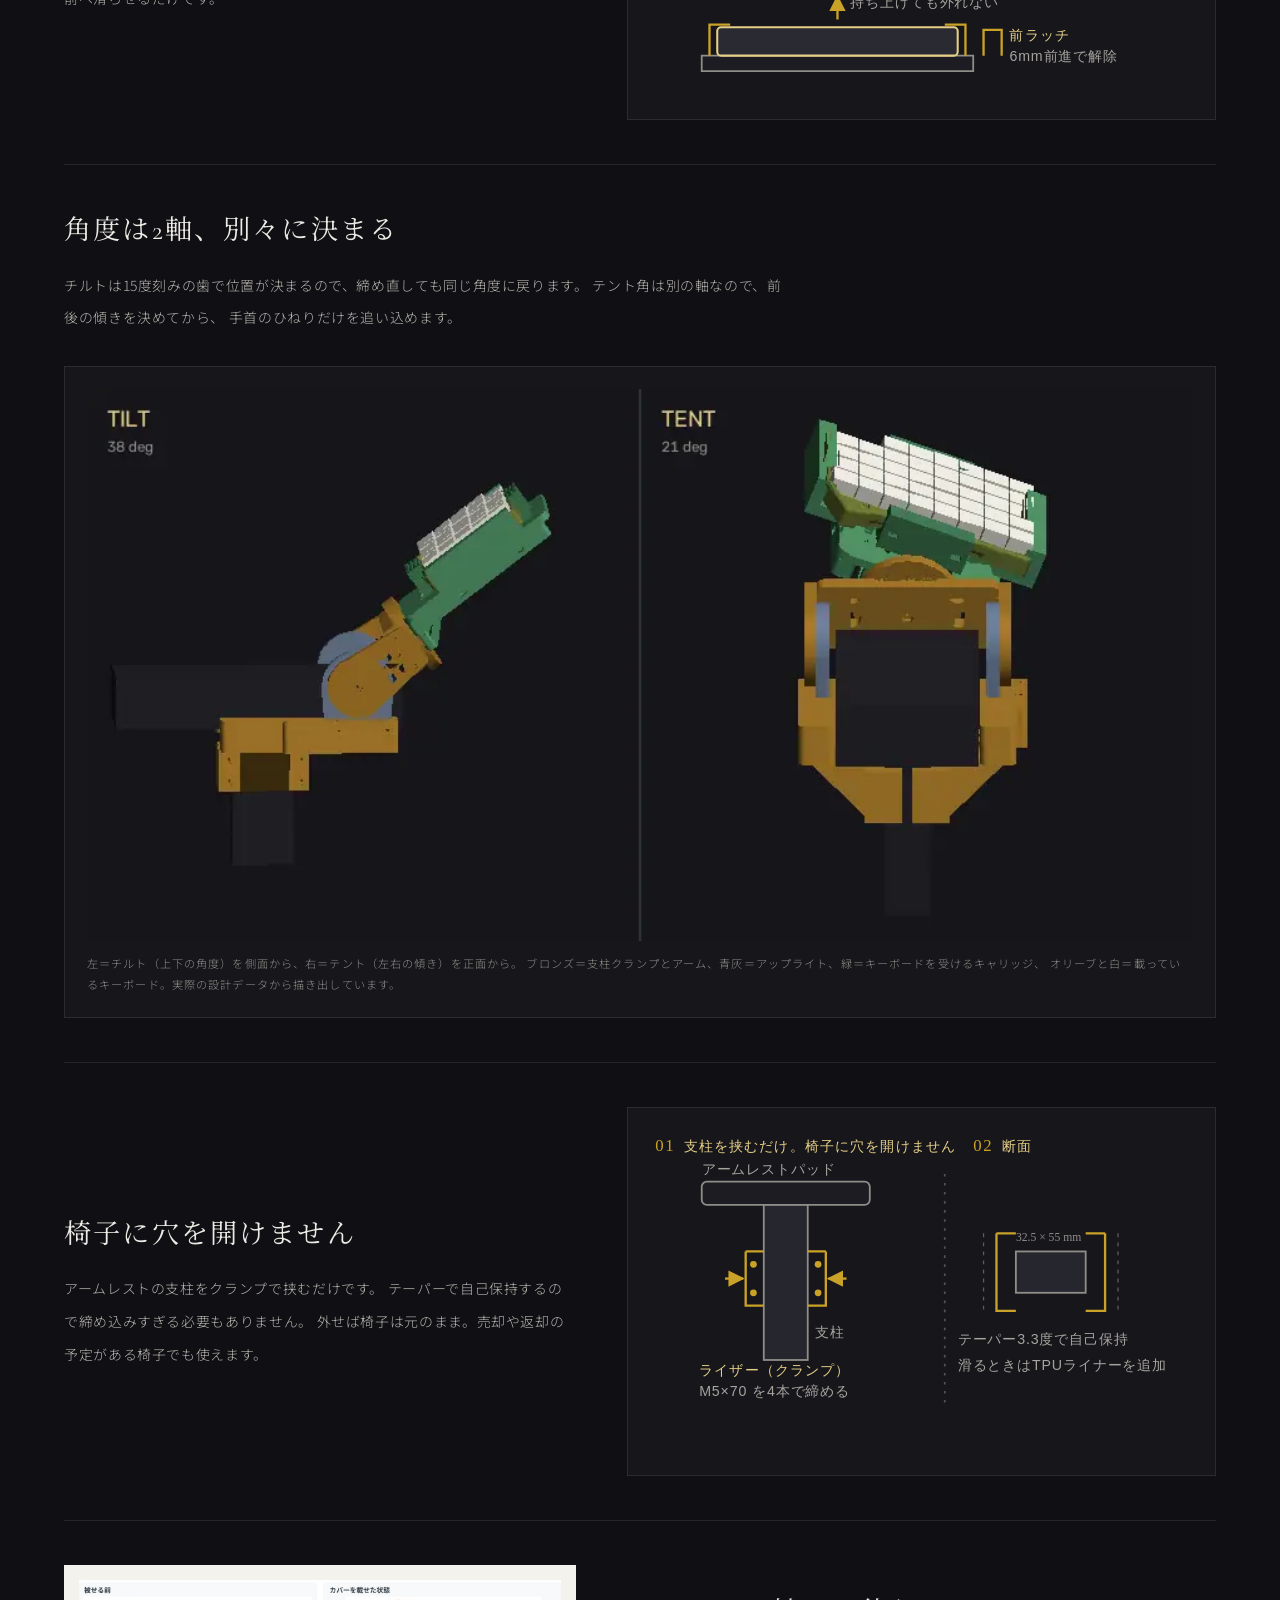
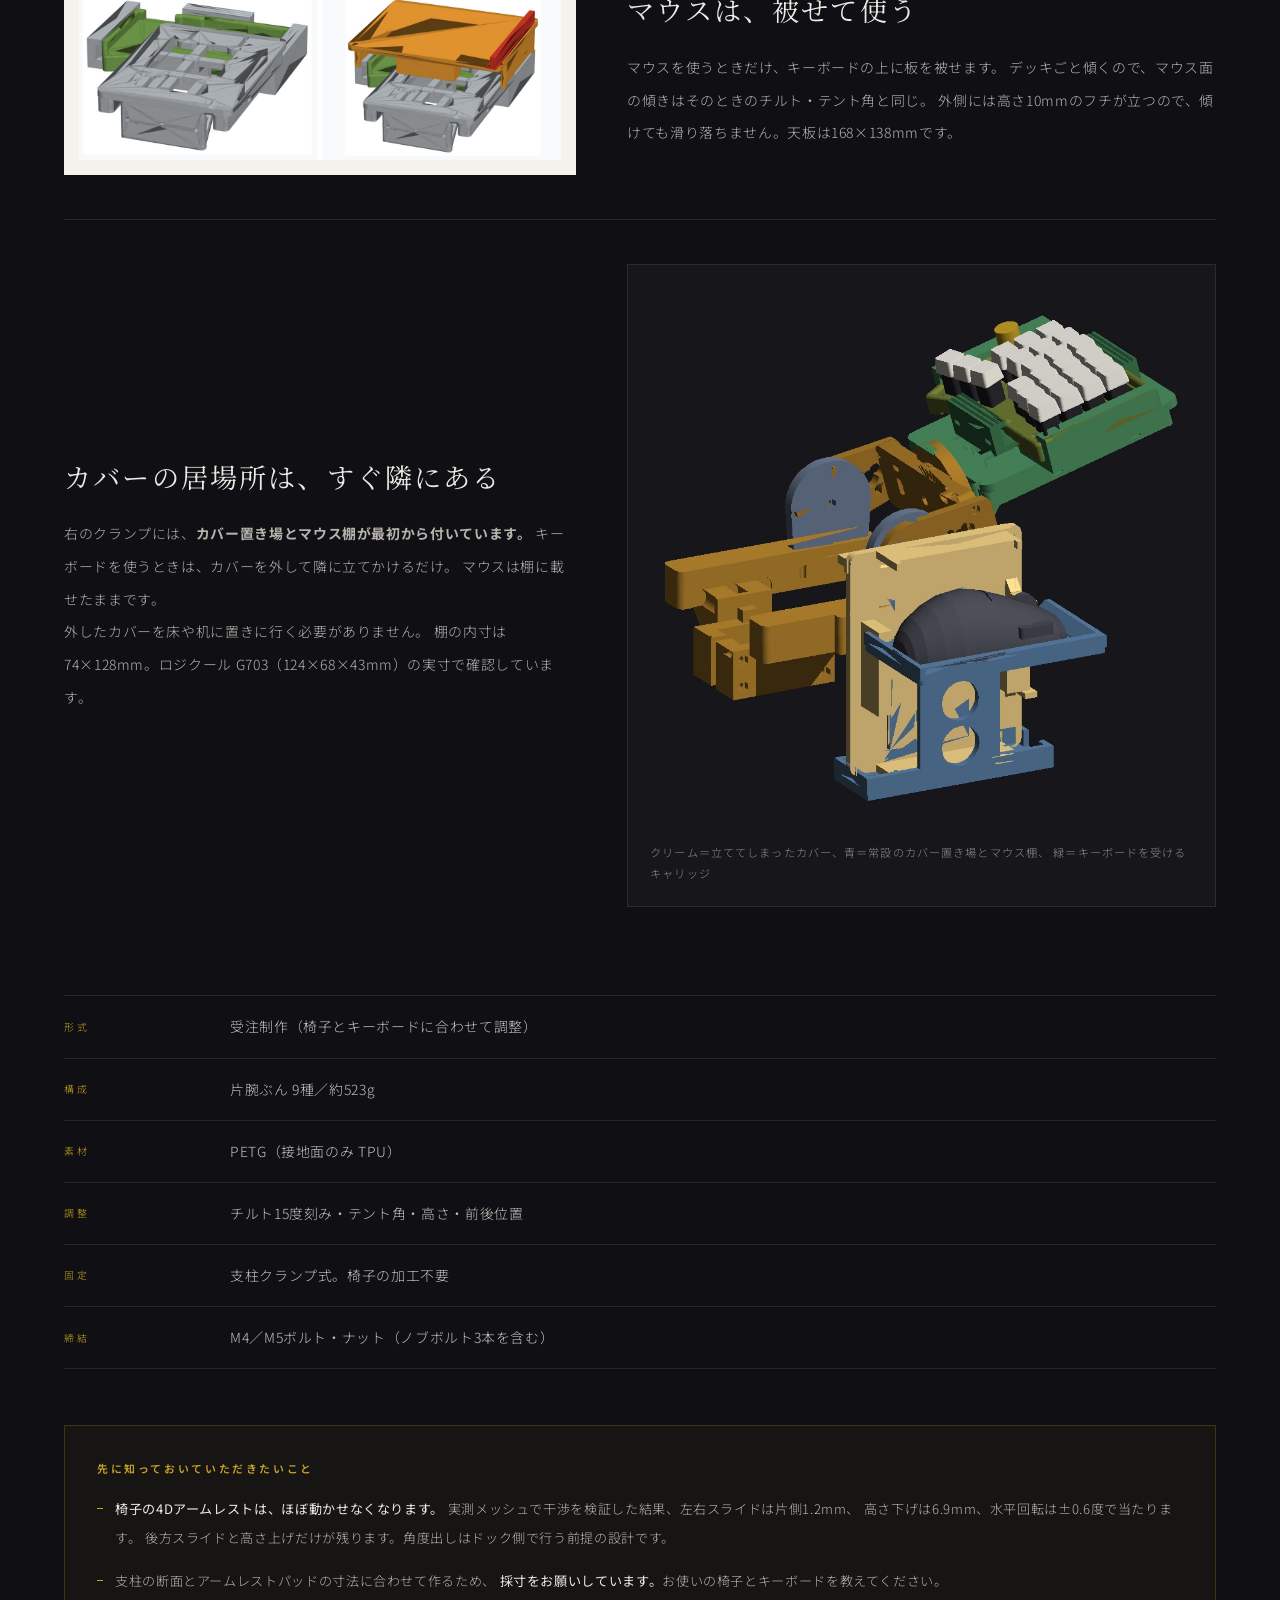
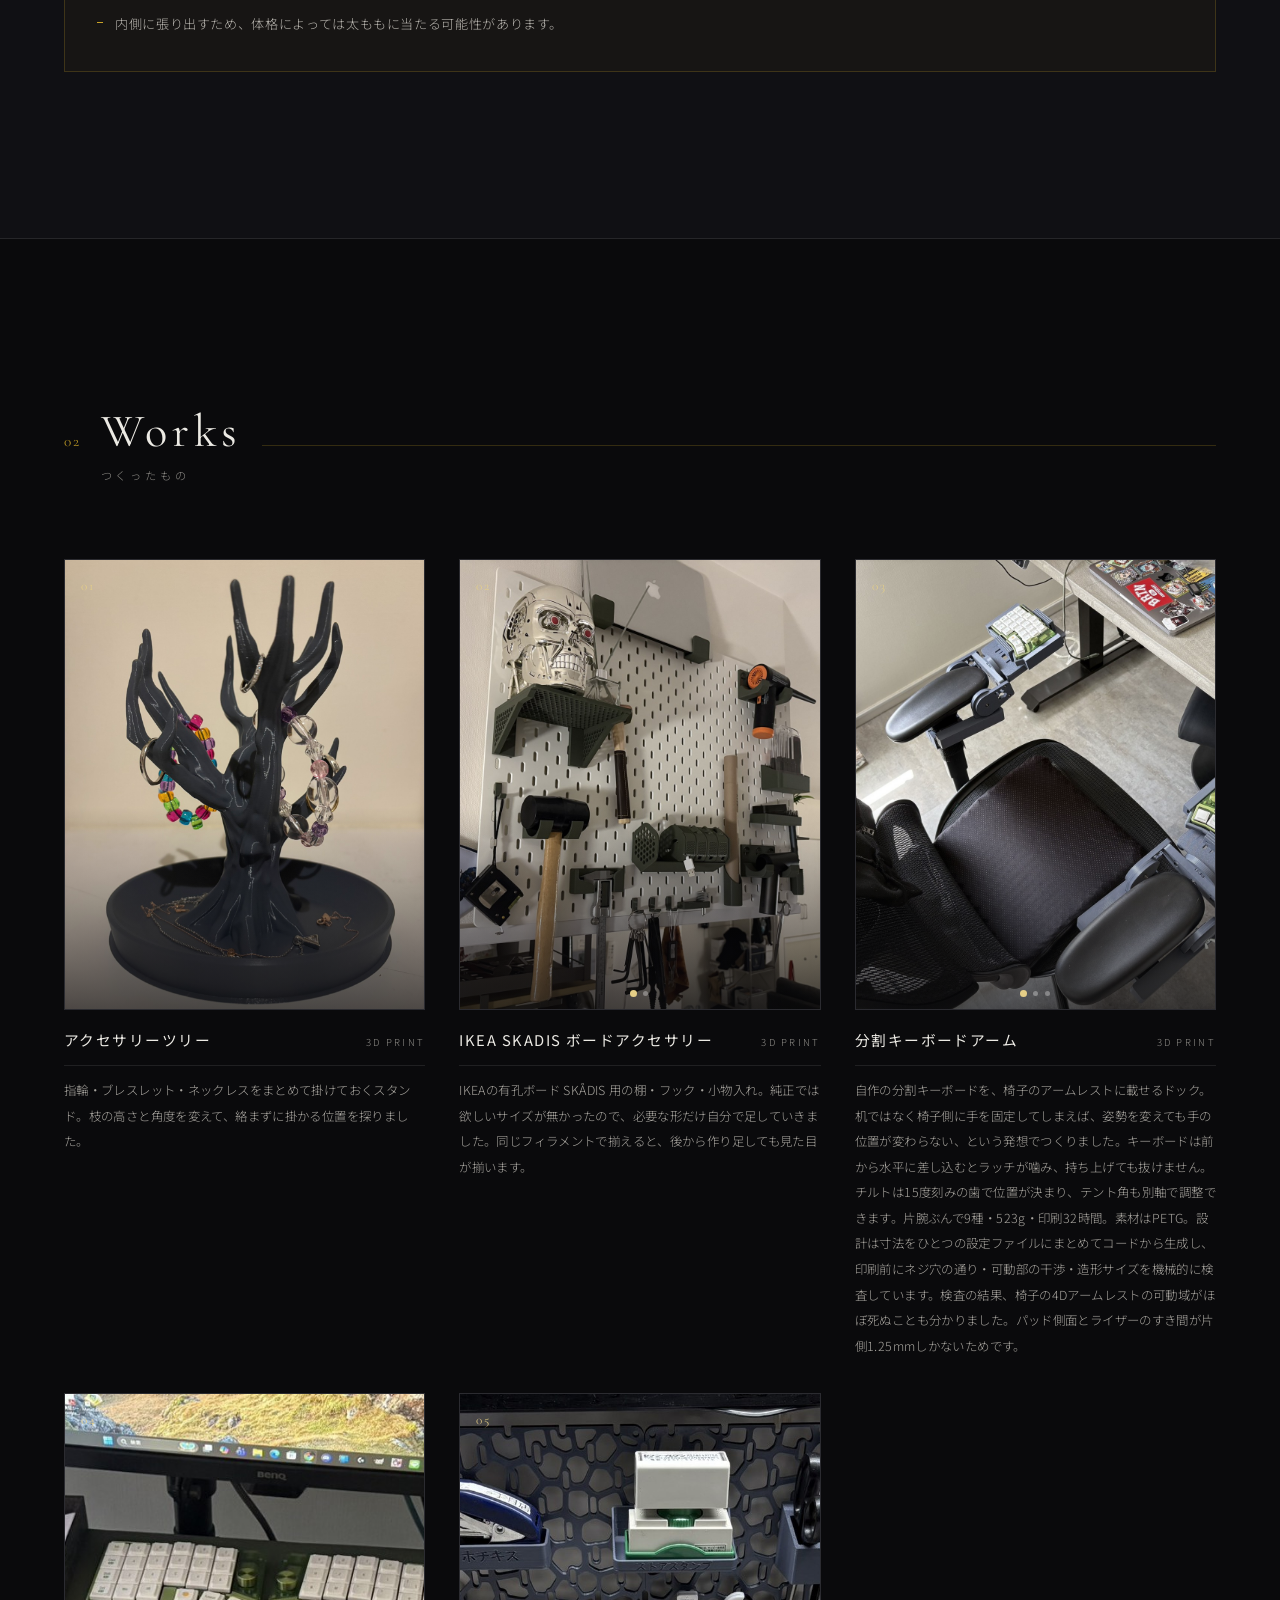
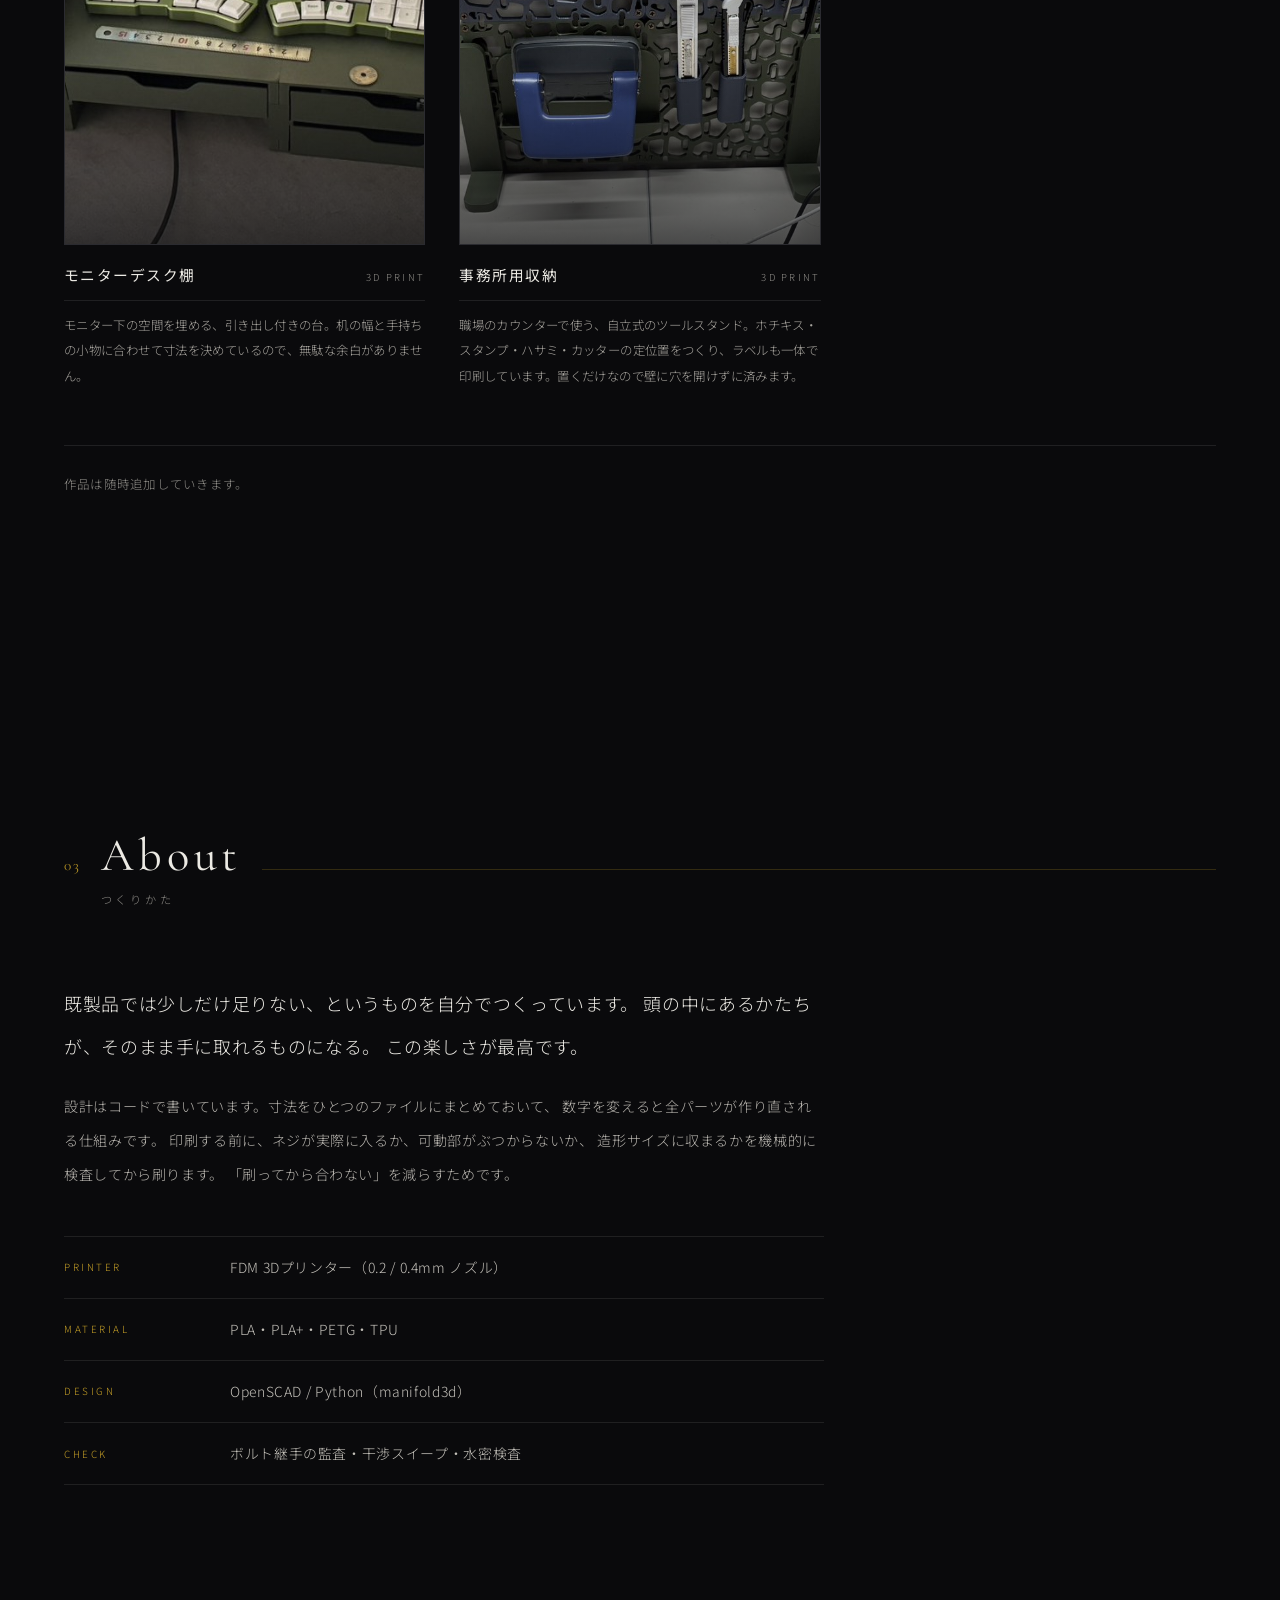
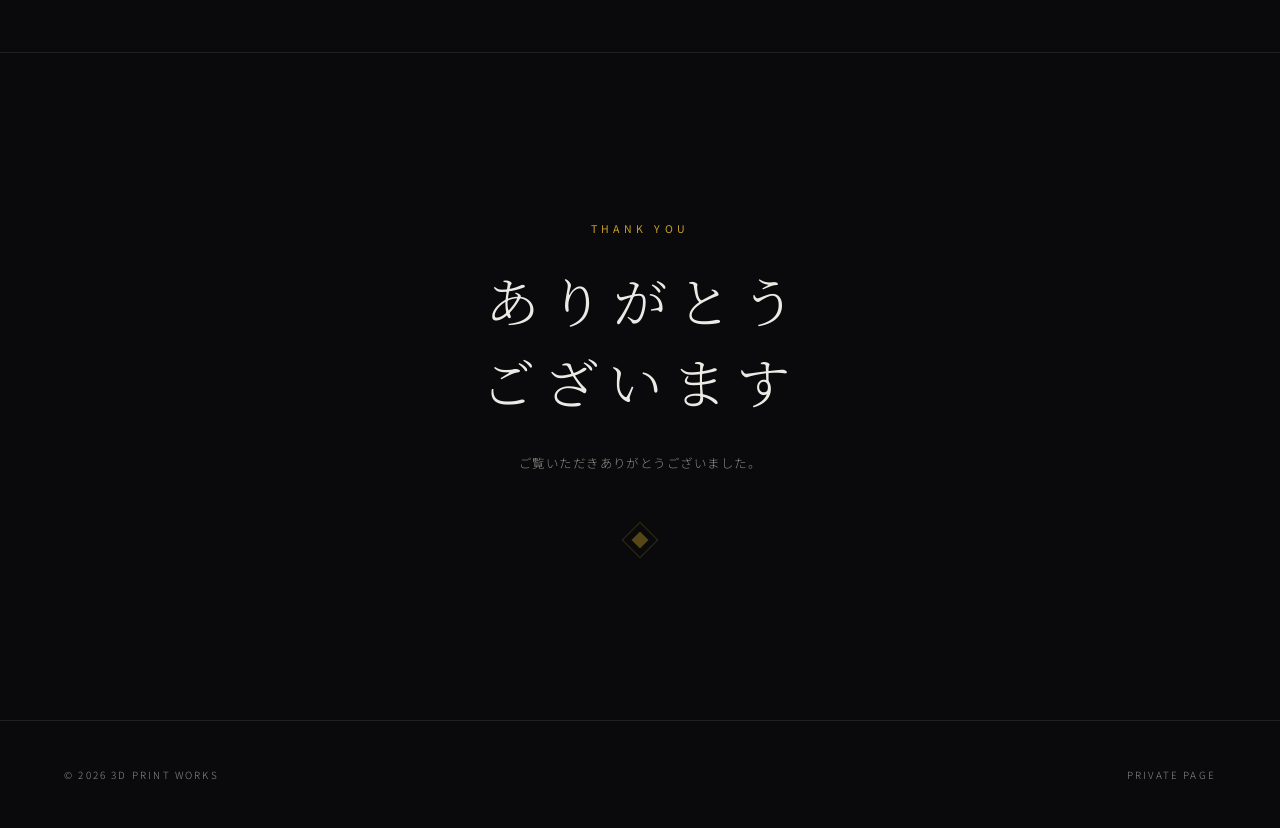
==== commit 8139a350: "Add files via upload" ====
--- a/DY55SY6J/index.html
+++ b/DY55SY6J/index.html
@@ -182,17 +182,23 @@
 
     <div class="feat rise">
       <div class="feat-txt">
-        <h3>外したカバーは、マウス置き場になる</h3>
-        <p>
-          使わないカバーは、右のクランプに付けたホルダーへ立てて収めます。
-          そしてその上が棚になっていて、<strong>マウスをそのまま置けます。</strong>
-          カバーを外す・被せるという動作の中に、マウスの定位置が組み込まれている、
-          という考え方です。
+        <h3>カバーの居場所は、すぐ隣にある</h3>
+        <p>
+          右のクランプには、<strong>カバー置き場とマウス棚が最初から付いています。</strong>
+          キーボードを使うときは、カバーを外して隣に立てかけるだけ。
+          マウスは棚に載せたままです。
+        </p>
+        <p>
+          外したカバーを床や机に置きに行く必要がありません。
           棚の内寸は74×128mm。ロジクール G703（124×68×43mm）の実寸で確認しています。
         </p>
       </div>
       <figure class="feat-fig">
-        <img src="figures/fig-stand.svg" alt="カバー置き場とマウスホルダーの図">
+        <img src="figures/fig-stored.jpg" alt="カバーを立ててしまい、マウスを棚に載せた状態" loading="lazy">
+        <figcaption>
+          クリーム＝立ててしまったカバー、青＝常設のカバー置き場とマウス棚、
+          緑＝キーボードを受けるキャリッジ
+        </figcaption>
       </figure>
     </div>
 
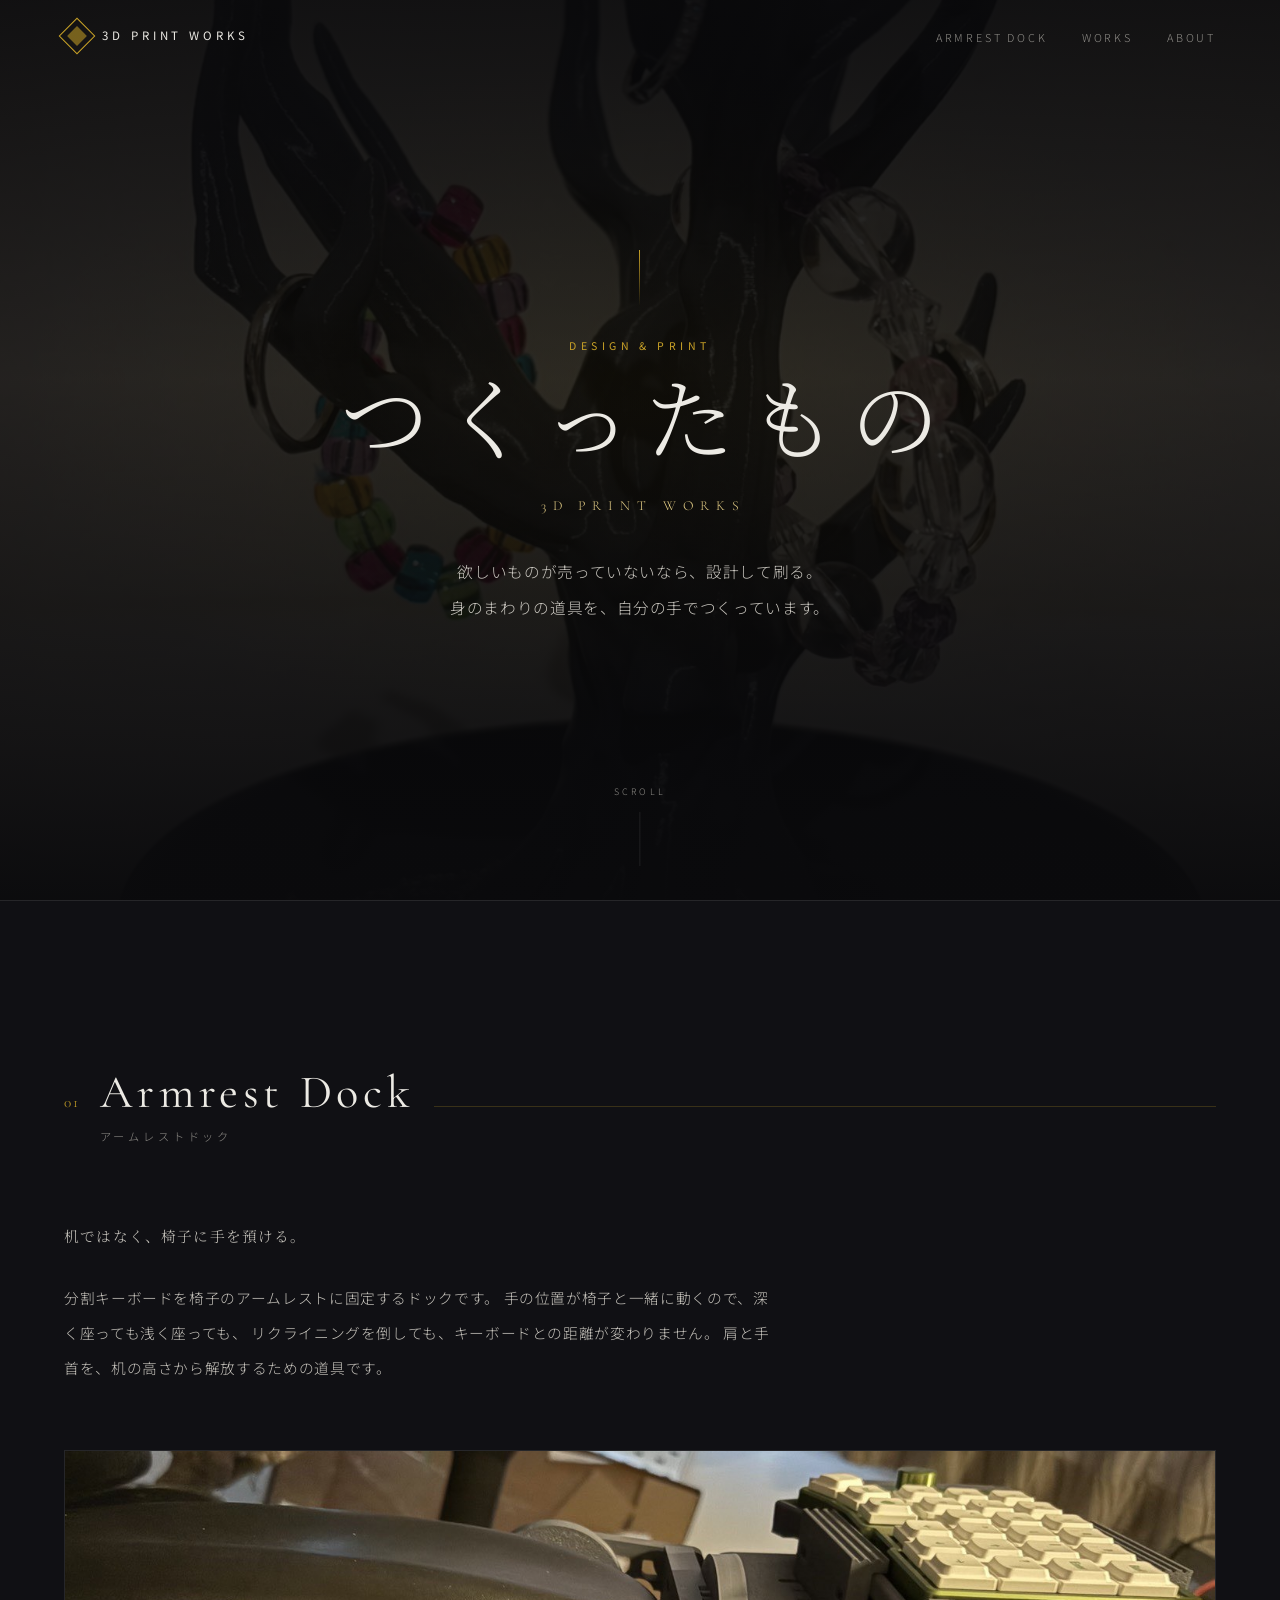
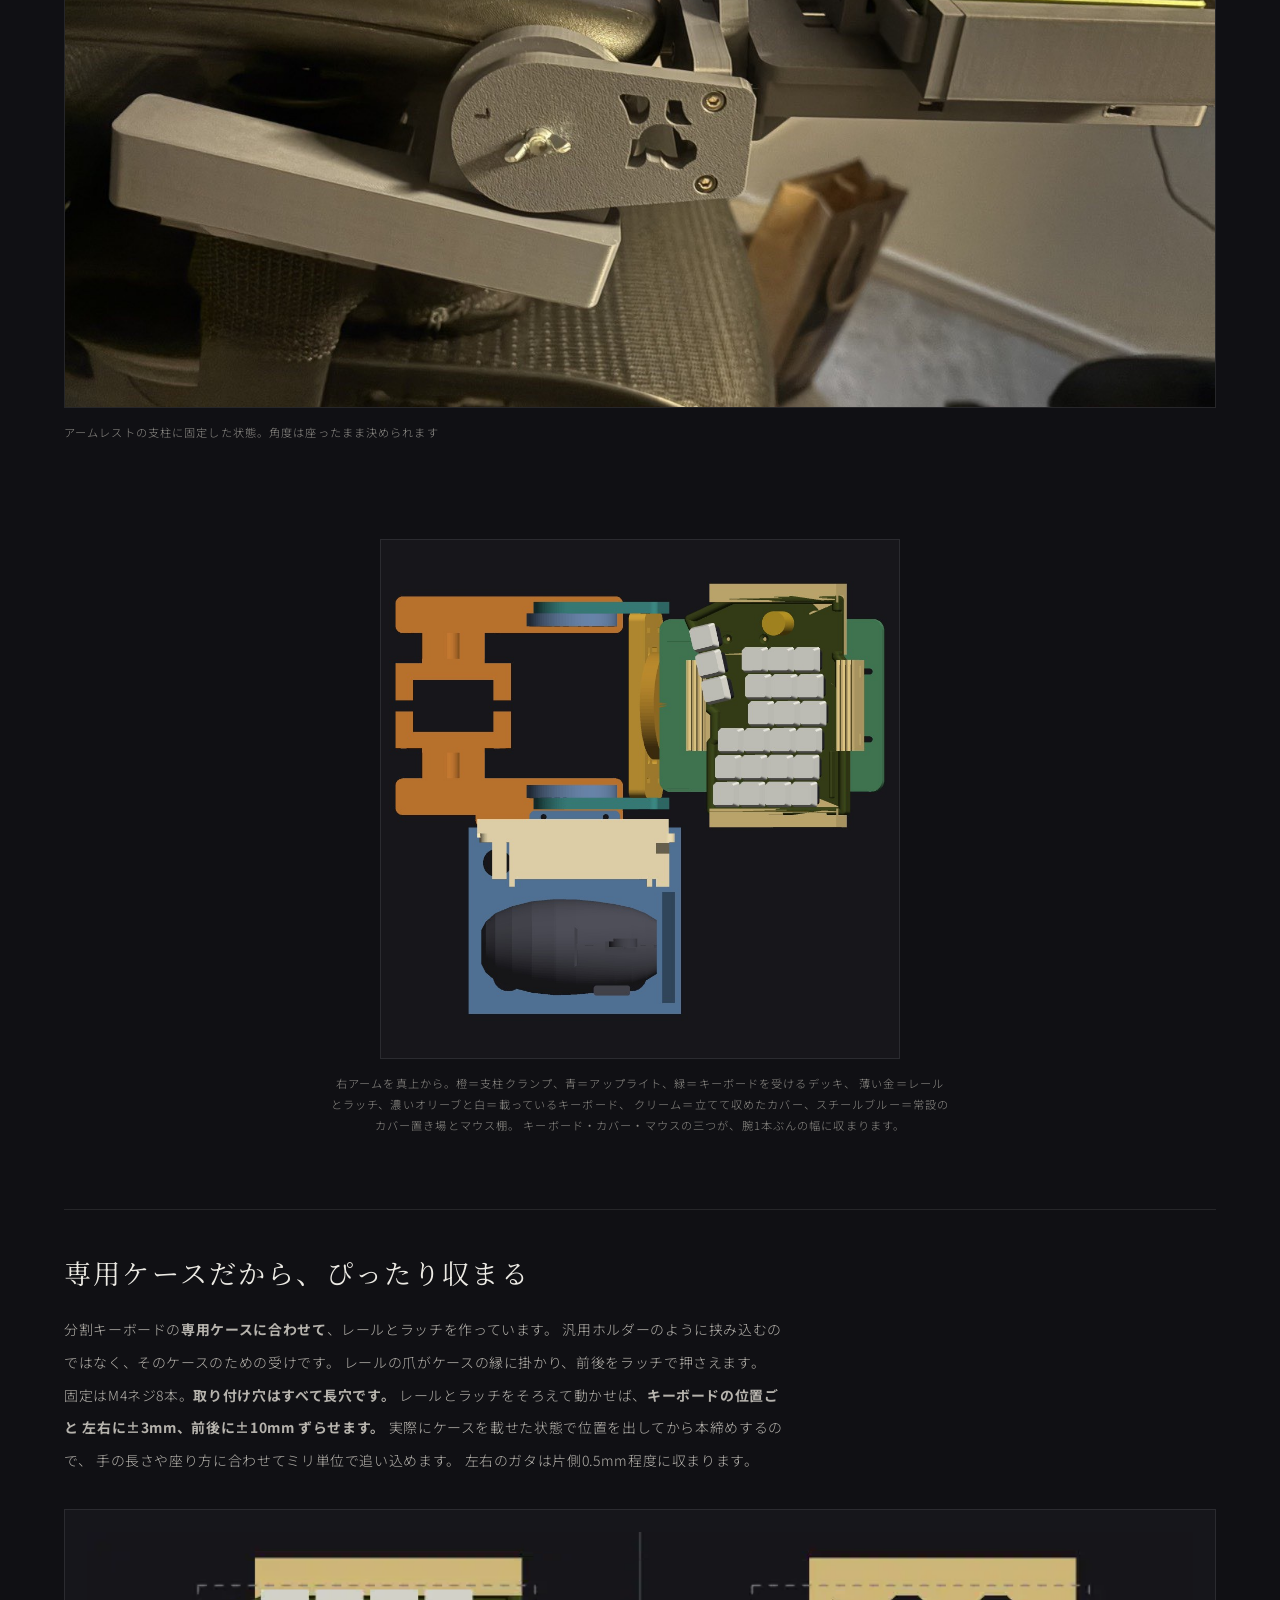
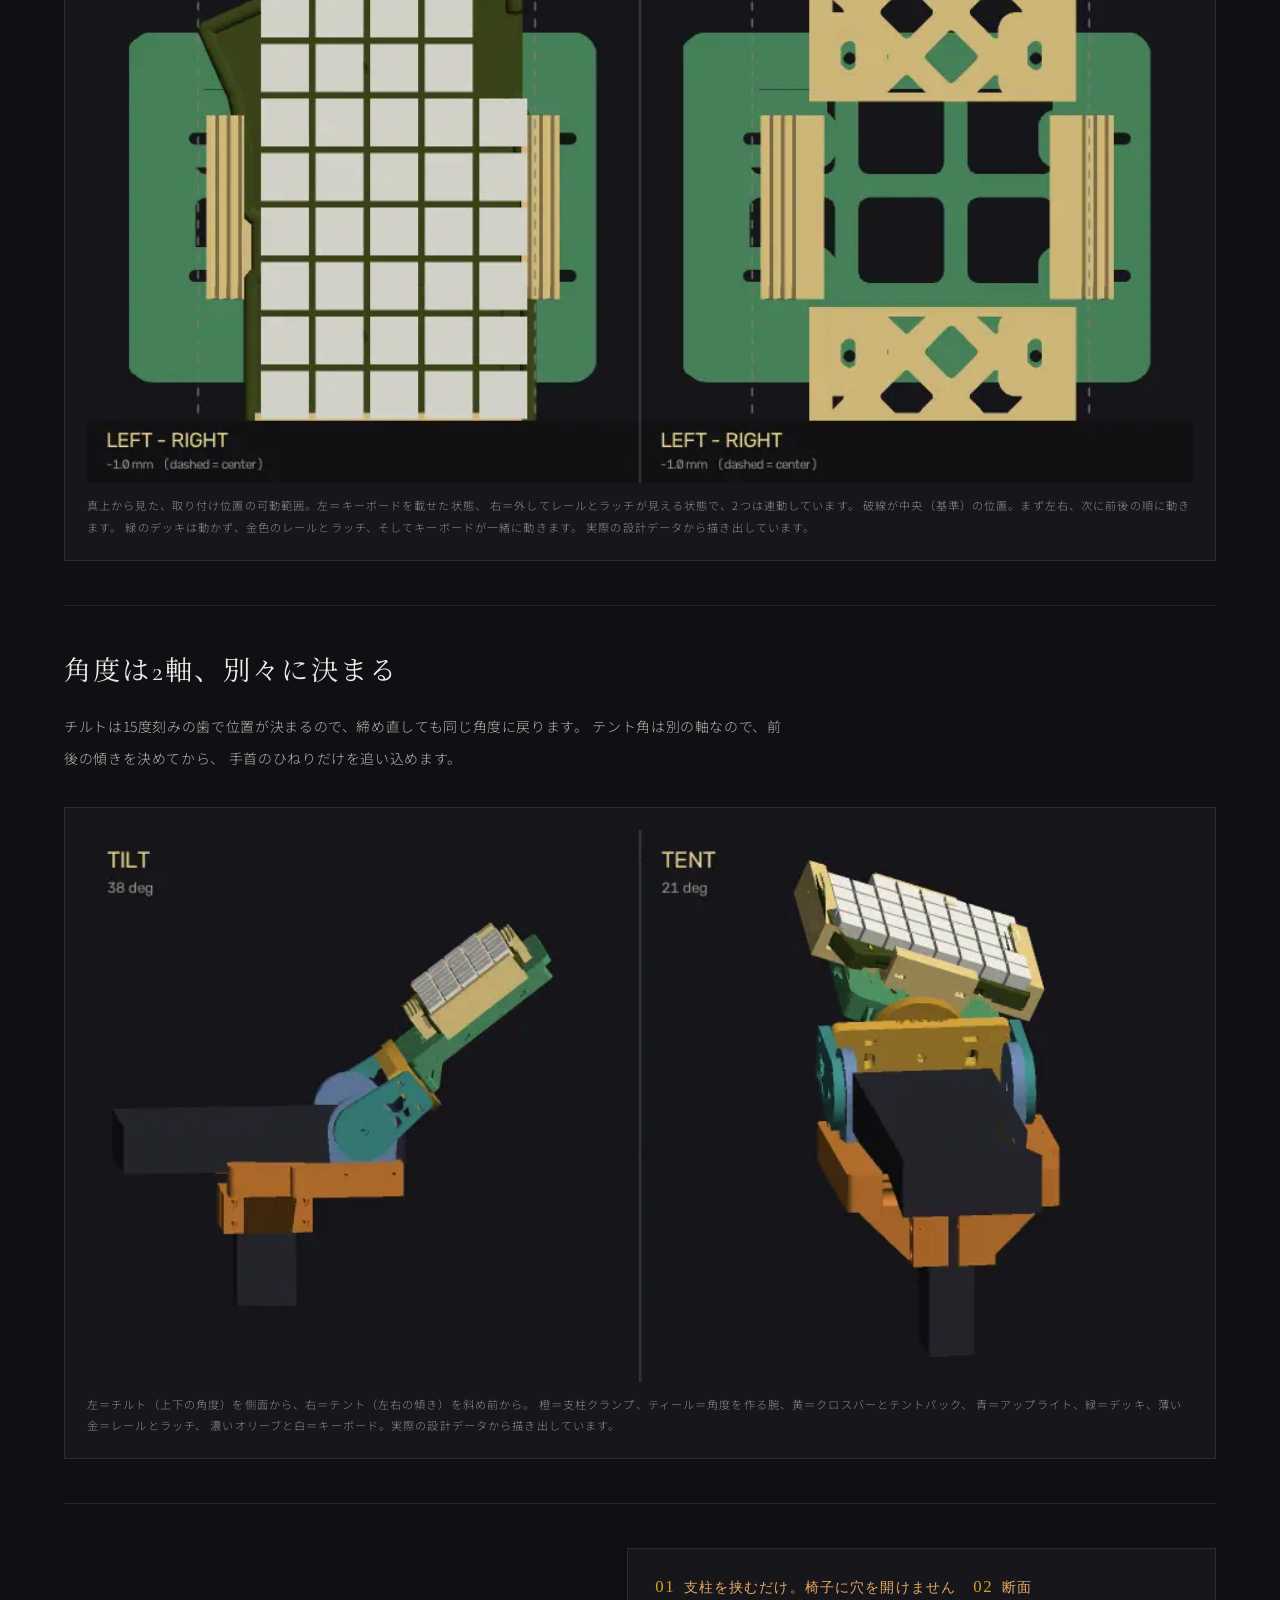
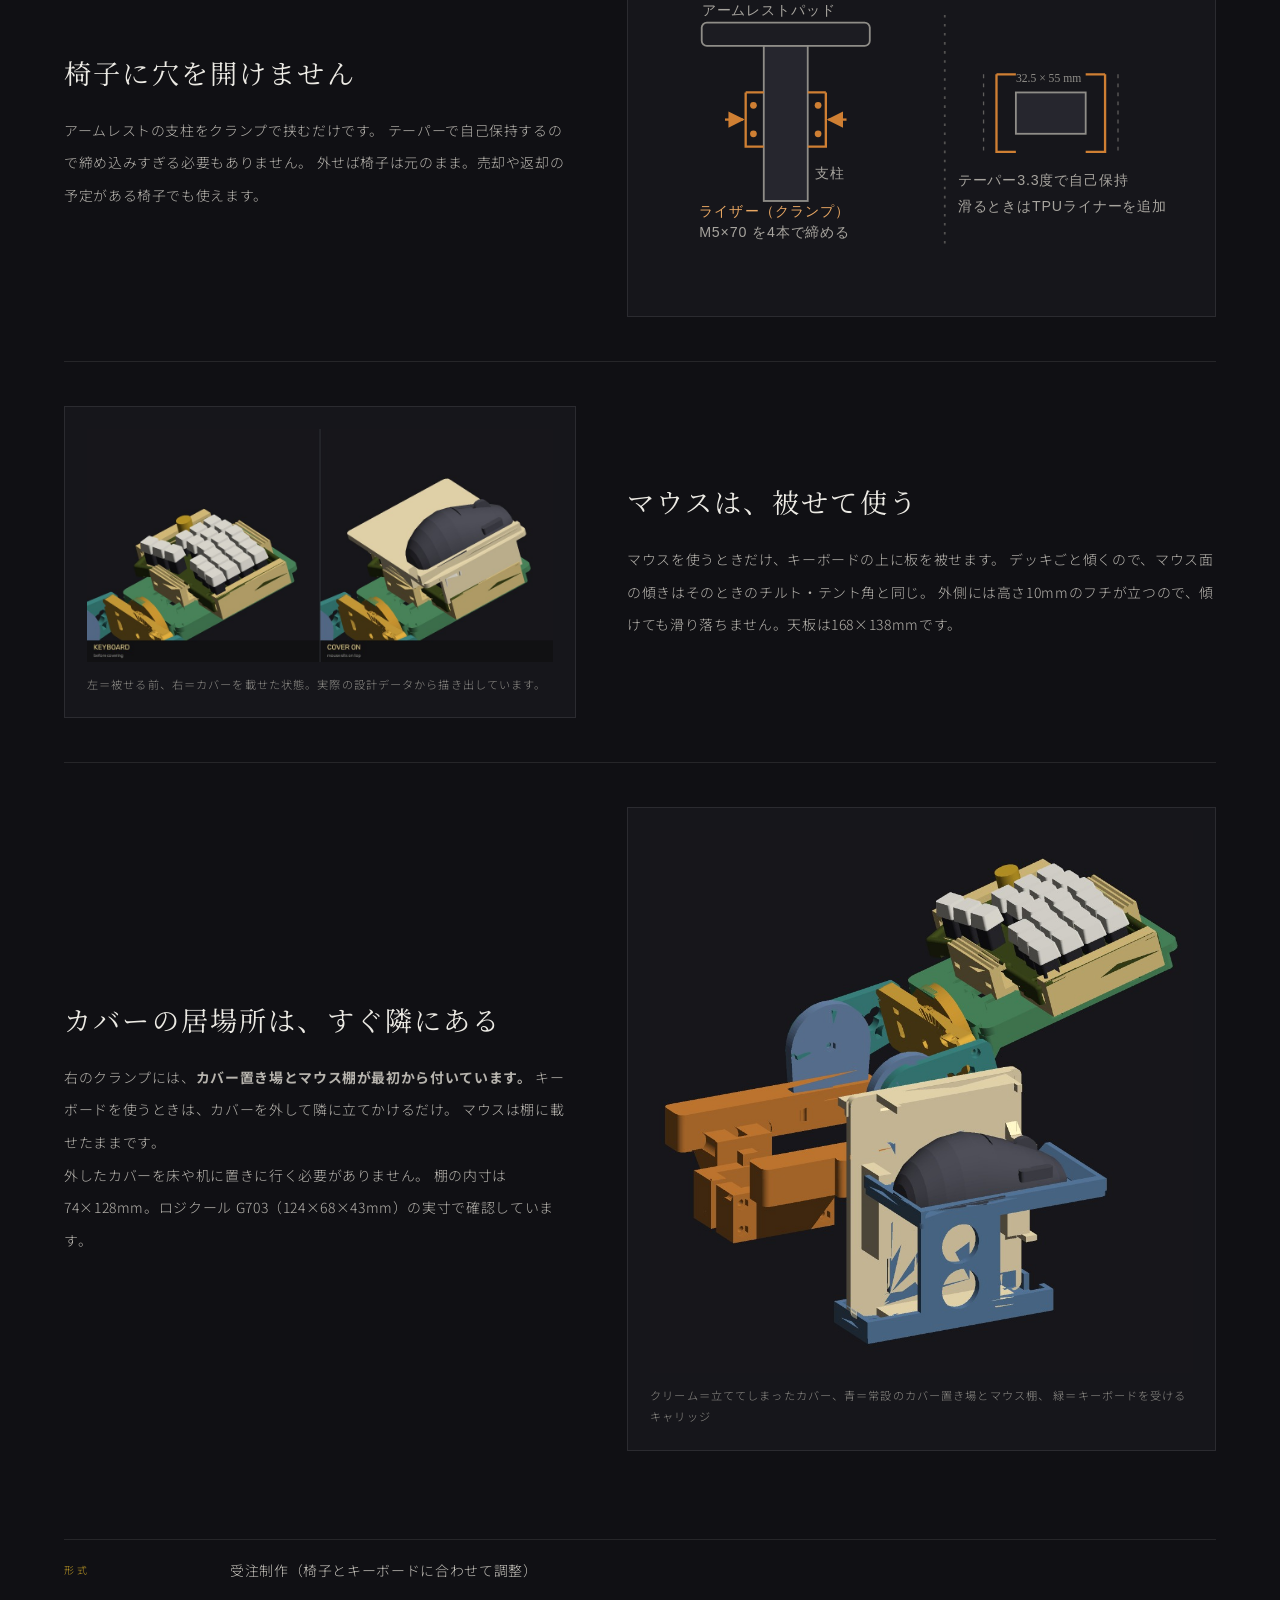
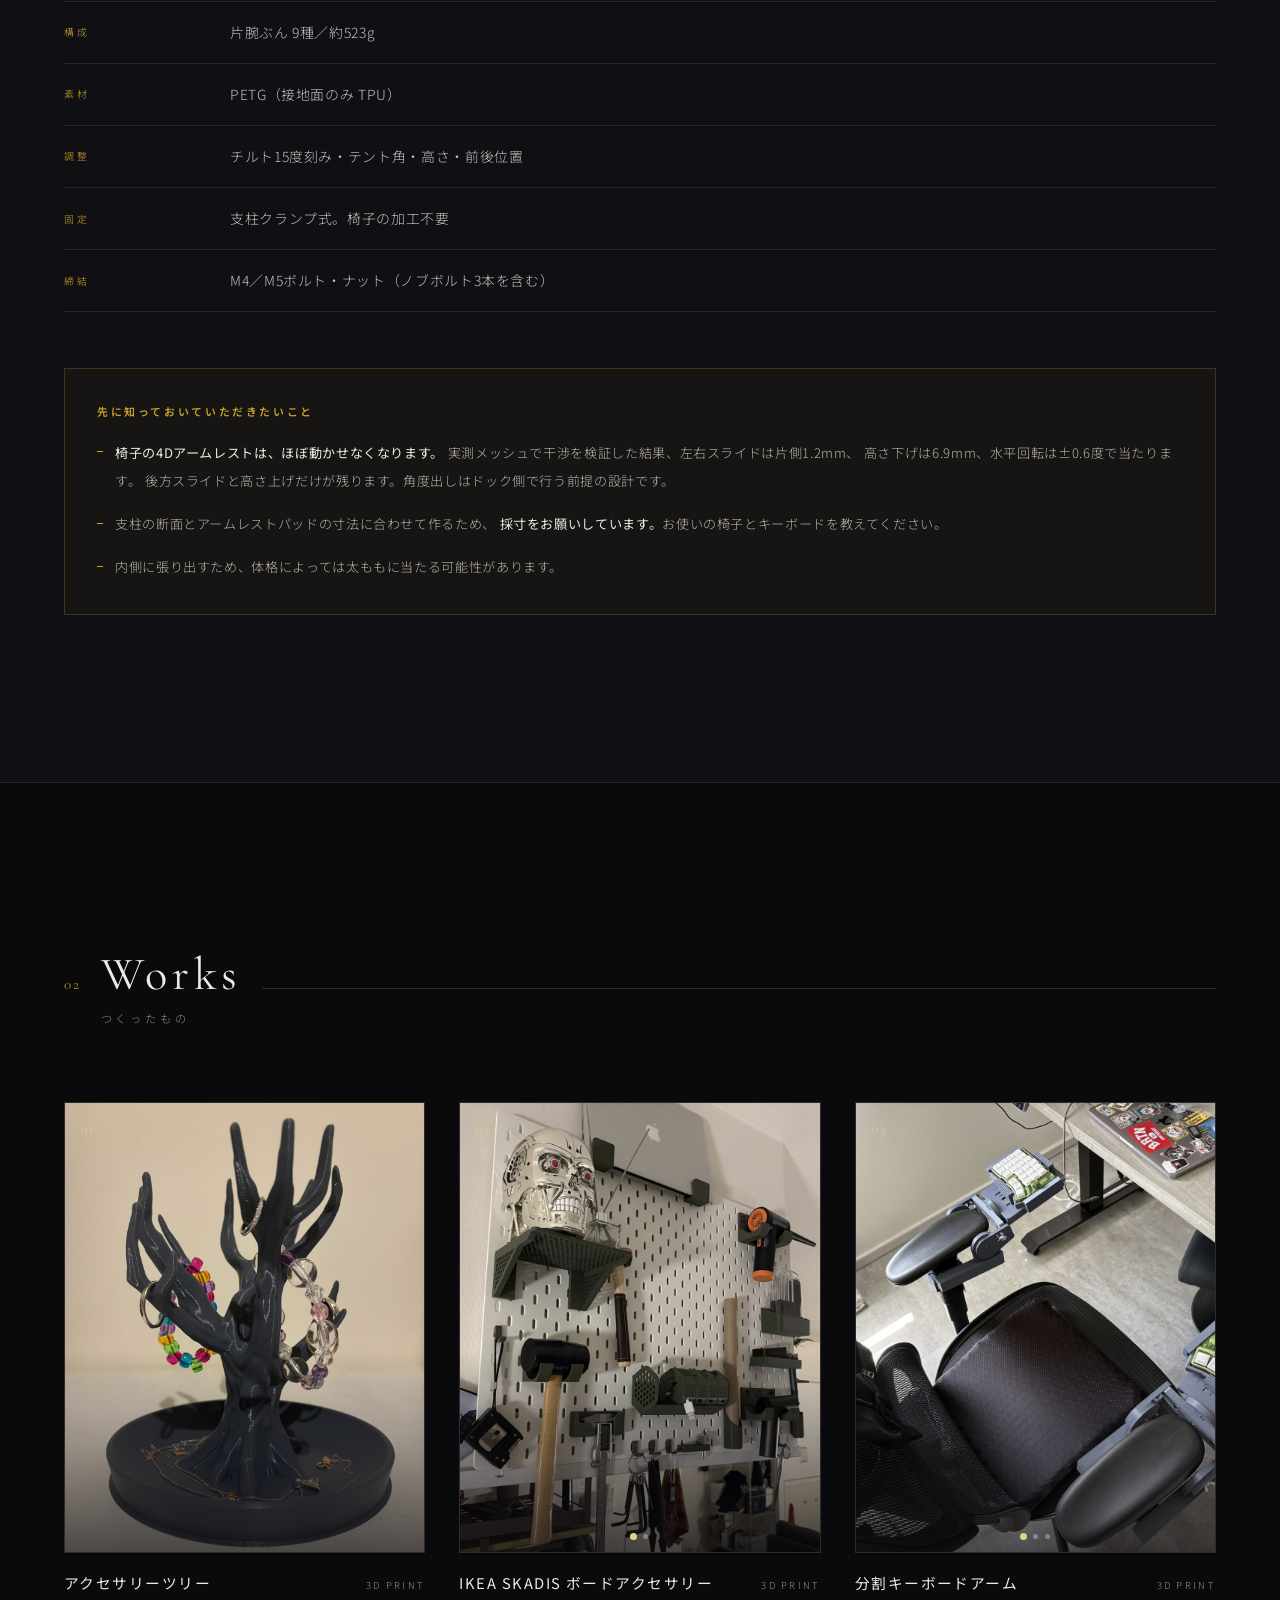
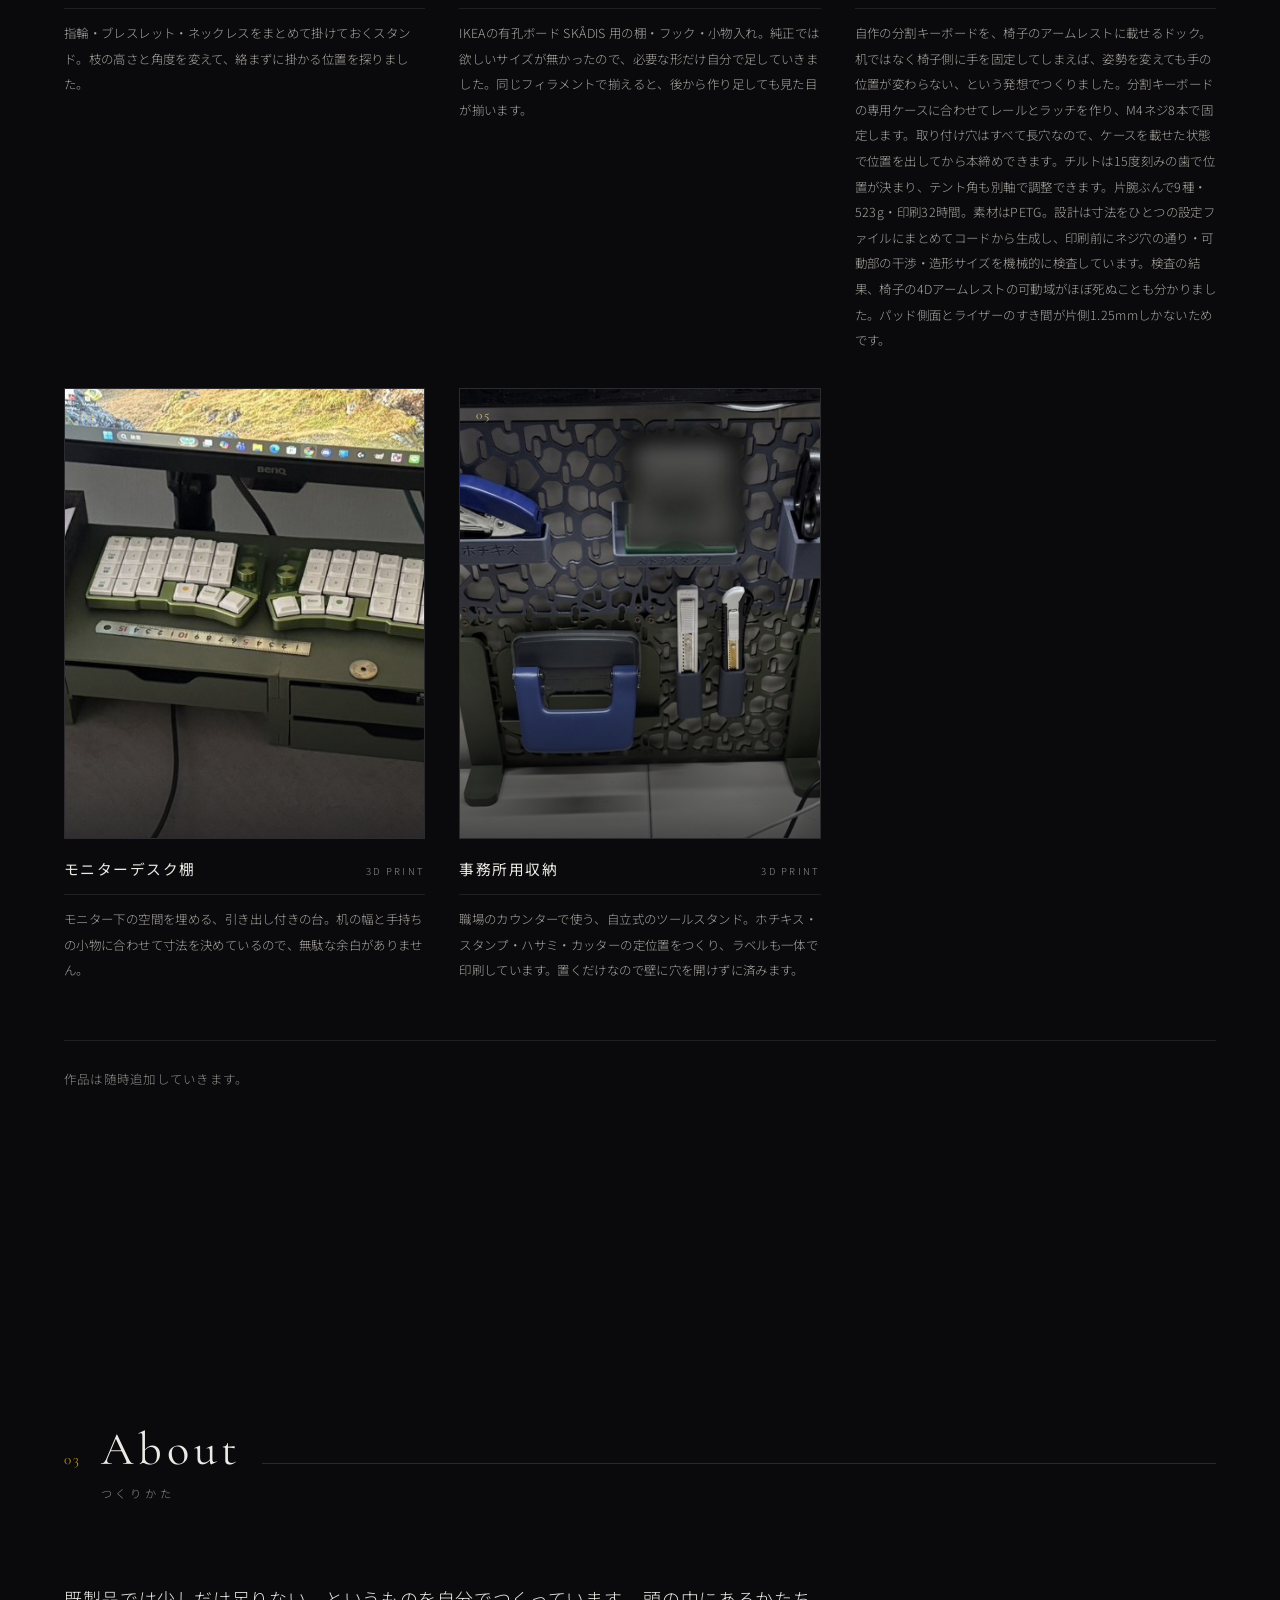
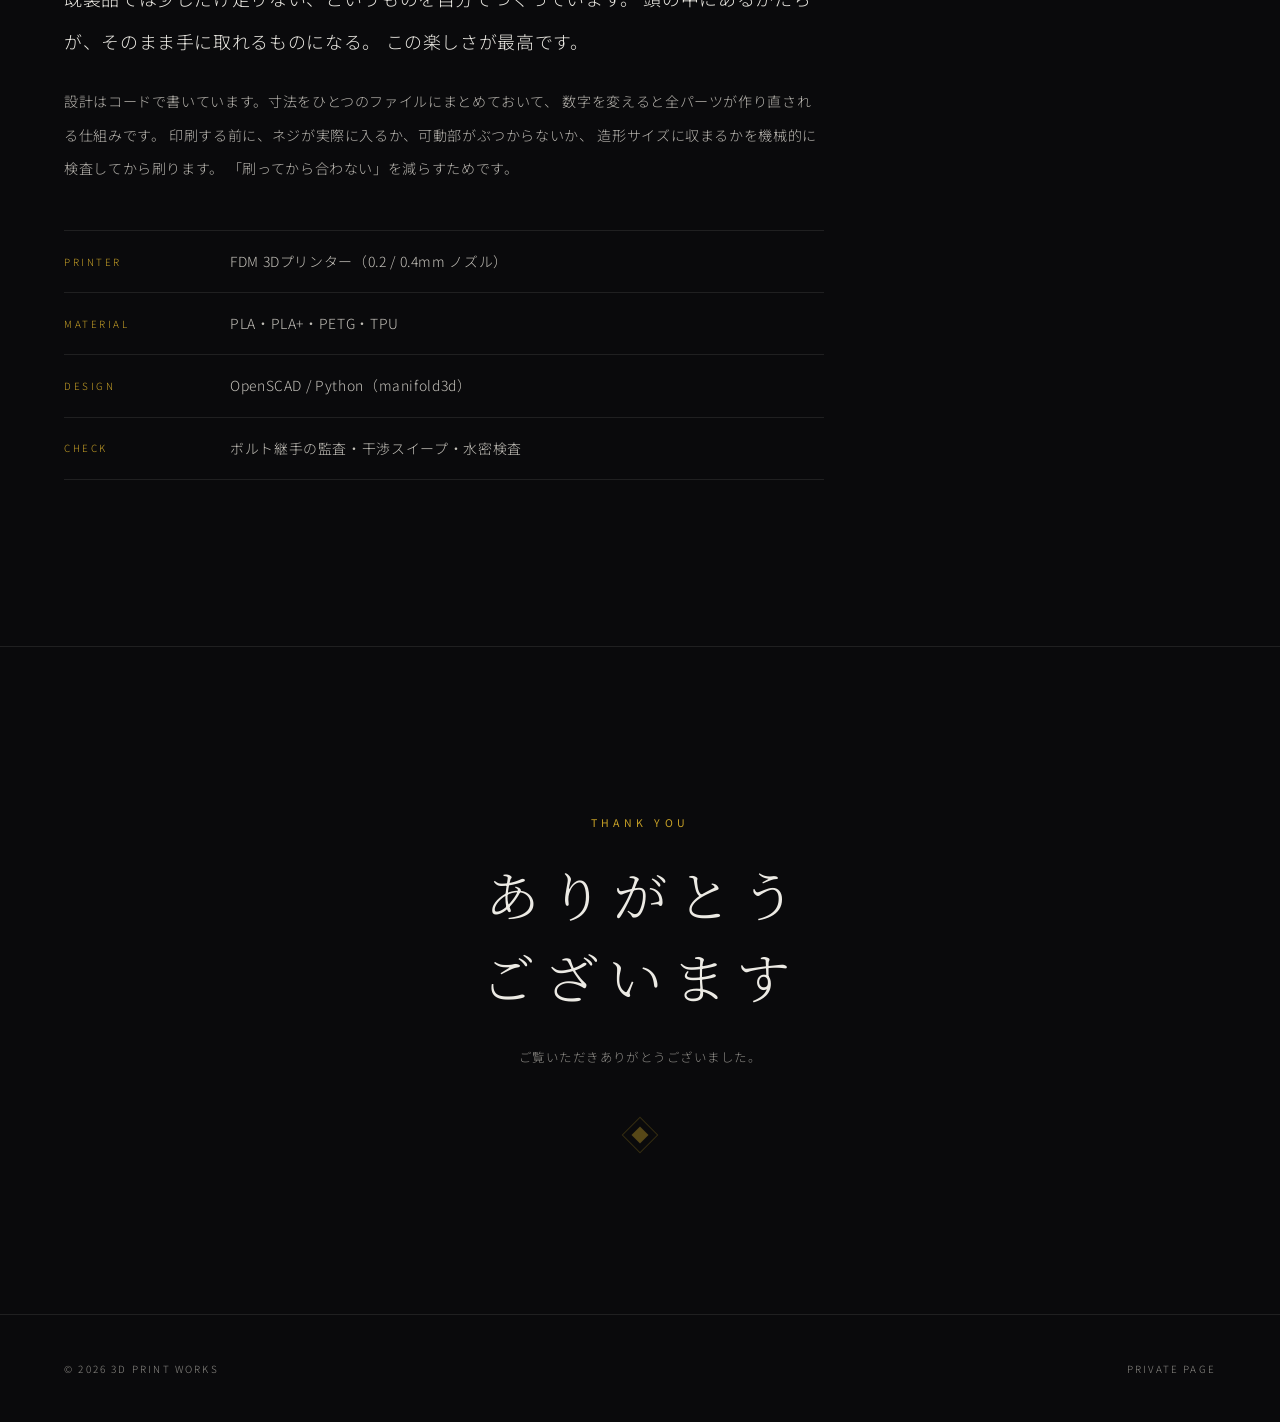
==== commit 26ab9155: "Add files via upload" ====
--- a/DY55SY6J/index.html
+++ b/DY55SY6J/index.html
@@ -116,23 +116,41 @@
     <figure class="dock-overview rise">
       <img src="figures/fig-overview.jpg" alt="右アーム全体図。真上から見たところ" loading="lazy">
       <figcaption>
-        右アームを真上から。緑＝キーボードを受けるキャリッジ、灰＝アームとアップライト、
-        橙＝立てて収めたカバー、青＝カバー置き場とマウス棚。
+        右アームを真上から。橙＝支柱クランプ、青＝アップライト、緑＝キーボードを受けるデッキ、
+        薄い金＝レールとラッチ、濃いオリーブと白＝載っているキーボード、
+        クリーム＝立てて収めたカバー、スチールブルー＝常設のカバー置き場とマウス棚。
         キーボード・カバー・マウスの三つが、腕1本ぶんの幅に収まります。
       </figcaption>
     </figure>
 
     <!-- ▼ 機能の説明 -->
-    <div class="feat rise">
-      <div class="feat-txt">
-        <h3>置くのではなく、噛ませる</h3>
-        <p>
-          キーボードを前から水平に差し込むと、レールの爪がケースの縁に掛かり、
-          前ラッチが噛みます。持ち上げても外れません。
-          外すときは前ラッチを6mm前へ滑らせるだけです。
-        </p>
-      </div>
-      <figure class="feat-fig"><img src="figures/fig-slidein.svg" alt="差し込みとラッチの図"></figure>
+    <div class="feat wide rise">
+      <div class="feat-txt">
+        <h3>専用ケースだから、ぴったり収まる</h3>
+        <p>
+          分割キーボードの<strong>専用ケースに合わせて</strong>、レールとラッチを作っています。
+          汎用ホルダーのように挟み込むのではなく、そのケースのための受けです。
+          レールの爪がケースの縁に掛かり、前後をラッチで押さえます。
+        </p>
+        <p>
+          固定はM4ネジ8本。<strong>取り付け穴はすべて長穴です。</strong>
+          レールとラッチをそろえて動かせば、<strong>キーボードの位置ごと
+          左右に±3mm、前後に±10mm ずらせます。</strong>
+          実際にケースを載せた状態で位置を出してから本締めするので、
+          手の長さや座り方に合わせてミリ単位で追い込めます。
+          左右のガタは片側0.5mm程度に収まります。
+        </p>
+      </div>
+      <figure class="feat-fig">
+        <img src="figures/fig-fit.webp" alt="真上から見た、レールとラッチが長穴の範囲で動く様子" loading="lazy">
+        <figcaption>
+          真上から見た、取り付け位置の可動範囲。左＝キーボードを載せた状態、
+          右＝外してレールとラッチが見える状態で、2つは連動しています。
+          破線が中央（基準）の位置。まず左右、次に前後の順に動きます。
+          緑のデッキは動かず、金色のレールとラッチ、そしてキーボードが一緒に動きます。
+          実際の設計データから描き出しています。
+        </figcaption>
+      </figure>
     </div>
 
     <div class="feat wide rise">
@@ -147,9 +165,10 @@
       <figure class="feat-fig">
         <img src="figures/fig-motion.webp" alt="チルトとテントの角度が変わる様子">
         <figcaption>
-          左＝チルト（上下の角度）を側面から、右＝テント（左右の傾き）を正面から。
-          ブロンズ＝支柱クランプとアーム、青灰＝アップライト、緑＝キーボードを受けるキャリッジ、
-          オリーブと白＝載っているキーボード。実際の設計データから描き出しています。
+          左＝チルト（上下の角度）を側面から、右＝テント（左右の傾き）を斜め前から。
+          橙＝支柱クランプ、ティール＝角度を作る腕、黄＝クロスバーとテントパック、
+          青＝アップライト、緑＝デッキ、薄い金＝レールとラッチ、
+          濃いオリーブと白＝キーボード。実際の設計データから描き出しています。
         </figcaption>
       </figure>
     </div>
@@ -175,8 +194,9 @@
           外側には高さ10mmのフチが立つので、傾けても滑り落ちません。天板は168×138mmです。
         </p>
       </div>
-      <figure class="feat-fig light">
-        <img src="figures/fig-cover.jpg" alt="キーボードに被せるマウス台の図" loading="lazy">
+      <figure class="feat-fig">
+        <img src="figures/fig-cover.jpg" alt="被せる前と、カバーを載せてマウスを置いた状態" loading="lazy">
+        <figcaption>左＝被せる前、右＝カバーを載せた状態。実際の設計データから描き出しています。</figcaption>
       </figure>
     </div>
 
--- a/DY55SY6J/style.css
+++ b/DY55SY6J/style.css
@@ -245,8 +245,7 @@
 }
 .dock-overview img{
   width:100%; max-width:520px;
-  background:#f4f2ec; padding:clamp(10px,1.6vw,20px);
-  border:1px solid var(--line-soft);
+  background:var(--bg-3); border:1px solid var(--line-soft);
 }
 .dock-overview figcaption{max-width:620px; text-align:center}
 
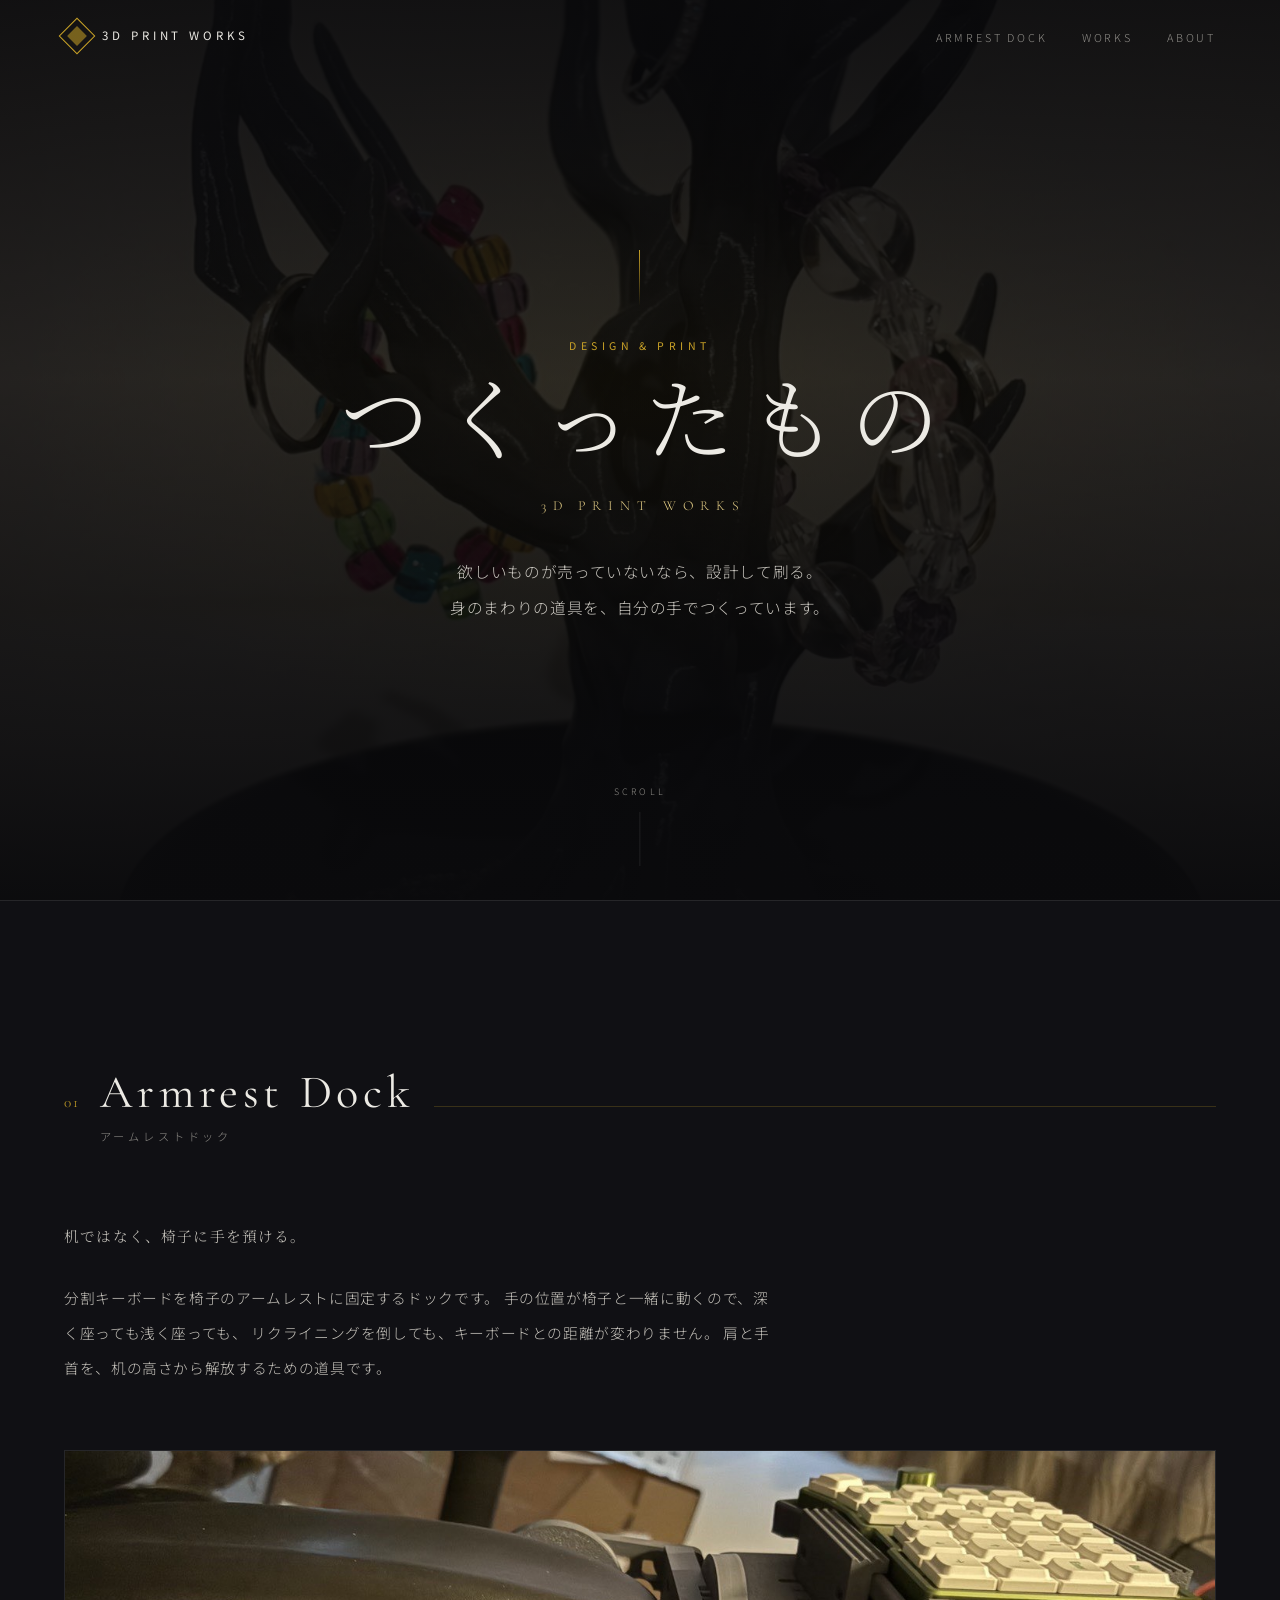
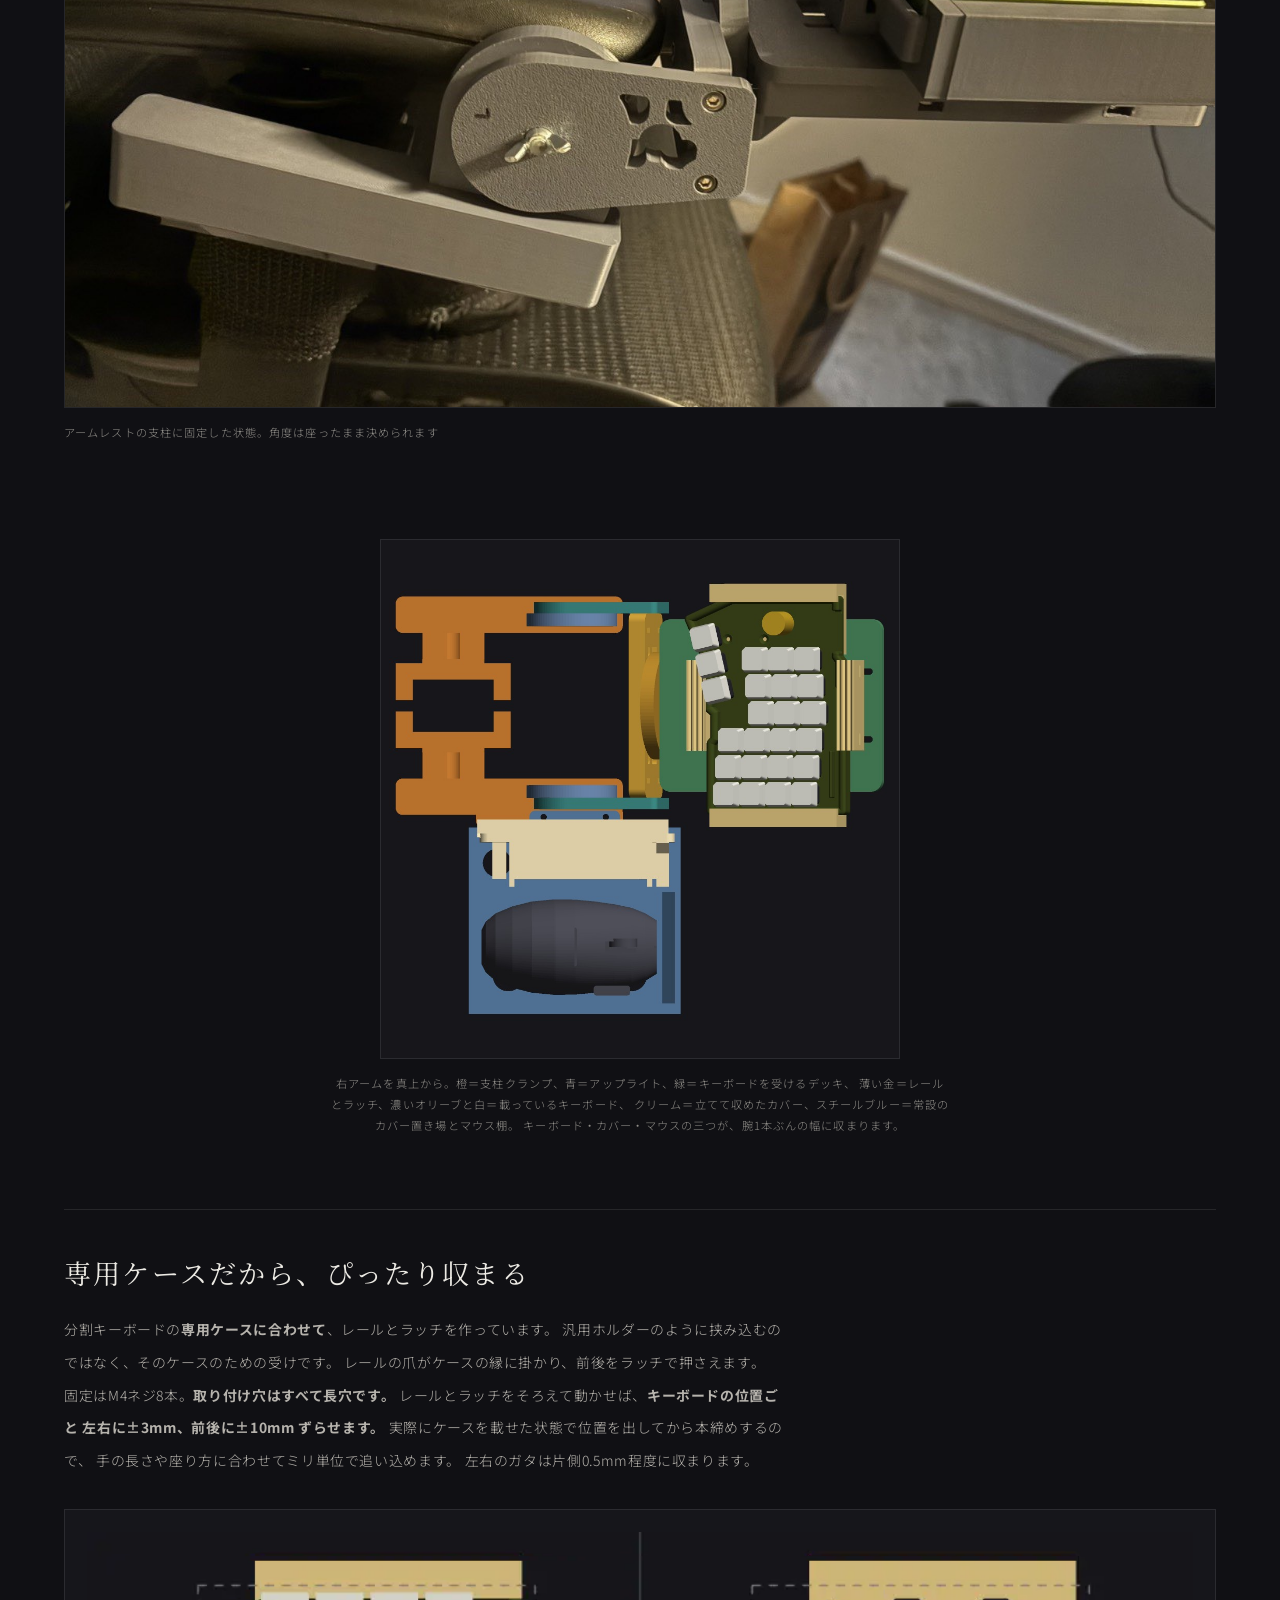
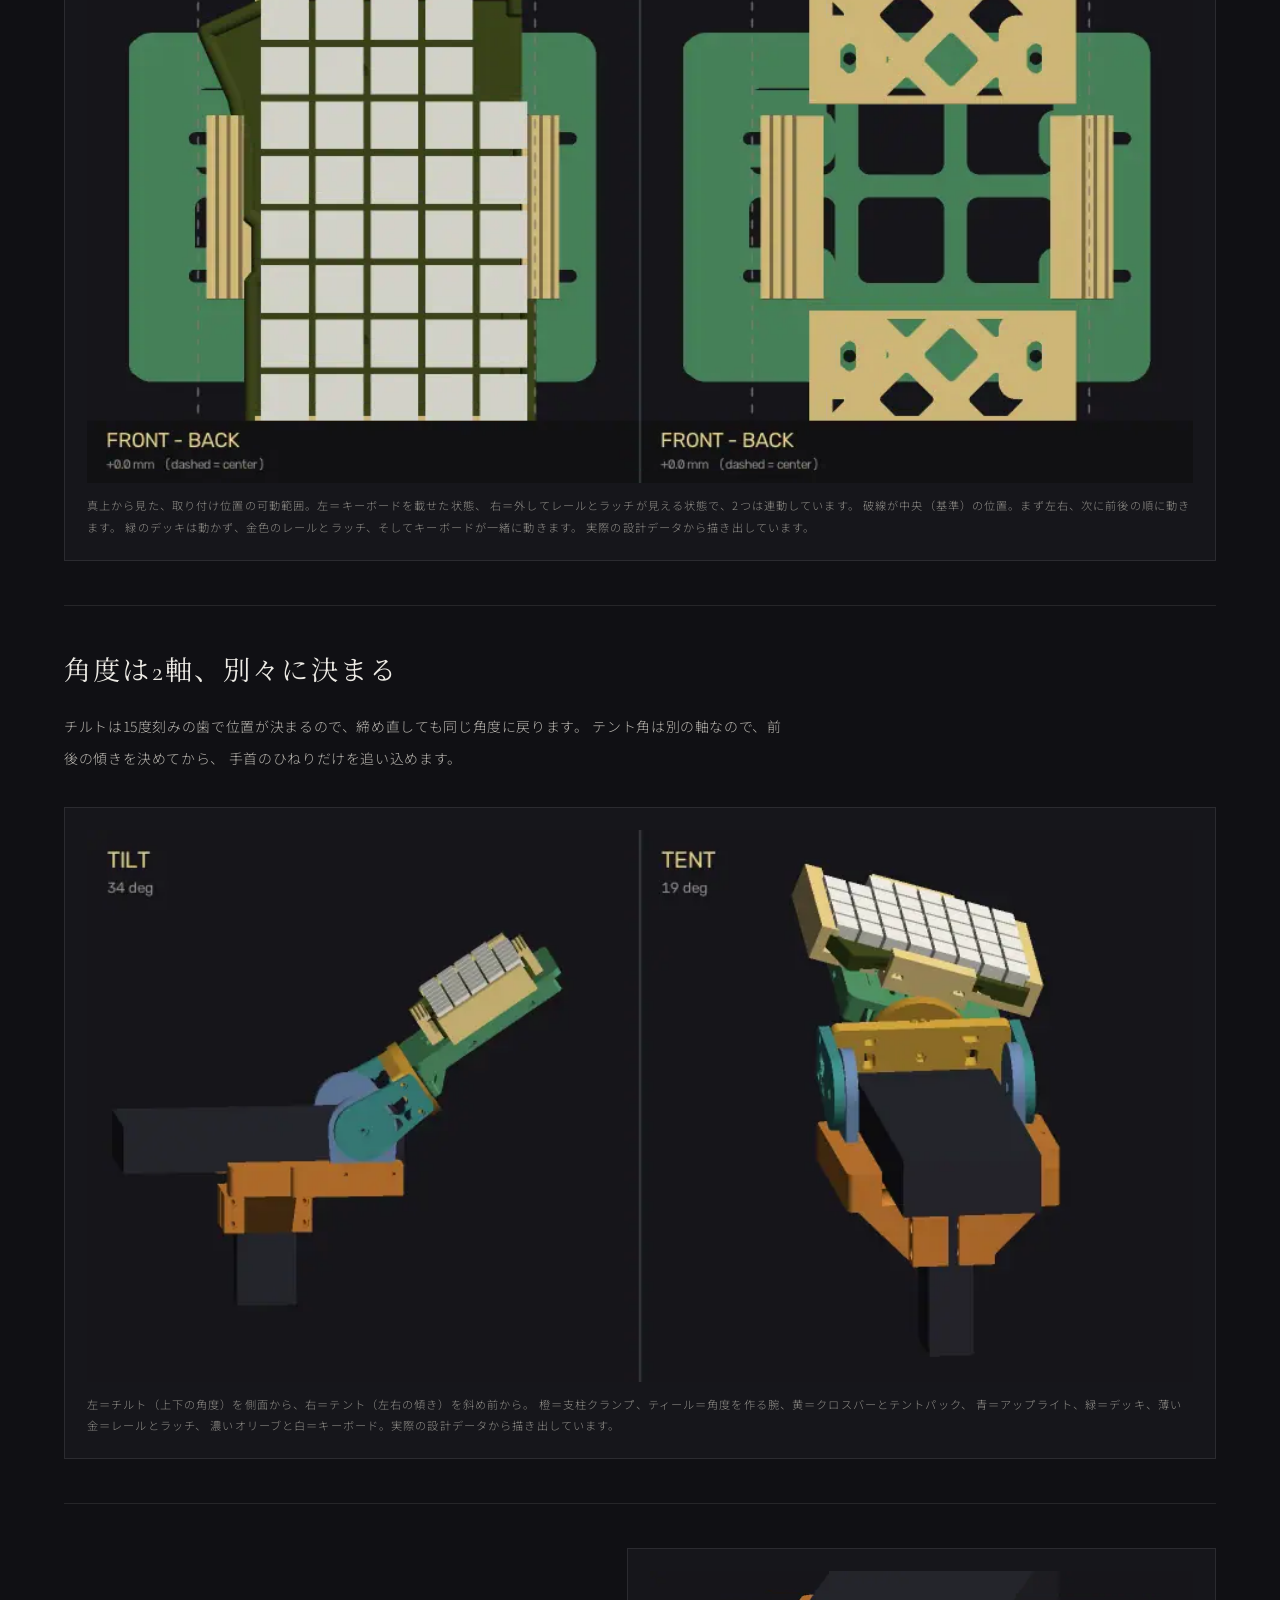
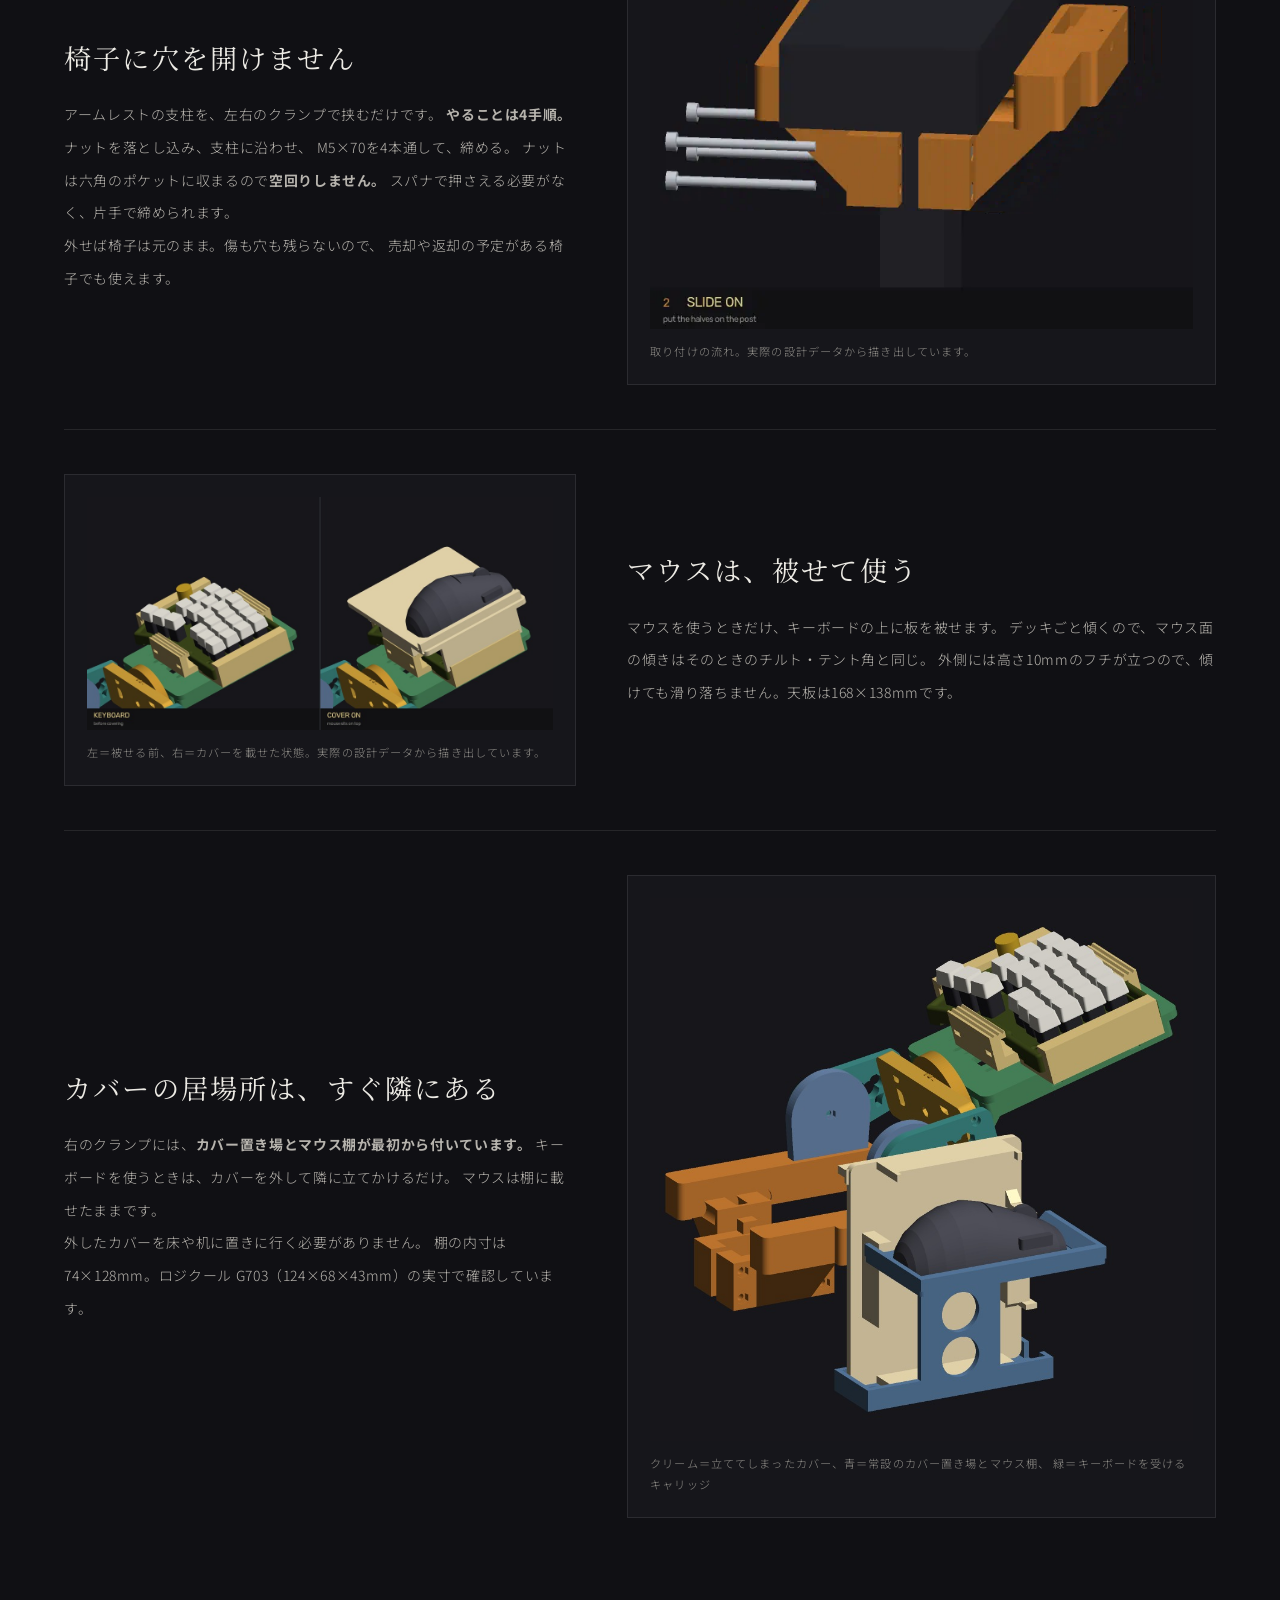
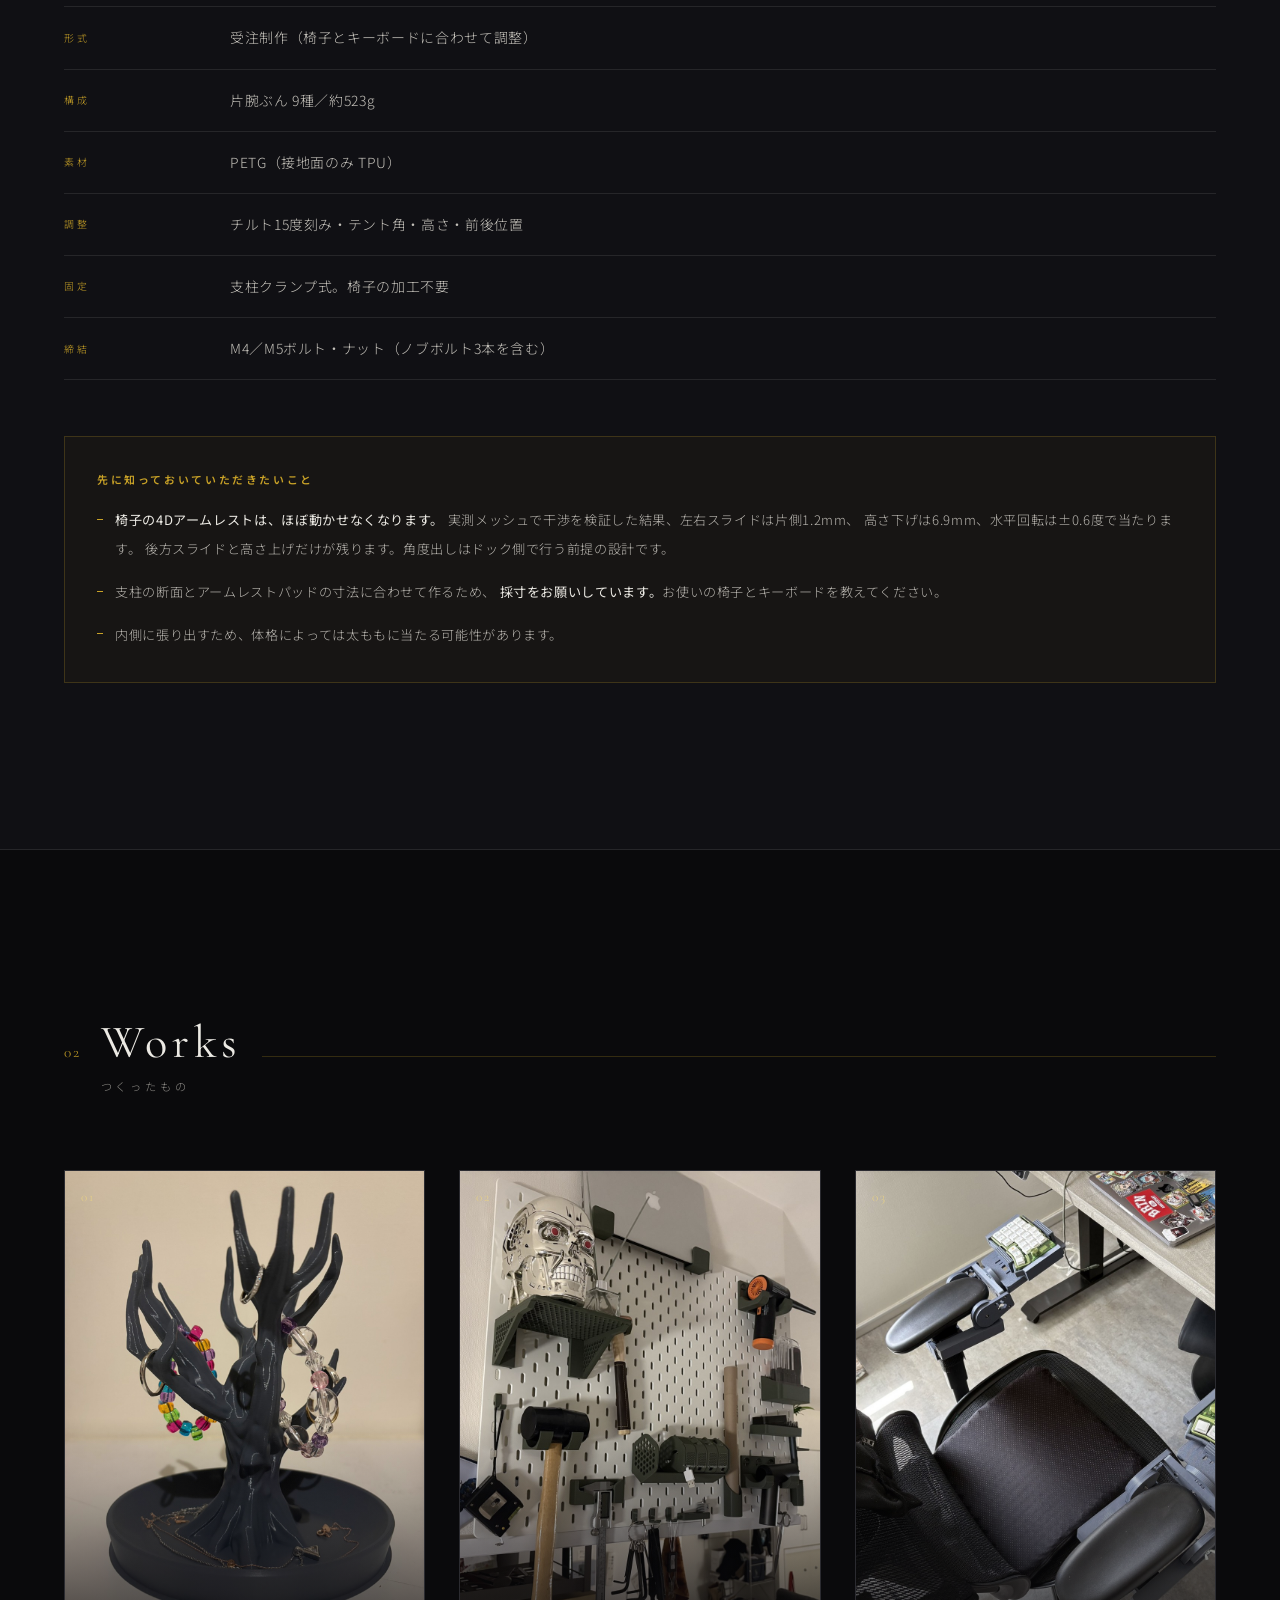
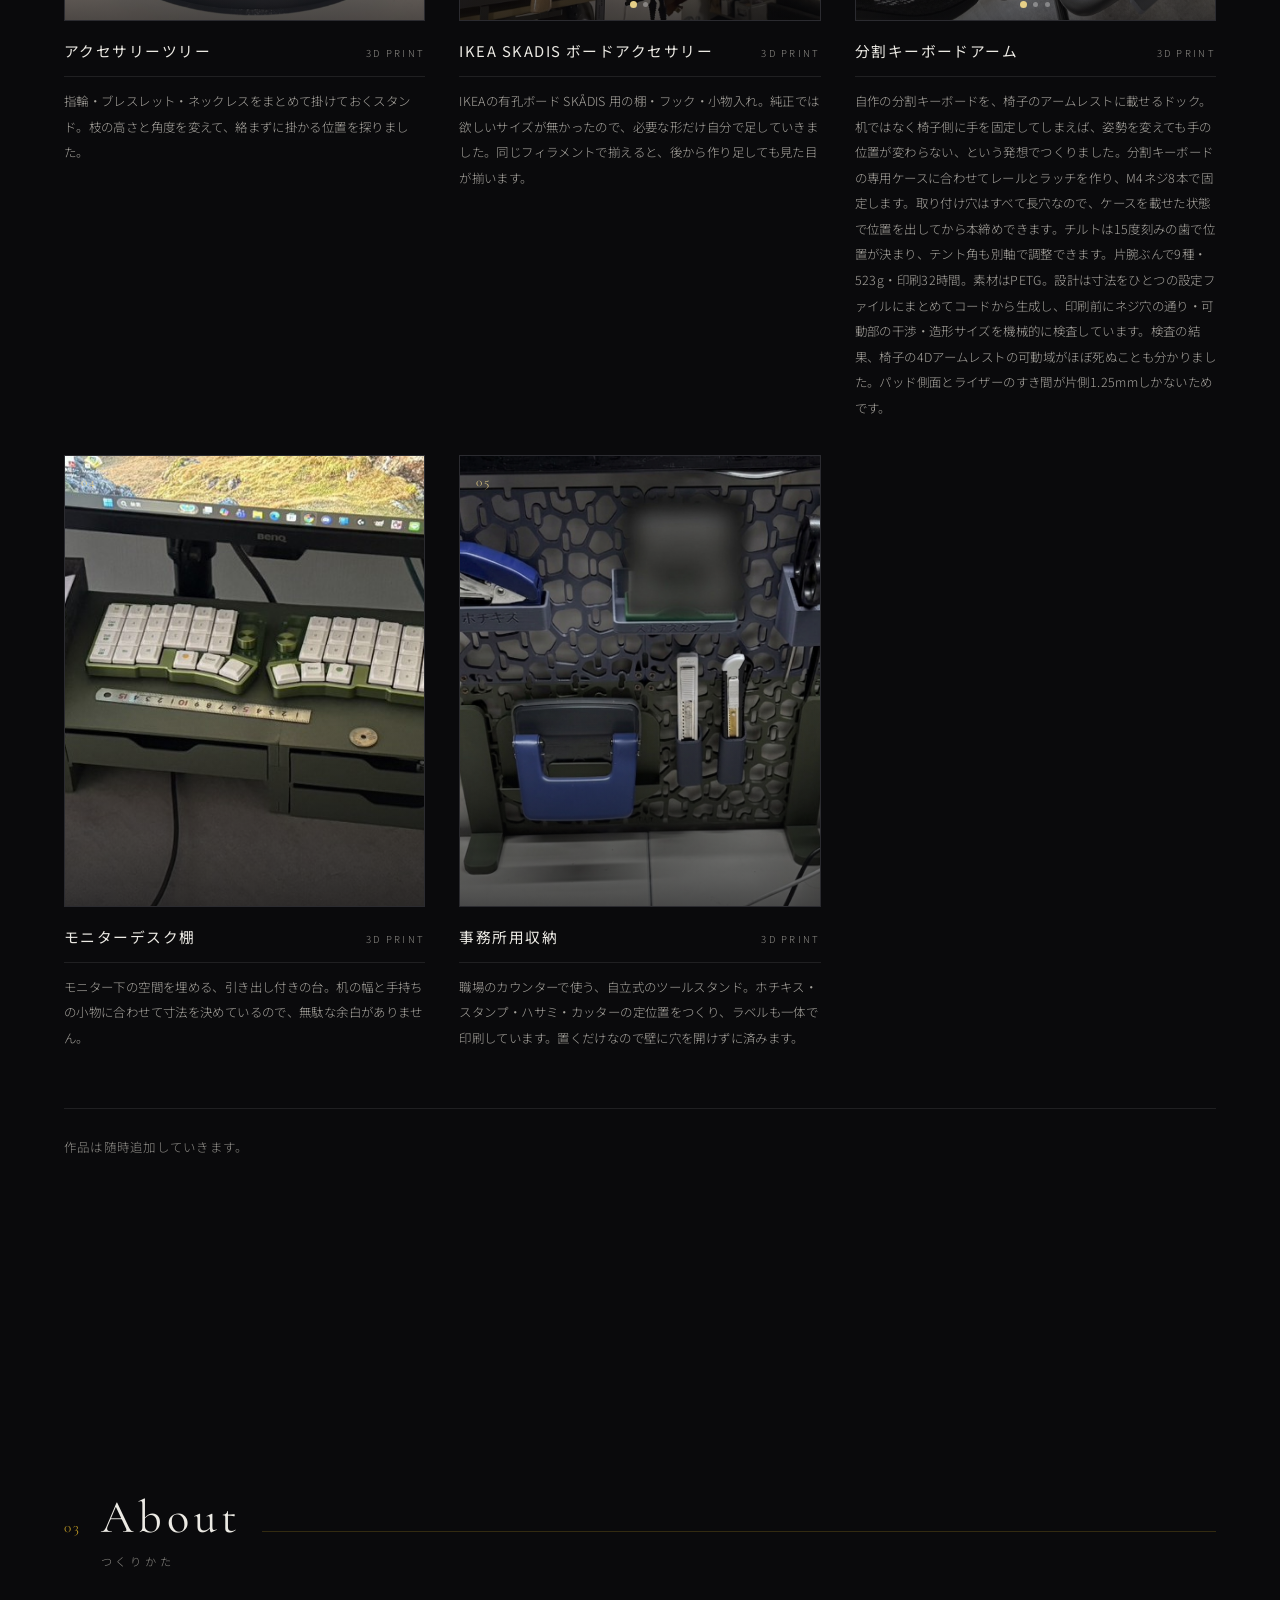
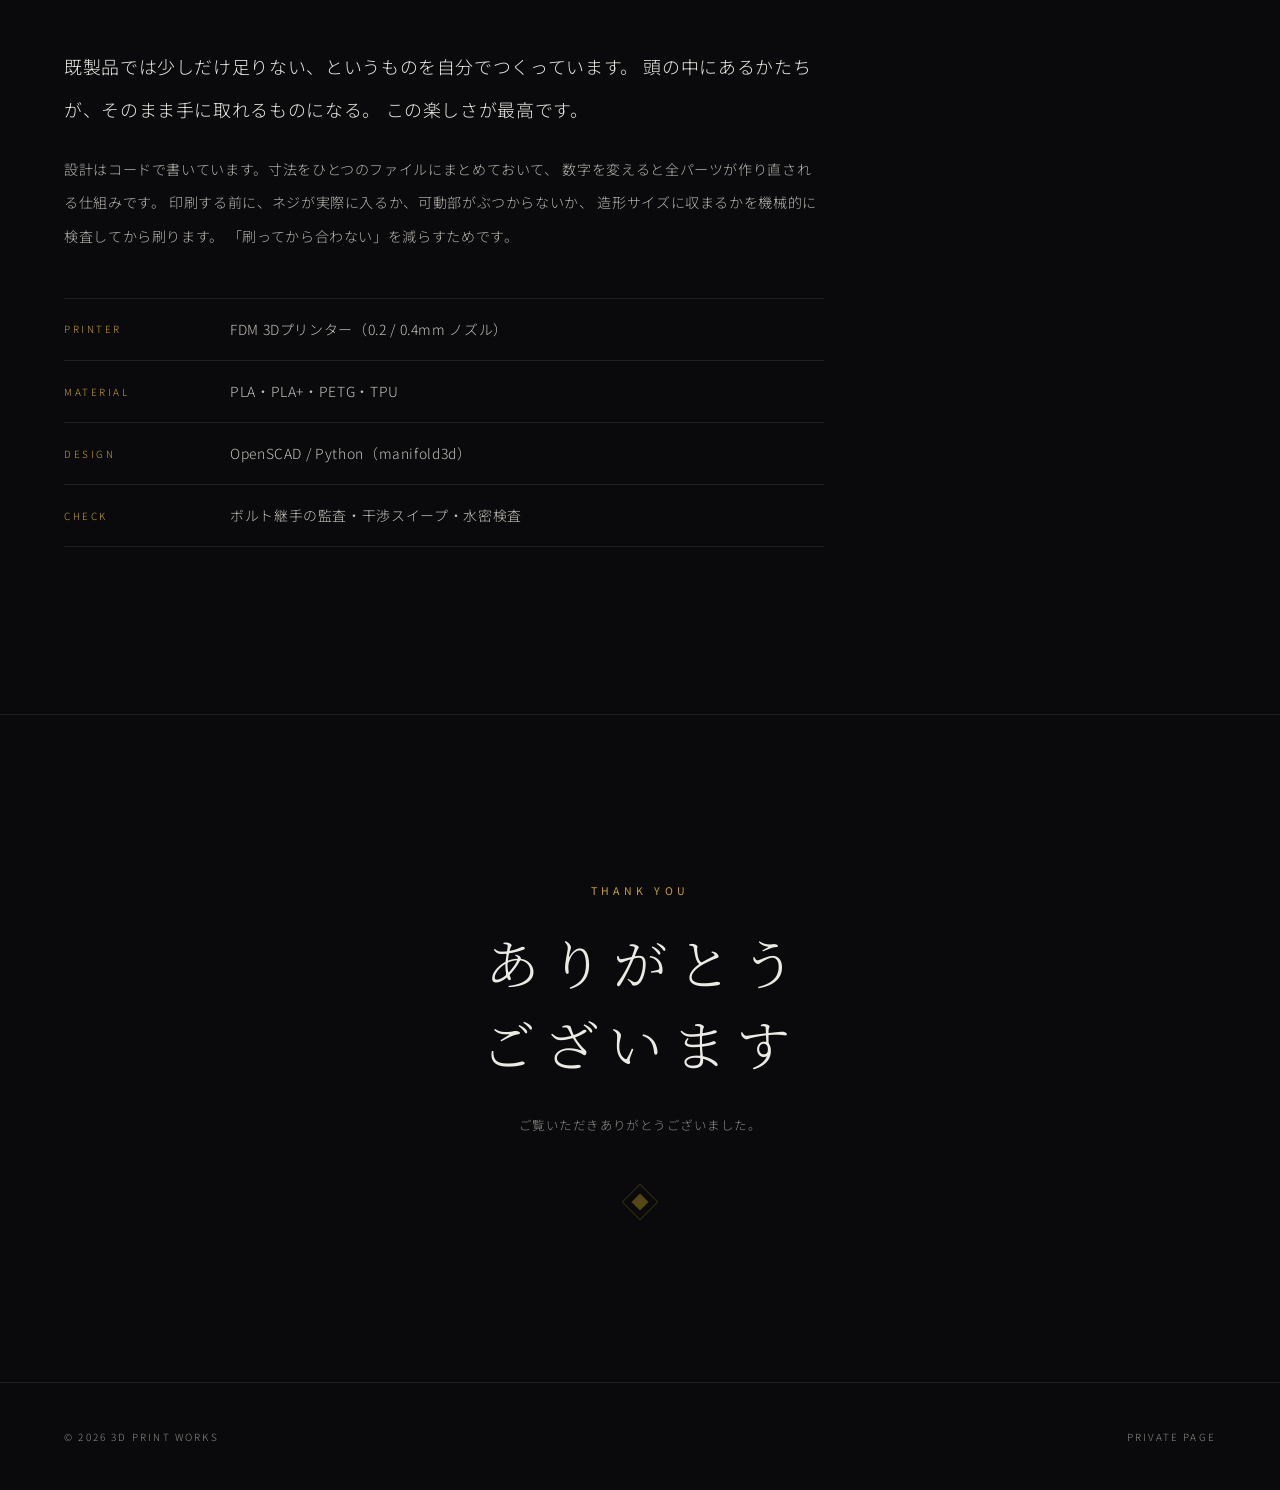
==== commit fbbc336a: "Add files via upload" ====
--- a/DY55SY6J/index.html
+++ b/DY55SY6J/index.html
@@ -177,12 +177,21 @@
       <div class="feat-txt">
         <h3>椅子に穴を開けません</h3>
         <p>
-          アームレストの支柱をクランプで挟むだけです。
-          テーパーで自己保持するので締め込みすぎる必要もありません。
-          外せば椅子は元のまま。売却や返却の予定がある椅子でも使えます。
-        </p>
-      </div>
-      <figure class="feat-fig"><img src="figures/fig-clamp.svg" alt="支柱クランプの図"></figure>
+          アームレストの支柱を、左右のクランプで挟むだけです。
+          <strong>やることは4手順。</strong>ナットを落とし込み、支柱に沿わせ、
+          M5×70を4本通して、締める。
+          ナットは六角のポケットに収まるので<strong>空回りしません。</strong>
+          スパナで押さえる必要がなく、片手で締められます。
+        </p>
+        <p>
+          外せば椅子は元のまま。傷も穴も残らないので、
+          売却や返却の予定がある椅子でも使えます。
+        </p>
+      </div>
+      <figure class="feat-fig">
+        <img src="figures/fig-clamp.webp" alt="支柱にクランプを挟み、ボルトを通して締めるまでの流れ" loading="lazy">
+        <figcaption>取り付けの流れ。実際の設計データから描き出しています。</figcaption>
+      </figure>
     </div>
 
     <div class="feat rise reverse">
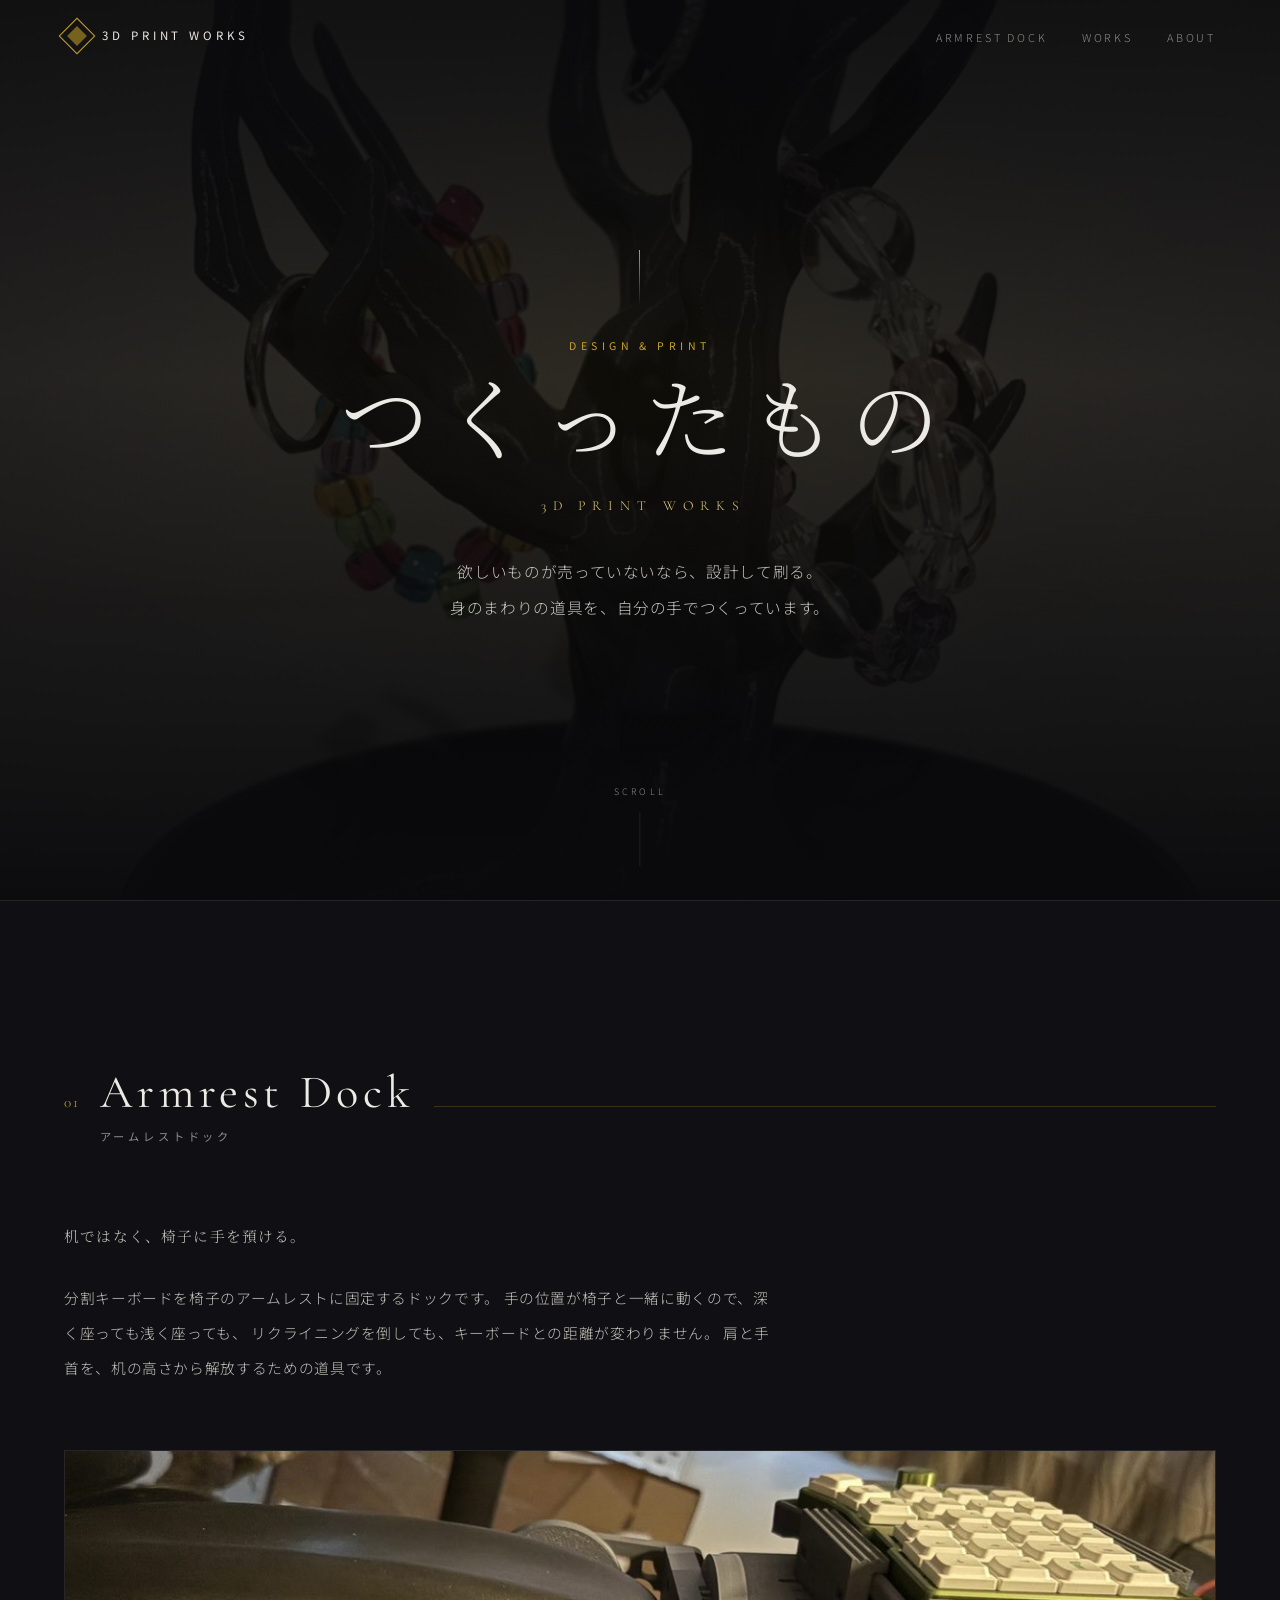
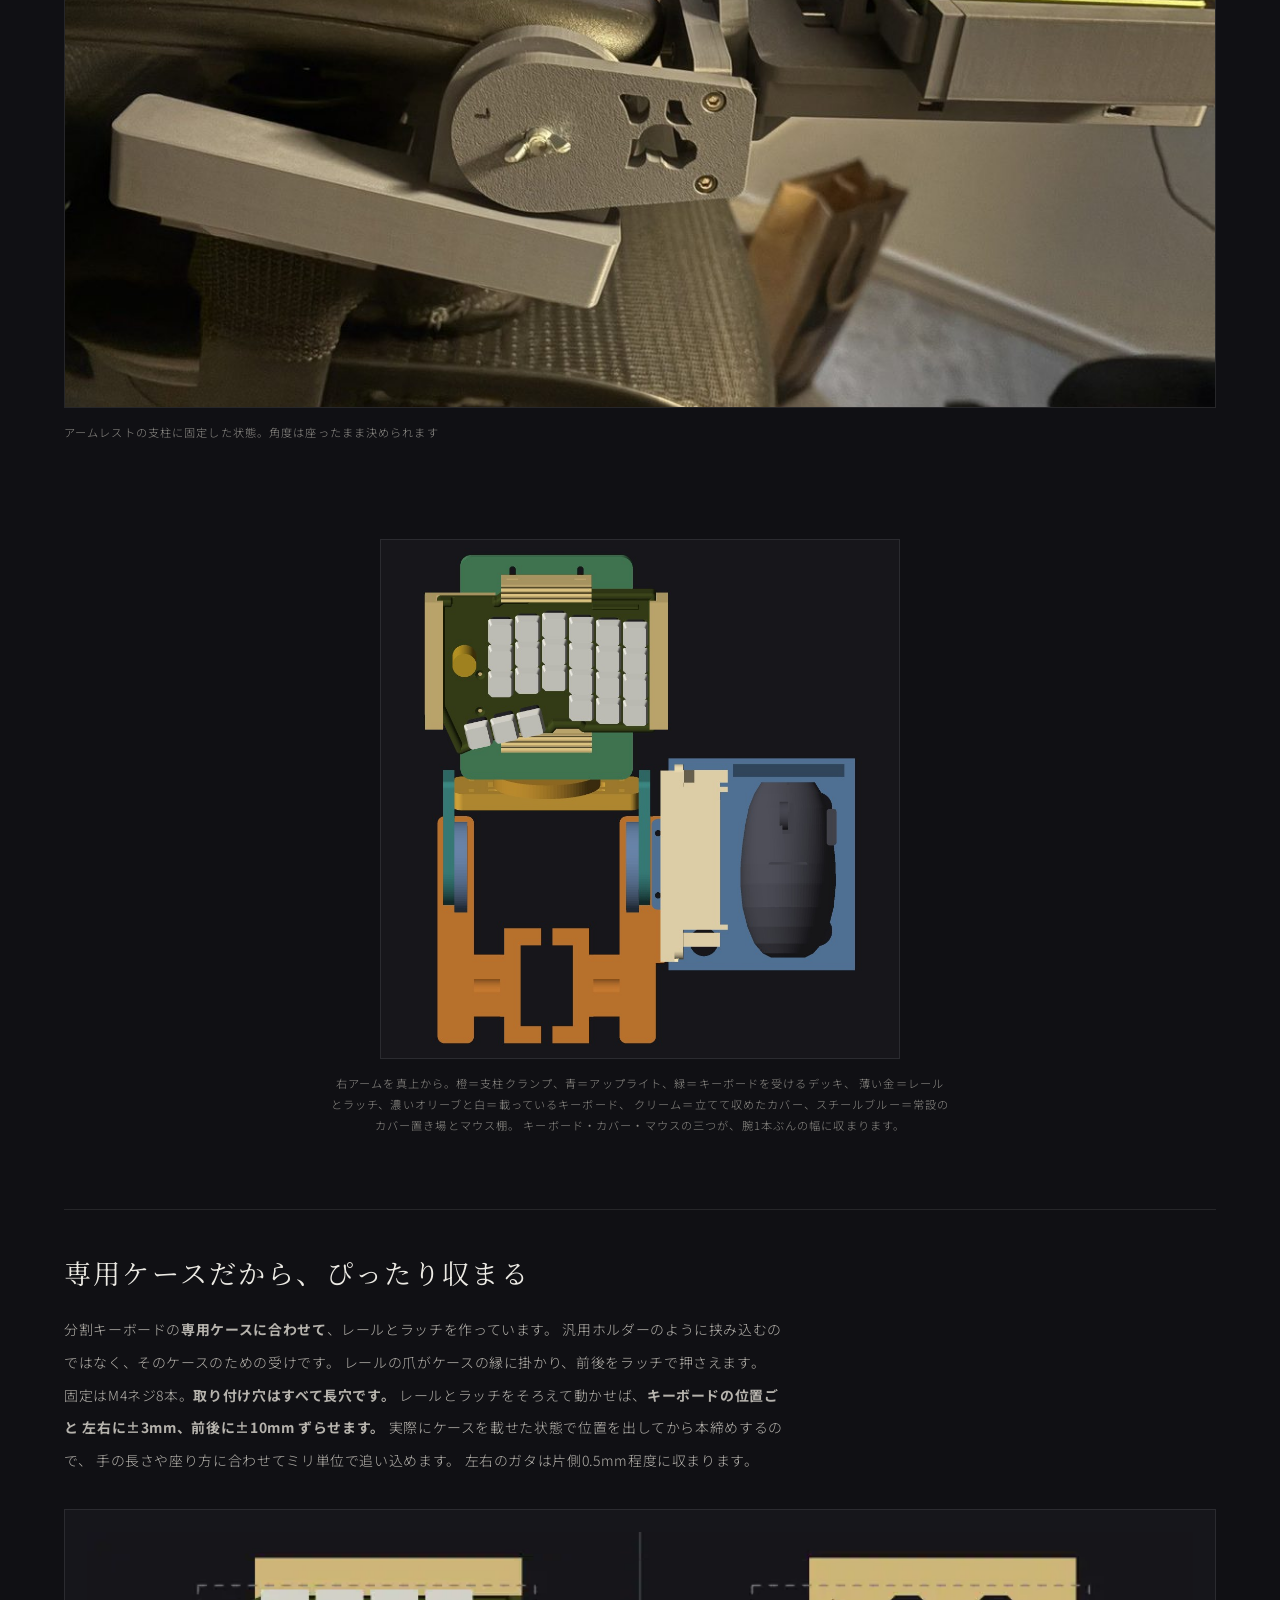
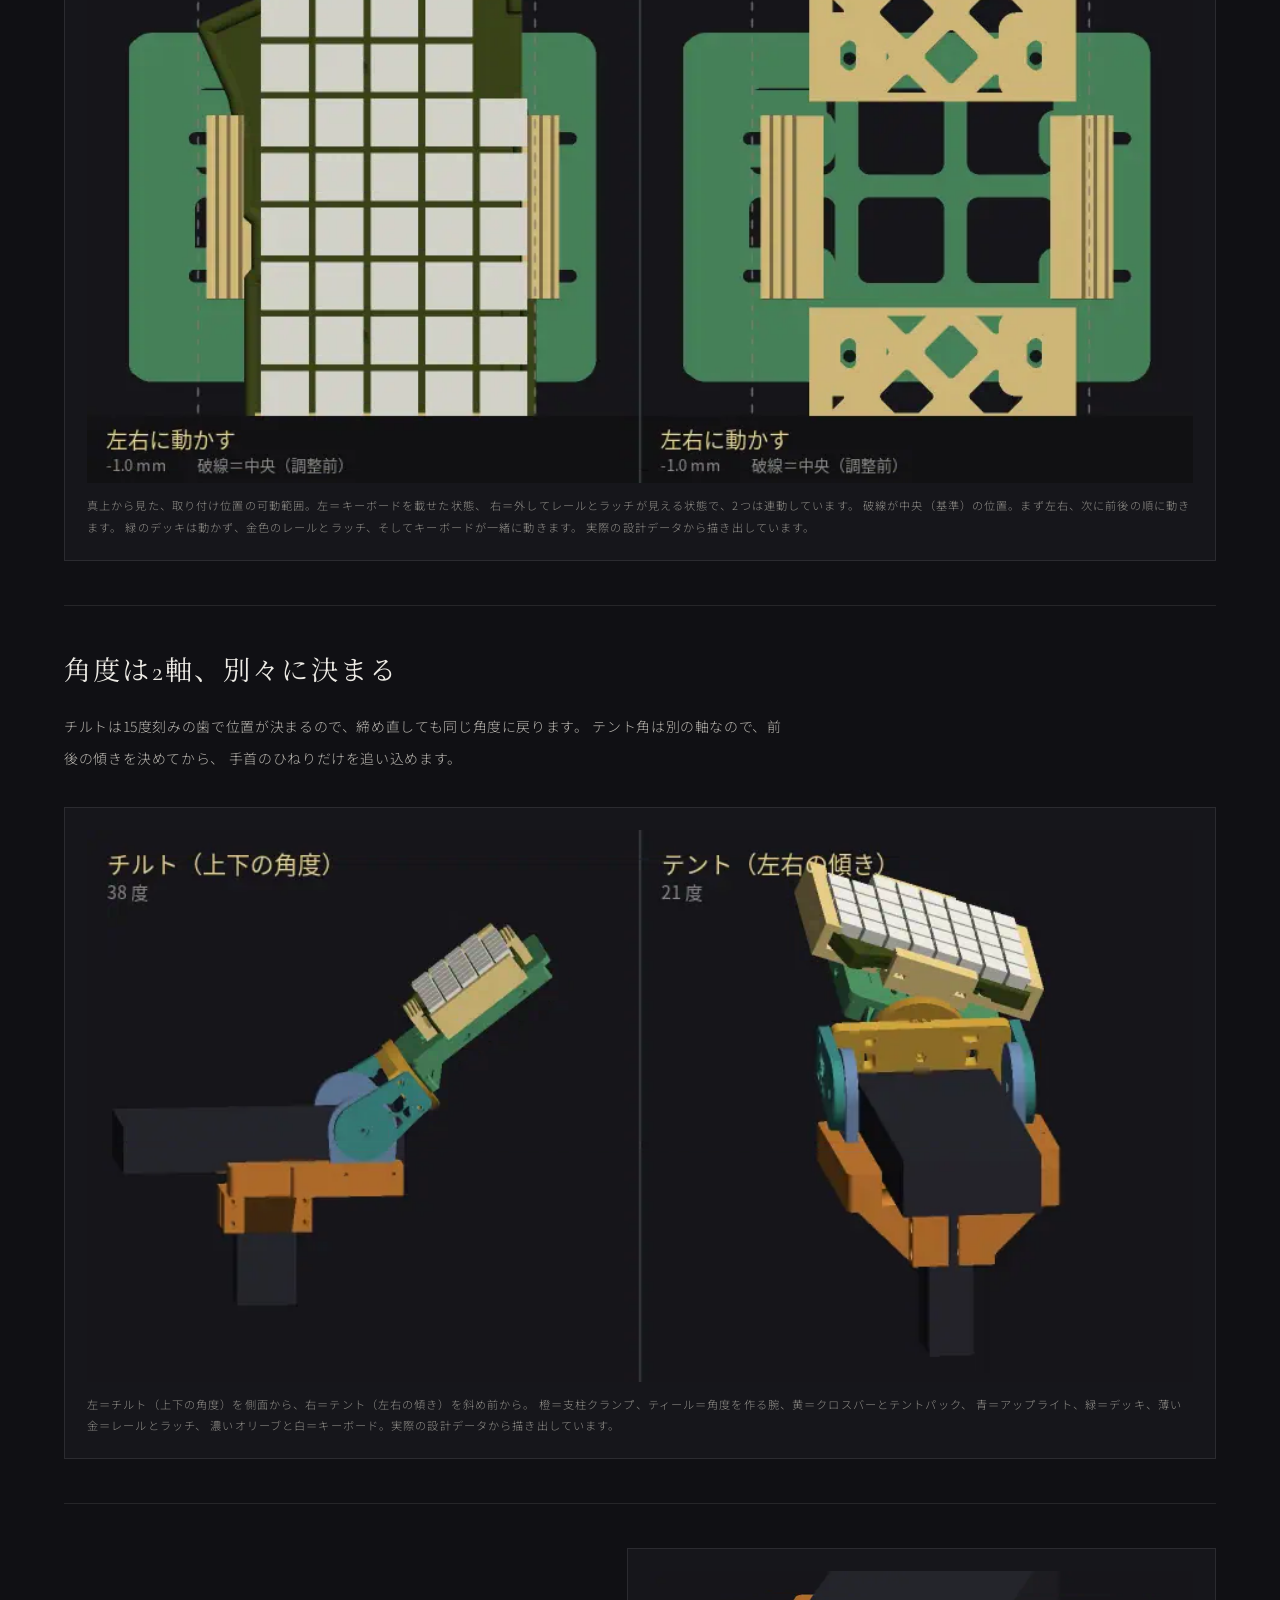
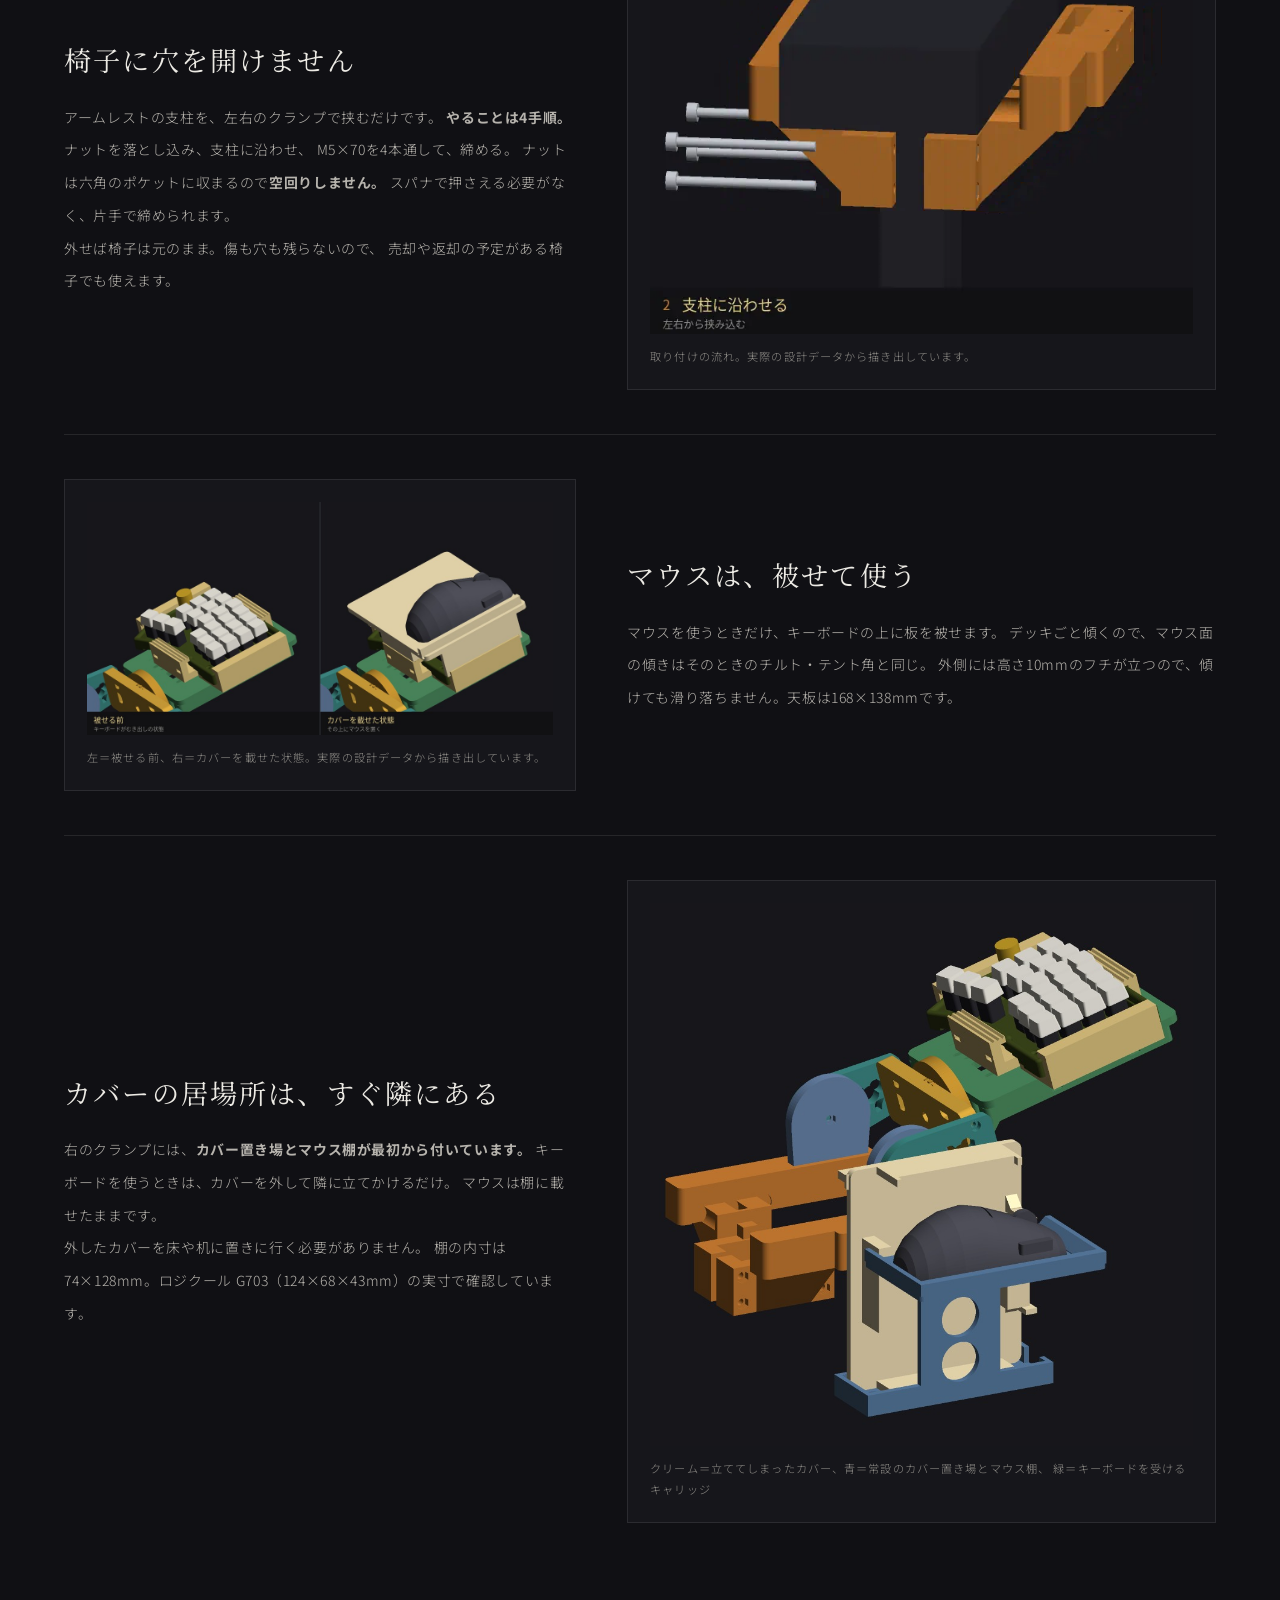
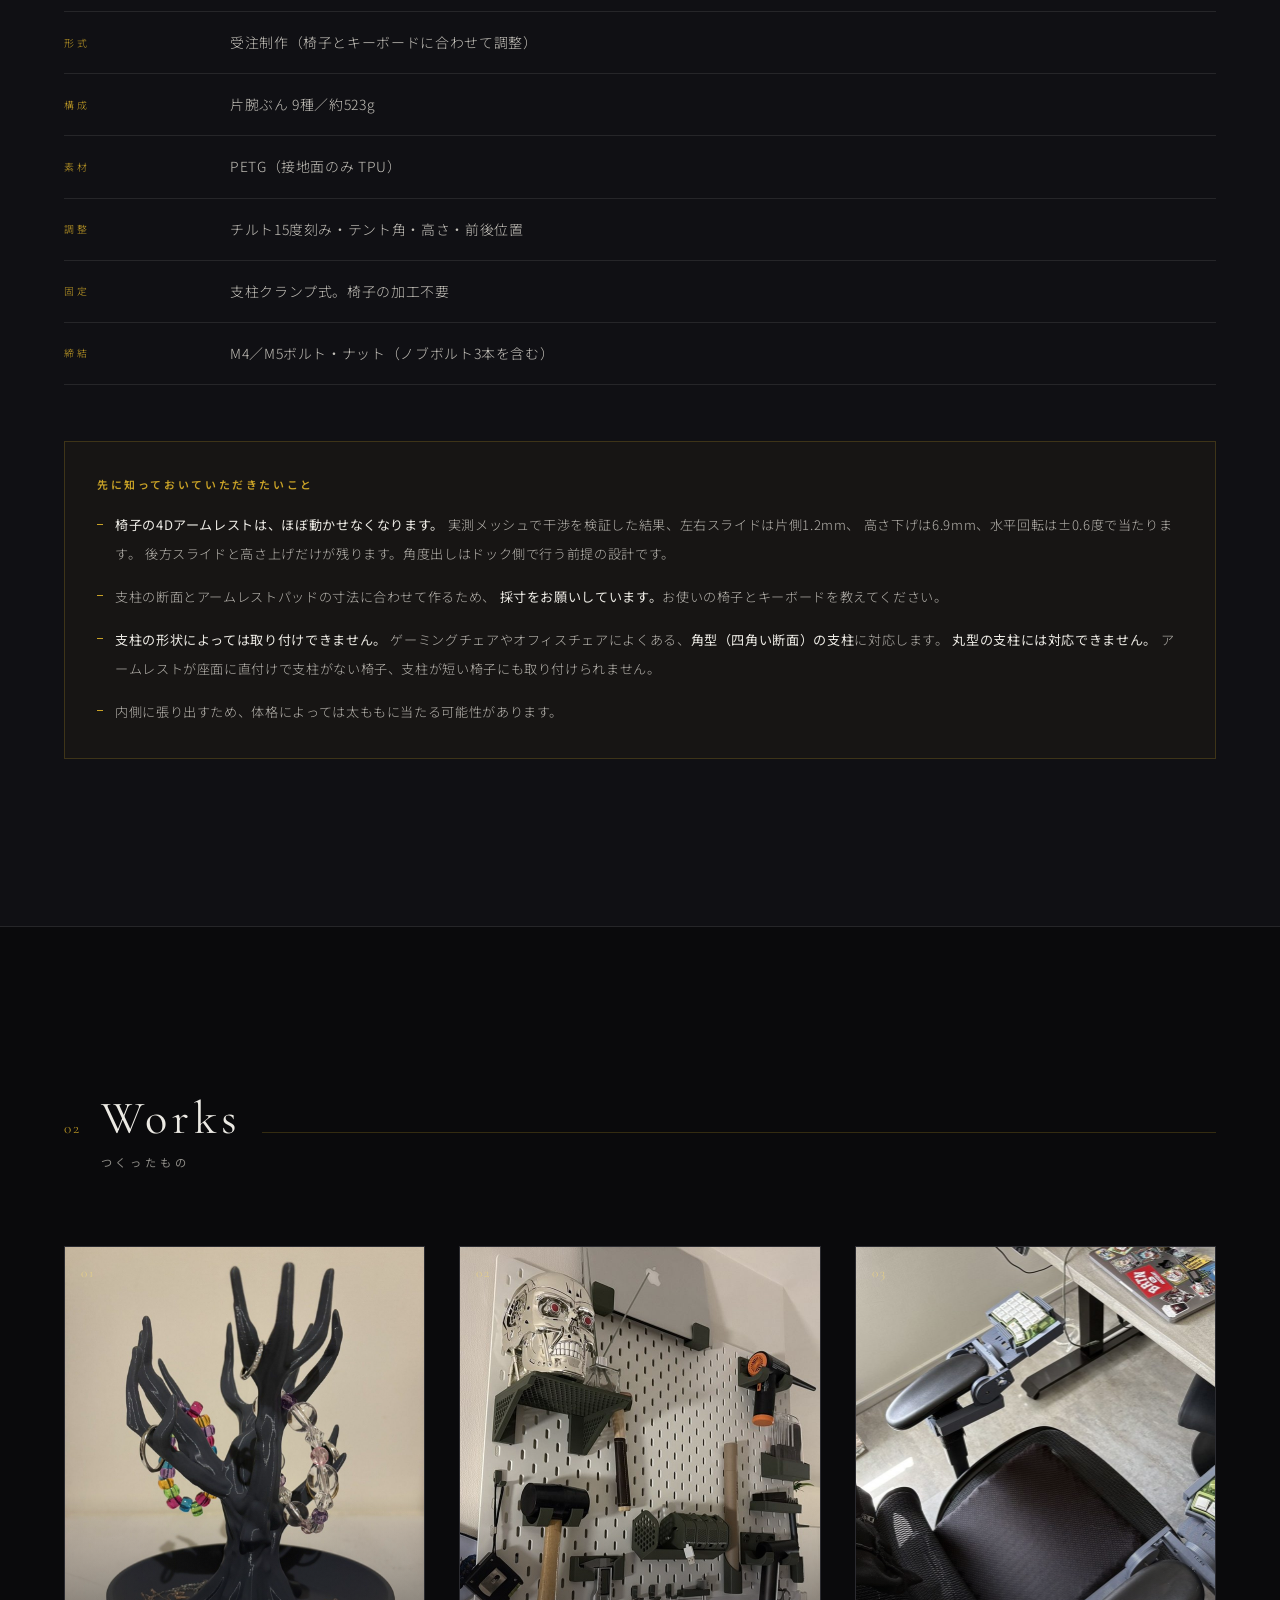
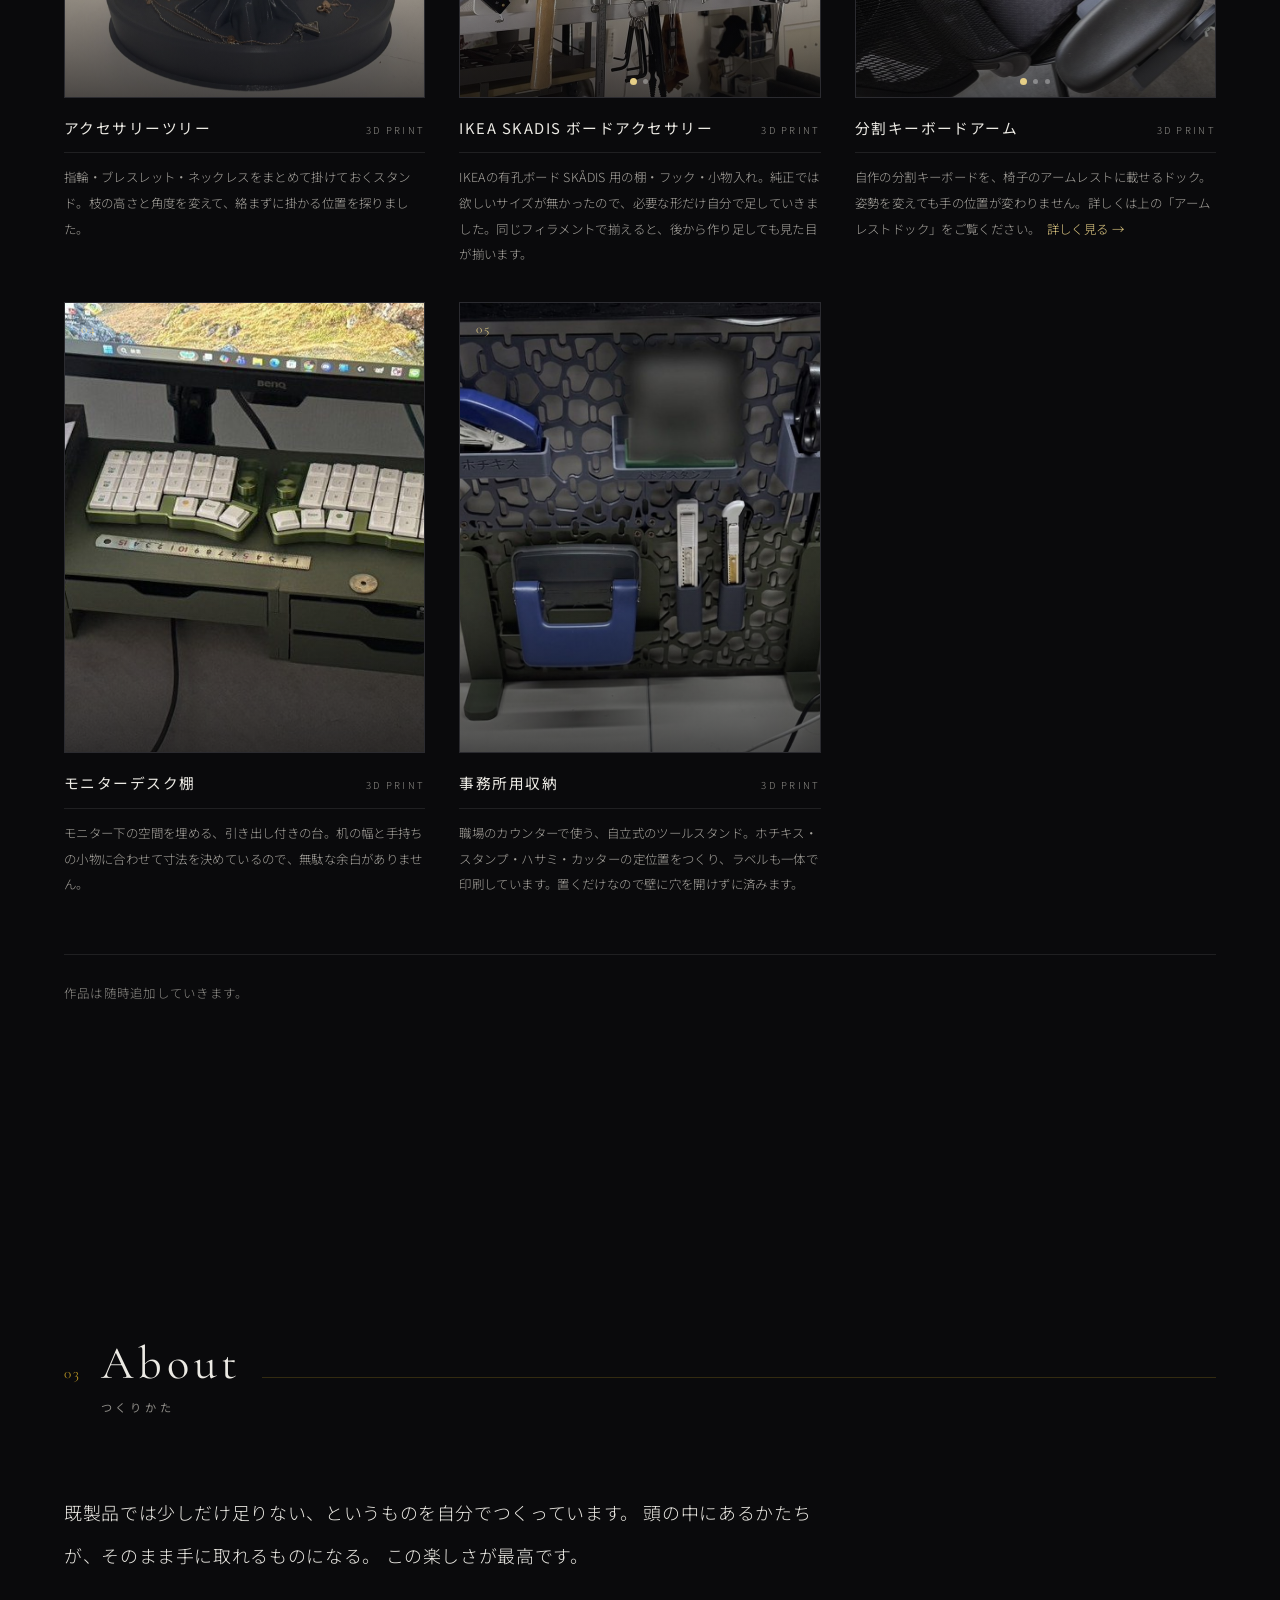
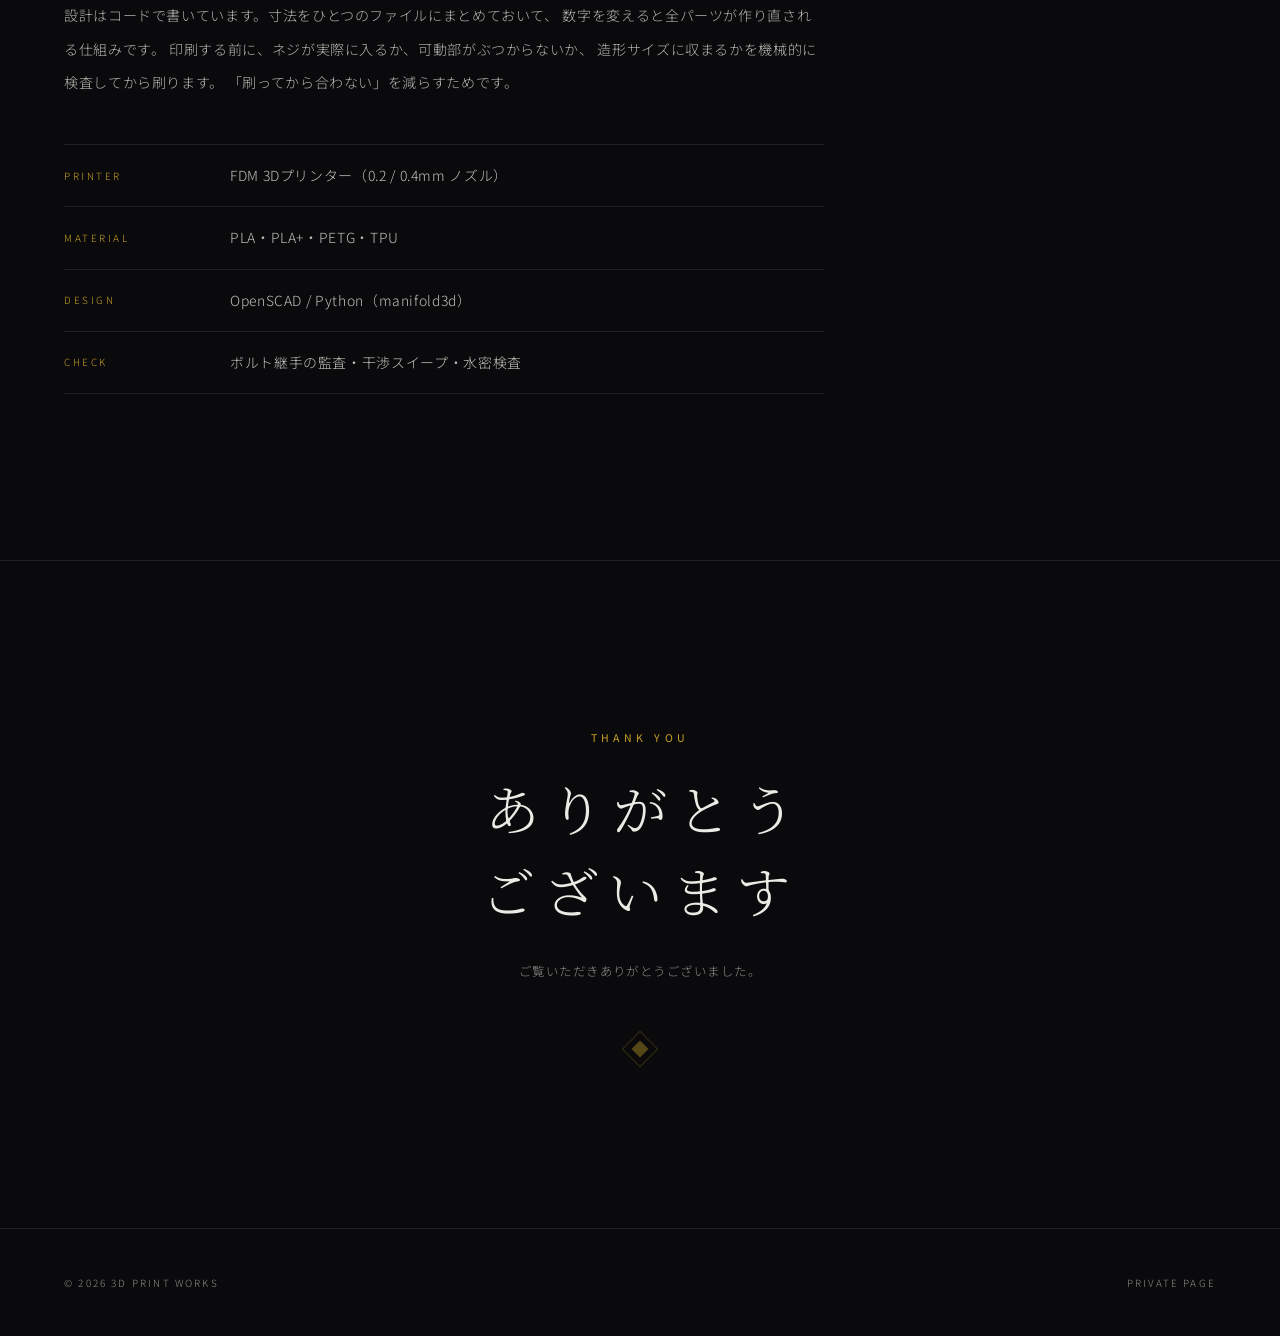
==== commit 31c14a83: "Add files via upload" ====
--- a/DY55SY6J/index.html
+++ b/DY55SY6J/index.html
@@ -88,10 +88,10 @@
   <div class="sec-inner">
     <div class="sec-head rise">
       <span class="sec-num">01</span>
-      <div class="sec-title">
-        <div class="en">Armrest Dock</div>
-        <div class="jp">アームレストドック</div>
-      </div>
+      <h2 class="sec-title">
+        <span class="en">Armrest Dock</span>
+        <span class="jp">アームレストドック</span>
+      </h2>
       <span class="rule"></span>
     </div>
 
@@ -163,7 +163,7 @@
         </p>
       </div>
       <figure class="feat-fig">
-        <img src="figures/fig-motion.webp" alt="チルトとテントの角度が変わる様子">
+        <img src="figures/fig-motion.webp" alt="チルトとテントの角度が変わる様子" loading="lazy">
         <figcaption>
           左＝チルト（上下の角度）を側面から、右＝テント（左右の傾き）を斜め前から。
           橙＝支柱クランプ、ティール＝角度を作る腕、黄＝クロスバーとテントパック、
@@ -255,6 +255,12 @@
           支柱の断面とアームレストパッドの寸法に合わせて作るため、
           <strong>採寸をお願いしています。</strong>お使いの椅子とキーボードを教えてください。
         </li>
+        <li>
+          <strong>支柱の形状によっては取り付けできません。</strong>
+          ゲーミングチェアやオフィスチェアによくある、<strong>角型（四角い断面）の支柱</strong>に対応します。
+          <strong>丸型の支柱には対応できません。</strong>
+          アームレストが座面に直付けで支柱がない椅子、支柱が短い椅子にも取り付けられません。
+        </li>
         <li>内側に張り出すため、体格によっては太ももに当たる可能性があります。</li>
       </ul>
     </div>
@@ -276,10 +282,10 @@
   <div class="sec-inner">
     <div class="sec-head rise">
       <span class="sec-num">02</span>
-      <div class="sec-title">
-        <div class="en">Works</div>
-        <div class="jp">つくったもの</div>
-      </div>
+      <h2 class="sec-title">
+        <span class="en">Works</span>
+        <span class="jp">つくったもの</span>
+      </h2>
       <span class="rule"></span>
     </div>
 
@@ -296,10 +302,10 @@
   <div class="sec-inner">
     <div class="sec-head rise">
       <span class="sec-num">03</span>
-      <div class="sec-title">
-        <div class="en">About</div>
-        <div class="jp">つくりかた</div>
-      </div>
+      <h2 class="sec-title">
+        <span class="en">About</span>
+        <span class="jp">つくりかた</span>
+      </h2>
       <span class="rule"></span>
     </div>
 
@@ -334,7 +340,7 @@
 <section class="sec" id="closing">
   <div class="sec-inner">
     <div class="eyebrow">Thank you</div>
-    <div class="big">ありがとう<br>ございます</div>
+    <h2 class="big">ありがとう<br>ございます</h2>
     <p>ご覧いただきありがとうございました。</p>
     <div class="closing-mark"></div>
   </div>
--- a/DY55SY6J/style.css
+++ b/DY55SY6J/style.css
@@ -55,7 +55,8 @@
   font-family:var(--serif); font-size:.95rem; color:var(--gold);
   letter-spacing:.12em; flex:none;
 }
-.sec-title{flex:none}
+.sec-title{flex:none; font-weight:400; font-size:inherit; margin:0}
+.sec-title .en, .sec-title .jp{display:block}
 .sec-title .en{
   font-family:var(--serif); font-size:clamp(1.9rem,5vw,2.9rem);
   font-weight:400; letter-spacing:.1em; line-height:1.1;
@@ -349,6 +350,11 @@
   margin-top:12px; font-size:.78rem; line-height:2.05;
   color:#a7a49e; letter-spacing:.03em;
 }
+/* 詳細セクションがある作品は、飛べることが分かるようにする */
+.card.has-detail{cursor:pointer}
+.card.has-detail .desc::after{
+  content:"　詳しく見る →"; color:var(--gold-lt); white-space:nowrap;
+}
 
 .works-note{
   margin-top:clamp(34px,5vw,56px); padding-top:26px;
